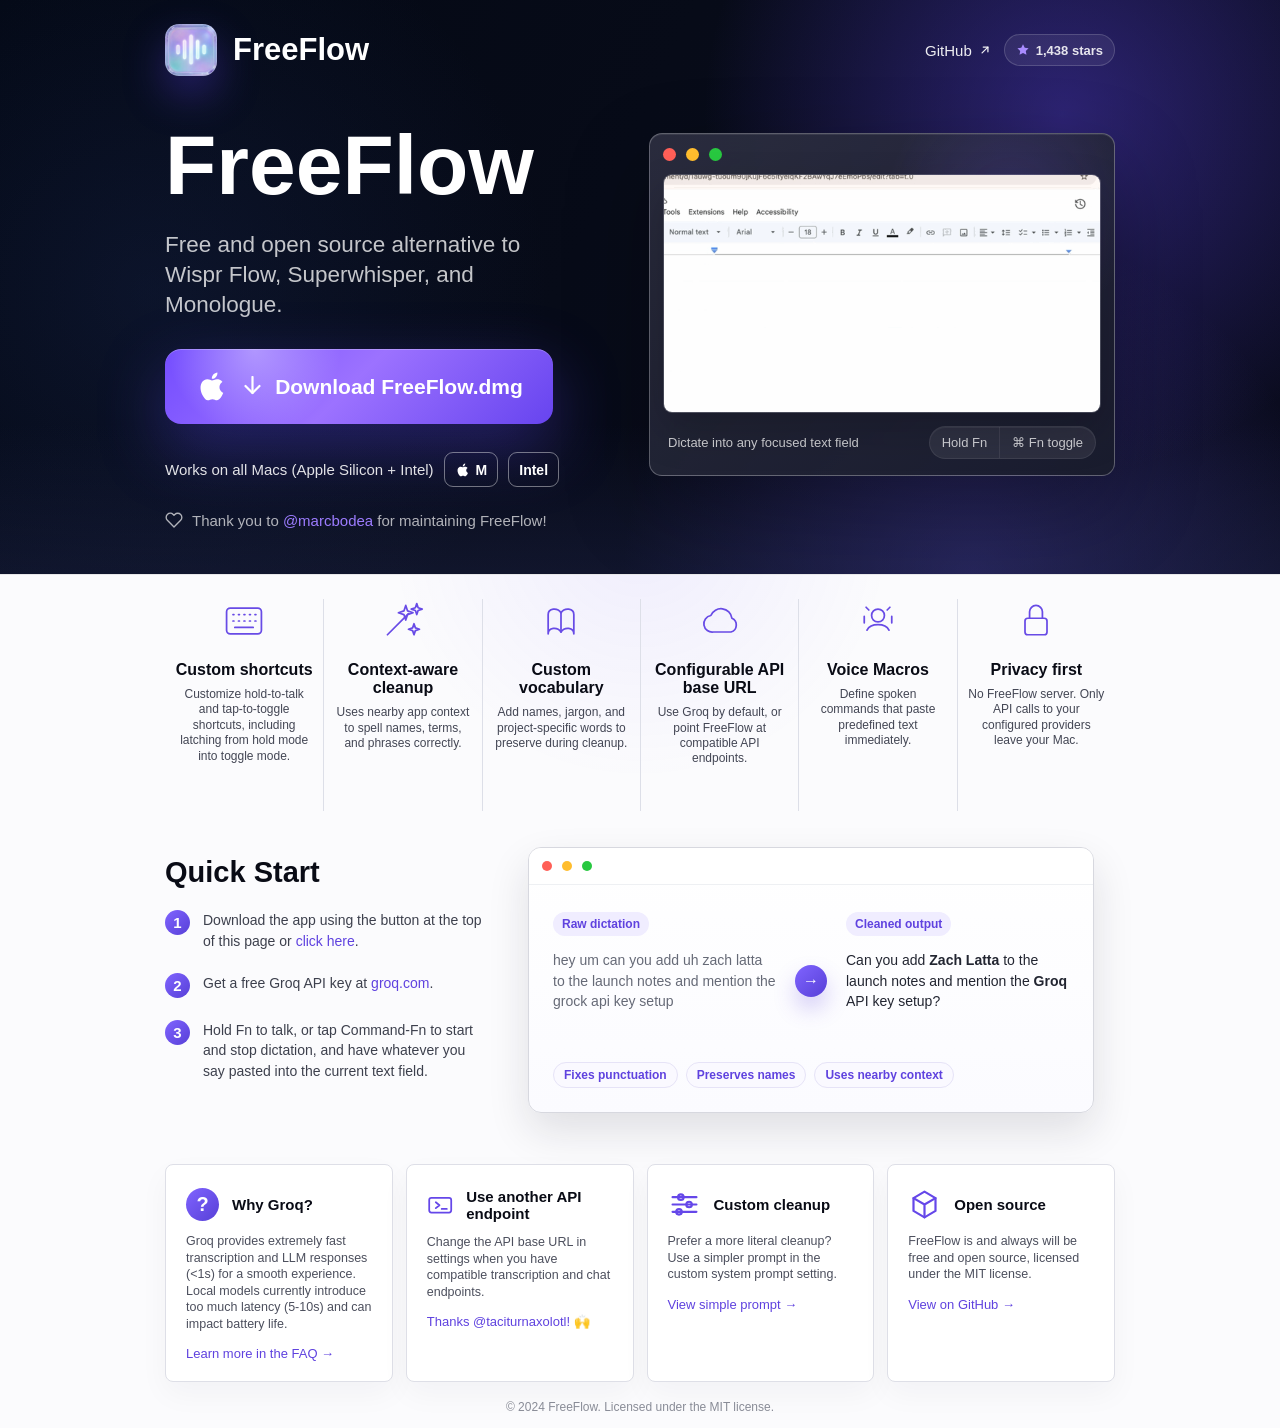
==== website/index.html @ 6671a15b "Baseline Open Speech ASR App Store submission" ====
<!doctype html>
<html lang="en">
  <head>
    <meta charset="utf-8">
    <meta name="viewport" content="width=device-width, initial-scale=1">
    <title>FreeFlow - Free Open Source Mac Dictation</title>
    <meta name="description" content="FreeFlow is a free, open source Mac dictation app with hold-to-talk shortcuts, context-aware cleanup, custom vocabulary, voice macros, and privacy-first API calls.">
    <meta name="robots" content="index,follow,max-image-preview:large">
    <meta name="author" content="FreeFlow">
    <meta name="application-name" content="FreeFlow">
    <meta name="apple-mobile-web-app-title" content="FreeFlow">
    <meta name="theme-color" content="#0b0c20">
    <meta name="color-scheme" content="dark light">
    <meta name="keywords" content="FreeFlow, Mac dictation app, open source dictation, speech to text Mac, Groq transcription, Wispr Flow alternative, Superwhisper alternative, Monologue alternative">
    <meta name="ai-summary" content="FreeFlow is a free open source macOS dictation app. It uses Groq by default, supports customizable hold-to-talk and tap-to-toggle shortcuts, context-aware cleanup, custom vocabulary, voice macros, configurable API base URL, and has no FreeFlow server.">
    <link rel="canonical" href="https://freeflow.zachlatta.com/">
    <link rel="icon" href="assets/app-icon.png" type="image/png">
    <link rel="apple-touch-icon" href="assets/app-icon.png">
    <link rel="preload" href="assets/demo.gif" as="image">
    <link rel="license" href="https://github.com/zachlatta/freeflow/blob/main/LICENSE">
    <link rel="help" href="https://github.com/zachlatta/freeflow#readme">
    <link rel="alternate" type="text/plain" href="llms.txt" title="FreeFlow information for AI agents">
    <meta property="og:type" content="website">
    <meta property="og:site_name" content="FreeFlow">
    <meta property="og:title" content="FreeFlow - Free Open Source Mac Dictation">
    <meta property="og:description" content="A free and open source Mac alternative to Wispr Flow, Superwhisper, and Monologue. Dictate into any text field with context-aware cleanup and privacy-first API calls.">
    <meta property="og:image" content="https://freeflow.zachlatta.com/assets/app-icon.png">
    <meta property="og:image:alt" content="FreeFlow app icon">
    <meta property="og:url" content="https://freeflow.zachlatta.com/">
    <meta name="twitter:card" content="summary">
    <meta name="twitter:title" content="FreeFlow - Free Open Source Mac Dictation">
    <meta name="twitter:description" content="Free open source Mac dictation with hold-to-talk, context-aware cleanup, custom vocabulary, and no FreeFlow server.">
    <meta name="twitter:image" content="https://freeflow.zachlatta.com/assets/app-icon.png">
    <script type="application/ld+json">
      {
        "@context": "https://schema.org",
        "@graph": [
          {
            "@type": "WebSite",
            "@id": "https://freeflow.zachlatta.com/#website",
            "name": "FreeFlow",
            "url": "https://freeflow.zachlatta.com/",
            "description": "Free and open source macOS dictation app.",
            "inLanguage": "en"
          },
          {
            "@type": "WebPage",
            "@id": "https://freeflow.zachlatta.com/#webpage",
            "url": "https://freeflow.zachlatta.com/",
            "name": "FreeFlow - Free Open Source Mac Dictation",
            "description": "FreeFlow is a free, open source Mac dictation app with hold-to-talk shortcuts, context-aware cleanup, custom vocabulary, voice macros, and privacy-first API calls.",
            "isPartOf": {
              "@id": "https://freeflow.zachlatta.com/#website"
            },
            "about": {
              "@id": "https://freeflow.zachlatta.com/#software"
            },
            "inLanguage": "en"
          },
          {
            "@type": "SoftwareApplication",
            "@id": "https://freeflow.zachlatta.com/#software",
            "name": "FreeFlow",
            "url": "https://freeflow.zachlatta.com/",
            "alternateName": "FreeFlow Dictation",
            "description": "FreeFlow is a free and open source macOS dictation app with customizable shortcuts, context-aware cleanup, custom vocabulary, voice macros, and privacy-first API calls.",
            "applicationCategory": "ProductivityApplication",
            "operatingSystem": "macOS",
            "softwareRequirements": "macOS on Apple Silicon or Intel Macs",
            "isAccessibleForFree": true,
            "downloadUrl": "https://github.com/zachlatta/freeflow/releases/latest/download/FreeFlow.dmg",
            "installUrl": "https://github.com/zachlatta/freeflow/releases/latest/download/FreeFlow.dmg",
            "codeRepository": "https://github.com/zachlatta/freeflow",
            "license": "https://github.com/zachlatta/freeflow/blob/main/LICENSE",
            "image": "https://freeflow.zachlatta.com/assets/app-icon.png",
            "offers": {
              "@type": "Offer",
              "price": "0",
              "priceCurrency": "USD"
            },
            "featureList": [
              "Hold-to-talk and tap-to-toggle dictation shortcuts",
              "Context-aware transcript cleanup",
              "Custom vocabulary",
              "Voice macros",
              "Configurable API base URL",
              "No FreeFlow server"
            ],
            "sameAs": [
              "https://github.com/zachlatta/freeflow"
            ]
          },
          {
            "@type": "HowTo",
            "@id": "https://freeflow.zachlatta.com/#quick-start",
            "name": "How to start using FreeFlow",
            "step": [
              {
                "@type": "HowToStep",
                "name": "Download FreeFlow",
                "text": "Download the FreeFlow DMG for Mac.",
                "url": "https://github.com/zachlatta/freeflow/releases/latest/download/FreeFlow.dmg"
              },
              {
                "@type": "HowToStep",
                "name": "Get a Groq API key",
                "text": "Get a free Groq API key at groq.com."
              },
              {
                "@type": "HowToStep",
                "name": "Dictate into a text field",
                "text": "Hold Fn to talk, or tap Command-Fn to start and stop dictation. FreeFlow pastes the cleaned text into the current text field."
              }
            ]
          },
          {
            "@type": "FAQPage",
            "@id": "https://freeflow.zachlatta.com/#faq",
            "mainEntity": [
              {
                "@type": "Question",
                "name": "Why does FreeFlow use Groq?",
                "acceptedAnswer": {
                  "@type": "Answer",
                  "text": "Groq provides fast transcription and LLM responses for a smooth dictation experience. Local models currently introduce too much latency and can affect battery life."
                }
              },
              {
                "@type": "Question",
                "name": "Does FreeFlow store my data?",
                "acceptedAnswer": {
                  "@type": "Answer",
                  "text": "There is no FreeFlow server, so FreeFlow does not store or retain your data. The only information that leaves your computer is sent through API calls to your configured transcription and LLM provider."
                }
              },
              {
                "@type": "Question",
                "name": "Can I customize FreeFlow?",
                "acceptedAnswer": {
                  "@type": "Answer",
                  "text": "Yes. FreeFlow supports custom dictation shortcuts, custom vocabulary, custom cleanup prompts, voice macros, and a configurable API base URL."
                }
              }
            ]
          }
        ]
      }
    </script>
    <style>
      :root {
        --ink: #090b15;
        --muted: #4f5160;
        --purple: #6c4df6;
        --purple-2: #9b74ff;
        --line: #e6e7ec;
      }

      * {
        box-sizing: border-box;
      }

      body {
        margin: 0;
        color: var(--ink);
        background: #fafafa;
        font-family: -apple-system, BlinkMacSystemFont, "SF Pro Display", "Inter", "Segoe UI", sans-serif;
        letter-spacing: 0;
      }

      a {
        color: inherit;
        text-decoration: none;
      }

      .hero {
        position: relative;
        min-height: 574px;
        overflow: hidden;
        color: white;
        background:
          radial-gradient(circle at 83% 20%, rgba(94, 68, 235, .42), transparent 31%),
          radial-gradient(circle at 76% 100%, rgba(86, 73, 196, .42), transparent 31%),
          radial-gradient(circle at 12% 51%, rgba(39, 59, 120, .22), transparent 34%),
          linear-gradient(116deg, #030814 0%, #070b18 45%, #0b0c20 100%);
      }

      .hero::after {
        content: "";
        position: absolute;
        inset: auto 0 0;
        height: 150px;
        background: linear-gradient(to bottom, transparent, rgba(32, 38, 76, .38));
        pointer-events: none;
      }

      .container {
        position: relative;
        z-index: 1;
        width: min(950px, calc(100% - 48px));
        margin: 0 auto;
      }

      .header {
        display: flex;
        align-items: center;
        justify-content: space-between;
        height: 100px;
      }

      .brand {
        display: inline-flex;
        align-items: center;
        gap: 16px;
        font-size: 31px;
        font-weight: 760;
      }

      .app-icon {
        width: 52px;
        height: 52px;
        border-radius: 14px;
        box-shadow: 0 18px 42px rgba(101, 68, 255, .34);
      }

      .nav {
        display: flex;
        align-items: center;
        gap: 12px;
        color: rgba(255, 255, 255, .92);
        font-size: 15px;
        font-weight: 500;
      }

      .external {
        display: inline-flex;
        align-items: center;
        gap: 6px;
      }

      .external svg {
        width: 14px;
        height: 14px;
      }

      .star-count {
        display: inline-flex;
        align-items: center;
        gap: 6px;
        min-height: 32px;
        padding: 0 11px;
        border: 1px solid rgba(255,255,255,.16);
        border-radius: 16px;
        background: rgba(255,255,255,.07);
        color: rgba(255,255,255,.88);
        font-size: 13px;
        font-weight: 700;
        white-space: nowrap;
      }

      .star-count svg {
        width: 14px;
        height: 14px;
        color: #a98cff;
      }

      .hero-grid {
        display: grid;
        grid-template-columns: 430px 1fr;
        gap: 54px;
        align-items: start;
        padding-top: 26px;
      }

      .hero-copy {
        display: contents;
      }

      .hero-main {
        grid-column: 1;
      }

      h1 {
        margin: 0;
        font-size: 84px;
        line-height: .95;
        font-weight: 820;
        letter-spacing: 0;
      }

      .tagline {
        margin: 24px 0 29px;
        max-width: 438px;
        color: rgba(255, 255, 255, .76);
        font-size: 22.5px;
        line-height: 1.34;
        font-weight: 440;
      }

      .download {
        display: inline-flex;
        align-items: center;
        justify-content: center;
        gap: 13px;
        width: 388px;
        height: 75px;
        border-radius: 16px;
        color: white;
        background:
          radial-gradient(circle at 23% 0%, rgba(255,255,255,.36), transparent 28%),
          linear-gradient(135deg, #744dff 0%, #9c72ff 48%, #6744ef 100%);
        box-shadow: 0 24px 65px rgba(96, 74, 255, .34), inset 0 1px 0 rgba(255,255,255,.25);
        font-size: 21px;
        font-weight: 760;
      }

      .download svg {
        flex: 0 0 auto;
      }

      .compat {
        display: flex;
        align-items: center;
        gap: 10px;
        margin-top: 28px;
        color: rgba(255, 255, 255, .88);
        font-size: 15px;
      }

      .chip {
        display: inline-flex;
        align-items: center;
        gap: 5px;
        height: 35px;
        padding: 0 10px;
        border: 1px solid rgba(255, 255, 255, .42);
        border-radius: 9px;
        color: white;
        font-size: 14px;
        font-weight: 650;
      }

      .chip svg {
        width: 16px;
        height: 16px;
      }

      .credit {
        grid-column: 1;
        display: flex;
        align-items: center;
        gap: 9px;
        margin-top: -30px;
        color: rgba(255,255,255,.68);
        font-size: 15px;
      }

      .credit svg {
        width: 18px;
        height: 18px;
      }

      .credit a {
        color: #9c7cff;
      }

      .hero-visual {
        grid-column: 2;
        grid-row: 1 / span 2;
        padding-top: 7px;
      }

      .hero-demo {
        width: 466px;
        overflow: hidden;
        border: 1px solid rgba(255,255,255,.28);
        border-radius: 13px;
        background:
          radial-gradient(circle at 78% 21%, rgba(122, 85, 255, .2), transparent 28%),
          linear-gradient(145deg, rgba(45,47,65,.92), rgba(25,28,44,.92));
        box-shadow: 0 32px 84px rgba(0,0,0,.28), inset 0 1px 0 rgba(255,255,255,.08);
        backdrop-filter: blur(18px);
      }

      .traffic {
        display: flex;
        gap: 10px;
        padding: 14px 0 0 13px;
      }

      .dot {
        width: 13px;
        height: 13px;
        border-radius: 50%;
      }

      .red { background: #ff5f57; }
      .yellow { background: #ffbd2e; }
      .green { background: #28c840; }

      .demo-media {
        position: relative;
        margin: 13px;
        overflow: hidden;
        border: 1px solid rgba(255,255,255,.12);
        border-radius: 9px;
        background:
          linear-gradient(145deg, rgba(255,255,255,.1), rgba(255,255,255,.03));
        aspect-ratio: 600 / 327;
        box-shadow: 0 18px 42px rgba(0,0,0,.2);
      }

      .demo-media img {
        display: block;
        width: 100%;
        height: 100%;
        object-fit: cover;
      }

      .hero-demo-footer {
        display: flex;
        align-items: center;
        justify-content: space-between;
        gap: 12px;
        padding: 0 18px 16px;
        color: rgba(255,255,255,.78);
        font-size: 13px;
      }

      .shortcut-pills {
        display: flex;
        align-items: center;
        overflow: hidden;
        border: 1px solid rgba(255,255,255,.08);
        border-radius: 18px;
        background: rgba(255,255,255,.08);
        box-shadow: inset 0 1px 0 rgba(255,255,255,.06);
      }

      .shortcut-pills span {
        padding: 8px 12px;
        white-space: nowrap;
      }

      .shortcut-pills span + span {
        border-left: 1px solid rgba(255,255,255,.08);
      }

      .features {
        background:
          radial-gradient(circle at 50% -20%, rgba(105, 78, 255, .08), transparent 36%),
          #fbfbfd;
        border-top: 1px solid rgba(0,0,0,.08);
      }

      .feature-grid {
        display: grid;
        grid-template-columns: repeat(6, 1fr);
        min-height: 236px;
        padding-top: 24px;
      }

      .feature {
        min-height: 176px;
        padding: 0 10px;
        text-align: center;
        border-left: 1px solid #dddfe8;
      }

      .feature:first-child {
        border-left: 0;
      }

      .feature svg {
        width: 44px;
        height: 44px;
        color: #684be6;
        stroke-width: 1.9;
      }

      .feature h3 {
        margin: 14px 0 8px;
        font-size: 16px;
        line-height: 1.13;
        font-weight: 790;
      }

      .feature p {
        margin: 0 auto;
        color: #434654;
        font-size: 12px;
        line-height: 1.28;
      }

      .quick {
        padding: 36px 0 0;
        background: #fbfbfd;
      }

      .quick-grid {
        display: grid;
        grid-template-columns: 318px 1fr;
        gap: 45px;
        align-items: start;
      }

      .quick h2 {
        margin: 10px 0 22px;
        font-size: 29px;
        line-height: 1.08;
        font-weight: 820;
      }

      .steps {
        display: grid;
        gap: 22px;
      }

      .step {
        display: grid;
        grid-template-columns: 28px 1fr;
        gap: 10px;
        color: #3d404d;
        font-size: 14px;
        line-height: 1.45;
      }

      .num {
        display: grid;
        place-items: center;
        width: 25px;
        height: 25px;
        border-radius: 50%;
        color: white;
        background: linear-gradient(135deg, #8064ff, #5740d7);
        font-size: 15px;
        font-weight: 780;
      }

      .quick a,
      .cards a {
        color: #5f42df;
      }

      .result-panel {
        position: relative;
        width: 566px;
        min-height: 254px;
        border: 1px solid #d7d8df;
        border-radius: 13px;
        background:
          linear-gradient(180deg, #ffffff, #fbfbff);
        overflow: hidden;
        box-shadow: 0 18px 42px rgba(21, 24, 38, .12);
      }

      .result-panel::before {
        content: "";
        position: absolute;
        inset: 0 0 auto;
        height: 36px;
        border-bottom: 1px solid #eef0f3;
        background: rgba(255,255,255,.86);
      }

      .result-chrome {
        position: relative;
        z-index: 1;
        display: flex;
        align-items: center;
        gap: 10px;
        height: 36px;
        padding: 0 13px;
      }

      .result-dot {
        width: 10px;
        height: 10px;
        border-radius: 50%;
      }

      .result-content {
        position: relative;
        z-index: 1;
        display: grid;
        grid-template-columns: minmax(0, 1fr) 42px minmax(0, 1fr);
        gap: 14px;
        align-items: start;
        padding: 28px 24px 16px;
      }

      .result-block {
        min-height: 134px;
      }

      .result-label {
        display: inline-flex;
        align-items: center;
        height: 24px;
        padding: 0 9px;
        border-radius: 12px;
        background: #f0edff;
        color: #5f42df;
        font-size: 12px;
        font-weight: 750;
      }

      .result-block p {
        margin: 14px 0 0;
        color: #222531;
        font-size: 14px;
        line-height: 1.48;
      }

      .result-block p strong {
        font-weight: 760;
      }

      .result-block.muted p {
        color: #666a77;
      }

      .result-arrow {
        width: 32px;
        height: 32px;
        margin: 53px auto 0;
        border-radius: 50%;
        display: grid;
        place-items: center;
        color: white;
        background: linear-gradient(135deg, #8064ff, #5740d7);
        box-shadow: 0 12px 22px rgba(91, 65, 220, .26);
      }

      .result-tags {
        position: relative;
        z-index: 1;
        display: flex;
        flex-wrap: wrap;
        gap: 8px;
        padding: 0 24px 24px;
      }

      .result-tags span {
        display: inline-flex;
        align-items: center;
        height: 26px;
        padding: 0 10px;
        border: 1px solid #e6e3f7;
        border-radius: 13px;
        color: #5f42df;
        background: #faf9ff;
        font-size: 12px;
        font-weight: 650;
      }

      .cards {
        padding: 51px 0 18px;
        background: #fbfbfd;
      }

      .card-grid {
        display: grid;
        grid-template-columns: repeat(4, 1fr);
        gap: 13px;
      }

      .card {
        min-height: 218px;
        padding: 23px 20px 18px;
        border: 1px solid #dedfe7;
        border-radius: 8px;
        background: #fff;
        box-shadow: 0 12px 30px rgba(28, 31, 45, .04);
      }

      .card-head {
        display: flex;
        align-items: center;
        gap: 13px;
        min-height: 29px;
      }

      .card h3 {
        margin: 0;
        font-size: 15px;
        font-weight: 780;
      }

      .card p {
        margin: 12px 0 12px;
        color: #4c4f5d;
        font-size: 12.5px;
        line-height: 1.32;
      }

      .card a {
        font-size: 13px;
        font-weight: 520;
      }

      .card-icon {
        display: grid;
        place-items: center;
        width: 33px;
        height: 33px;
        color: #6547e9;
      }

      .card-icon.filled {
        border-radius: 50%;
        color: white;
        background: linear-gradient(135deg, #8064ff, #5740d7);
        font-weight: 800;
        font-size: 20px;
      }

      .footer {
        padding: 0 0 14px;
        color: #8a8d98;
        background: #fbfbfd;
        text-align: center;
        font-size: 12px;
      }

      .sr-only {
        position: absolute;
        width: 1px;
        height: 1px;
        padding: 0;
        margin: -1px;
        overflow: hidden;
        clip: rect(0, 0, 0, 0);
        white-space: nowrap;
        border: 0;
      }

      @media (max-width: 860px) {
        .hero {
          min-height: auto;
          padding-bottom: 44px;
        }

        .header {
          height: 84px;
        }

        .nav {
          gap: 16px;
          font-size: 13px;
        }

        .hero-grid,
        .quick-grid {
          grid-template-columns: 1fr;
        }

        .hero-main,
        .hero-visual,
        .credit {
          grid-column: 1;
        }

        .hero-main {
          order: 1;
        }

        .hero-visual {
          grid-row: auto;
          order: 2;
        }

        .credit {
          order: 3;
          margin-top: 6px;
        }

        h1 {
          font-size: 58px;
        }

        .download,
        .hero-demo,
        .result-panel {
          width: 100%;
        }

        .feature-grid,
        .card-grid {
          grid-template-columns: repeat(2, 1fr);
        }

        .feature:nth-child(odd) {
          border-left: 0;
        }

        .result-content {
          grid-template-columns: 1fr;
        }

        .result-arrow {
          position: static;
          transform: none;
          margin: -4px auto;
        }
      }

      @media (max-width: 560px) {
        .container {
          width: min(100% - 28px, 950px);
        }

        .brand .brand-name {
          display: none;
        }

        .nav {
          gap: 12px;
        }

        .hero-grid {
          padding-top: 6px;
        }

        .tagline {
          font-size: 20px;
        }

        .compat {
          flex-wrap: wrap;
        }

        .hero-demo-footer {
          align-items: flex-start;
          flex-direction: column;
        }

        .feature-grid,
        .card-grid {
          grid-template-columns: 1fr;
        }

        .feature {
          border-left: 0;
          border-top: 1px solid var(--line);
        }

      }
    </style>
  </head>
  <body>
    <section class="hero">
      <div class="container">
        <header class="header">
          <a class="brand" href="#" aria-label="FreeFlow home">
            <img class="app-icon" src="assets/app-icon.png" width="52" height="52" alt="">
            <span class="brand-name">FreeFlow</span>
          </a>
          <nav class="nav" aria-label="Primary">
            <a class="external" href="https://github.com/zachlatta/freeflow">GitHub
              <svg viewBox="0 0 24 24" fill="none" stroke="currentColor" stroke-width="2.2" stroke-linecap="round" stroke-linejoin="round" aria-hidden="true"><path d="M7 17 17 7"/><path d="M9 7h8v8"/></svg>
            </a>
            <span class="star-count" title="GitHub stars">
              <svg viewBox="0 0 24 24" fill="currentColor" aria-hidden="true"><path d="m12 2 2.96 6 6.62.96-4.79 4.67 1.13 6.59L12 17.11l-5.92 3.11 1.13-6.59-4.79-4.67L9.04 8 12 2Z"/></svg>
              <span id="github-stars" aria-live="polite">1,438 stars</span>
            </span>
          </nav>
        </header>

        <div class="hero-grid">
          <div class="hero-copy">
          <div class="hero-main">
            <h1>FreeFlow</h1>
            <p class="tagline">Free and open source alternative to<br>Wispr Flow, Superwhisper, and Monologue.</p>
            <a class="download" href="https://github.com/zachlatta/freeflow/releases/latest/download/FreeFlow.dmg">
              <svg width="35" height="35" viewBox="0 0 32 32" fill="currentColor" aria-hidden="true"><path d="M22.38 16.72c-.03-3.24 2.65-4.8 2.77-4.87-1.51-2.22-3.85-2.52-4.68-2.55-1.99-.2-3.88 1.17-4.89 1.17-1 0-2.55-1.14-4.2-1.11-2.16.03-4.15 1.25-5.26 3.18-2.25 3.9-.58 9.68 1.62 12.84 1.07 1.54 2.35 3.28 4.03 3.22 1.62-.06 2.23-1.04 4.18-1.04 1.96 0 2.5 1.04 4.21 1.01 1.74-.03 2.84-1.58 3.9-3.13 1.23-1.8 1.74-3.54 1.77-3.63-.04-.02-3.4-1.31-3.45-5.09ZM19.17 7.2c.89-1.08 1.49-2.58 1.32-4.08-1.28.05-2.83.85-3.75 1.93-.82.95-1.54 2.48-1.35 3.94 1.43.11 2.89-.72 3.78-1.79Z"/></svg>
              <svg width="19" height="22" viewBox="0 0 18 22" fill="none" stroke="currentColor" stroke-width="2.2" stroke-linecap="round" stroke-linejoin="round" aria-hidden="true"><path d="M9 1v16"/><path d="m2 10 7 7 7-7"/></svg>
              <span>Download FreeFlow.dmg</span>
            </a>
            <div class="compat">
              <span>Works on all Macs (Apple Silicon + Intel)</span>
              <span class="chip">
                <svg viewBox="0 0 32 32" fill="currentColor" aria-hidden="true"><path d="M22.38 16.72c-.03-3.24 2.65-4.8 2.77-4.87-1.51-2.22-3.85-2.52-4.68-2.55-1.99-.2-3.88 1.17-4.89 1.17-1 0-2.55-1.14-4.2-1.11-2.16.03-4.15 1.25-5.26 3.18-2.25 3.9-.58 9.68 1.62 12.84 1.07 1.54 2.35 3.28 4.03 3.22 1.62-.06 2.23-1.04 4.18-1.04 1.96 0 2.5 1.04 4.21 1.01 1.74-.03 2.84-1.58 3.9-3.13 1.23-1.8 1.74-3.54 1.77-3.63-.04-.02-3.4-1.31-3.45-5.09ZM19.17 7.2c.89-1.08 1.49-2.58 1.32-4.08-1.28.05-2.83.85-3.75 1.93-.82.95-1.54 2.48-1.35 3.94 1.43.11 2.89-.72 3.78-1.79Z"/></svg>M
              </span>
              <span class="chip">Intel</span>
            </div>
          </div>
            <div class="credit">
              <svg viewBox="0 0 24 24" fill="none" stroke="currentColor" stroke-width="1.8" stroke-linecap="round" stroke-linejoin="round" aria-hidden="true"><path d="M20.84 4.61a5.5 5.5 0 0 0-7.78 0L12 5.67l-1.06-1.06a5.5 5.5 0 0 0-7.78 7.78L12 21.23l8.84-8.84a5.5 5.5 0 0 0 0-7.78Z"/></svg>
              <span>Thank you to <a href="https://github.com/marcbodea">@marcbodea</a> for maintaining FreeFlow!</span>
            </div>
          </div>

          <div class="hero-visual">
            <div class="hero-demo" id="demo" aria-label="FreeFlow demo">
              <div class="traffic"><span class="dot red"></span><span class="dot yellow"></span><span class="dot green"></span></div>
              <div class="demo-media">
                <img src="assets/demo.gif" width="600" height="327" fetchpriority="high" alt="FreeFlow dictating text into a Mac app">
              </div>
              <div class="hero-demo-footer">
                <span>Dictate into any focused text field</span>
                <div class="shortcut-pills"><span>Hold Fn</span><span>⌘ Fn toggle</span></div>
              </div>
            </div>
          </div>
        </div>
      </div>
    </section>

    <main>
      <section class="features" aria-label="Features">
        <div class="container feature-grid">
          <article class="feature">
            <svg viewBox="0 0 48 48" fill="none" stroke="currentColor" stroke-linecap="round" stroke-linejoin="round" aria-hidden="true"><rect x="5" y="10" width="38" height="28" rx="4"/><path d="M12 17h1M18 17h1M24 17h1M30 17h1M36 17h1M12 24h1M18 24h1M24 24h1M30 24h1M36 24h1M14 31h20"/></svg>
            <h3>Custom shortcuts</h3>
            <p>Customize hold-to-talk and tap-to-toggle shortcuts, including latching from hold mode into toggle mode.</p>
          </article>
          <article class="feature">
            <svg viewBox="0 0 48 48" fill="none" stroke="currentColor" stroke-linecap="round" stroke-linejoin="round" aria-hidden="true"><path d="M7 39 30 16"/><path d="m27 7 2 6 6 2-6 2-2 6-2-6-6-2 6-2 2-6ZM39 5l1.5 4.5L45 11l-4.5 1.5L39 17l-1.5-4.5L33 11l4.5-1.5L39 5ZM36 27l1.5 4.5L42 33l-4.5 1.5L36 39l-1.5-4.5L30 33l4.5-1.5L36 27Z"/></svg>
            <h3>Context-aware cleanup</h3>
            <p>Uses nearby app context to spell names, terms, and phrases correctly.</p>
          </article>
          <article class="feature">
            <svg viewBox="0 0 48 48" fill="none" stroke="currentColor" stroke-linecap="round" stroke-linejoin="round" aria-hidden="true"><path d="M24 15c-4-6-14-5-14 2v21c0-7 10-8 14-2 4-6 14-5 14 2V17c0-7-10-8-14-2Z"/><path d="M24 15v21"/></svg>
            <h3>Custom vocabulary</h3>
            <p>Add names, jargon, and project-specific words to preserve during cleanup.</p>
          </article>
          <article class="feature">
            <svg viewBox="0 0 48 48" fill="none" stroke="currentColor" stroke-linecap="round" stroke-linejoin="round" aria-hidden="true"><path d="M17 36h19a8 8 0 0 0 1-15 12 12 0 0 0-23-3A9 9 0 0 0 17 36Z"/></svg>
            <h3>Configurable API base URL</h3>
            <p>Use Groq by default, or point FreeFlow at compatible API endpoints.</p>
          </article>
          <article class="feature">
            <svg viewBox="0 0 48 48" fill="none" stroke="currentColor" stroke-linecap="round" stroke-linejoin="round" aria-hidden="true"><path d="M12 34c4-8 20-8 24 0"/><path d="M17 18a7 7 0 0 1 14 0c0 4-3 7-7 7s-7-3-7-7Z"/><path d="M9 19v7M39 19v7M14 12l-3-3M34 12l3-3"/></svg>
            <h3>Voice Macros</h3>
            <p>Define spoken commands that paste predefined text immediately.</p>
          </article>
          <article class="feature" id="privacy">
            <svg viewBox="0 0 48 48" fill="none" stroke="currentColor" stroke-linecap="round" stroke-linejoin="round" aria-hidden="true"><rect x="12" y="21" width="24" height="18" rx="3"/><path d="M17 21v-7a7 7 0 0 1 14 0v7"/></svg>
            <h3>Privacy first</h3>
            <p>No FreeFlow server. Only API calls to your configured providers leave your Mac.</p>
          </article>
        </div>
      </section>

      <section class="quick">
        <div class="container quick-grid">
          <div>
            <h2>Quick Start</h2>
            <div class="steps">
              <div class="step"><span class="num">1</span><span>Download the app using the button at the top of this page or <a href="https://github.com/zachlatta/freeflow/releases/latest/download/FreeFlow.dmg">click here</a>.</span></div>
              <div class="step"><span class="num">2</span><span>Get a free Groq API key at <a href="https://groq.com/">groq.com</a>.</span></div>
              <div class="step"><span class="num">3</span><span>Hold Fn to talk, or tap Command-Fn to start and stop dictation, and have whatever you say pasted into the current text field.</span></div>
            </div>
          </div>
          <div class="result-panel" aria-label="FreeFlow cleanup example">
            <div class="result-chrome"><span class="result-dot red"></span><span class="result-dot yellow"></span><span class="result-dot green"></span></div>
            <div class="result-content">
              <div class="result-block muted">
                <span class="result-label">Raw dictation</span>
                <p>hey um can you add uh zach latta to the launch notes and mention the grock api key setup</p>
              </div>
              <div class="result-arrow" aria-hidden="true">→</div>
              <div class="result-block">
                <span class="result-label">Cleaned output</span>
                <p>Can you add <strong>Zach Latta</strong> to the launch notes and mention the <strong>Groq</strong> API key setup?</p>
              </div>
            </div>
            <div class="result-tags" aria-label="Cleanup capabilities"><span>Fixes punctuation</span><span>Preserves names</span><span>Uses nearby context</span></div>
          </div>
        </div>
      </section>

      <section class="cards" id="faq">
        <div class="container card-grid">
          <article class="card">
            <div class="card-head"><span class="card-icon filled">?</span><h3>Why Groq?</h3></div>
            <p>Groq provides extremely fast transcription and LLM responses (&lt;1s) for a smooth experience. Local models currently introduce too much latency (5-10s) and can impact battery life.</p>
            <a href="#faq">Learn more in the FAQ →</a>
          </article>
          <article class="card">
            <div class="card-head"><span class="card-icon"><svg viewBox="0 0 36 36" fill="none" stroke="currentColor" stroke-width="2.4" stroke-linecap="round" stroke-linejoin="round" aria-hidden="true"><rect x="3" y="8" width="30" height="20" rx="3"/><path d="m12 14 5 4-5 4M20 23h7"/></svg></span><h3>Use another API endpoint</h3></div>
            <p>Change the API base URL in settings when you have compatible transcription and chat endpoints.</p>
            <a href="https://github.com/taciturnaxolotl">Thanks @taciturnaxolotl! 🙌</a>
          </article>
          <article class="card">
            <div class="card-head"><span class="card-icon"><svg viewBox="0 0 36 36" fill="none" stroke="currentColor" stroke-width="2.4" stroke-linecap="round" stroke-linejoin="round" aria-hidden="true"><path d="M5 10h26M5 18h26M5 26h26"/><circle cx="14" cy="10" r="3"/><circle cx="23" cy="18" r="3"/><circle cx="12" cy="26" r="3"/></svg></span><h3>Custom cleanup</h3></div>
            <p>Prefer a more literal cleanup? Use a simpler prompt in the custom system prompt setting.</p>
            <a href="https://github.com/zachlatta/freeflow#readme">View simple prompt →</a>
          </article>
          <article class="card">
            <div class="card-head"><span class="card-icon"><svg viewBox="0 0 36 36" fill="none" stroke="currentColor" stroke-width="2.4" stroke-linecap="round" stroke-linejoin="round" aria-hidden="true"><path d="m18 4 12 7v14l-12 7-12-7V11Z"/><path d="m6 11 12 7 12-7M18 18v14"/></svg></span><h3>Open source</h3></div>
            <p>FreeFlow is and always will be free and open source, licensed under the MIT license.</p>
            <a href="https://github.com/zachlatta/freeflow">View on GitHub →</a>
          </article>
        </div>
      </section>
    </main>

    <footer class="footer">© 2024 FreeFlow. Licensed under the MIT license.</footer>
    <script>
      (() => {
        const starsEl = document.getElementById("github-stars");
        if (!starsEl) return;

        const cacheKey = "freeflow.githubStars";
        const formatStars = (count) => {
          if (!Number.isFinite(count)) return "Stars";
          return count.toLocaleString();
        };
        const render = (count) => {
          starsEl.textContent = `${formatStars(count)} stars`;
        };

        try {
          const cached = JSON.parse(localStorage.getItem(cacheKey) || "null");
          if (cached && Date.now() - cached.timestamp < 6 * 60 * 60 * 1000) {
            render(cached.count);
          }
        } catch {}

        fetch("https://api.github.com/repos/zachlatta/freeflow", {
          headers: { "Accept": "application/vnd.github+json" }
        })
          .then((response) => response.ok ? response.json() : Promise.reject(new Error("GitHub request failed")))
          .then((repo) => {
            const count = Number(repo.stargazers_count);
            if (!Number.isFinite(count)) return;
            render(count);
            try {
              localStorage.setItem(cacheKey, JSON.stringify({ count, timestamp: Date.now() }));
            } catch {}
          })
          .catch(() => {});
      })();
    </script>
  </body>
</html>
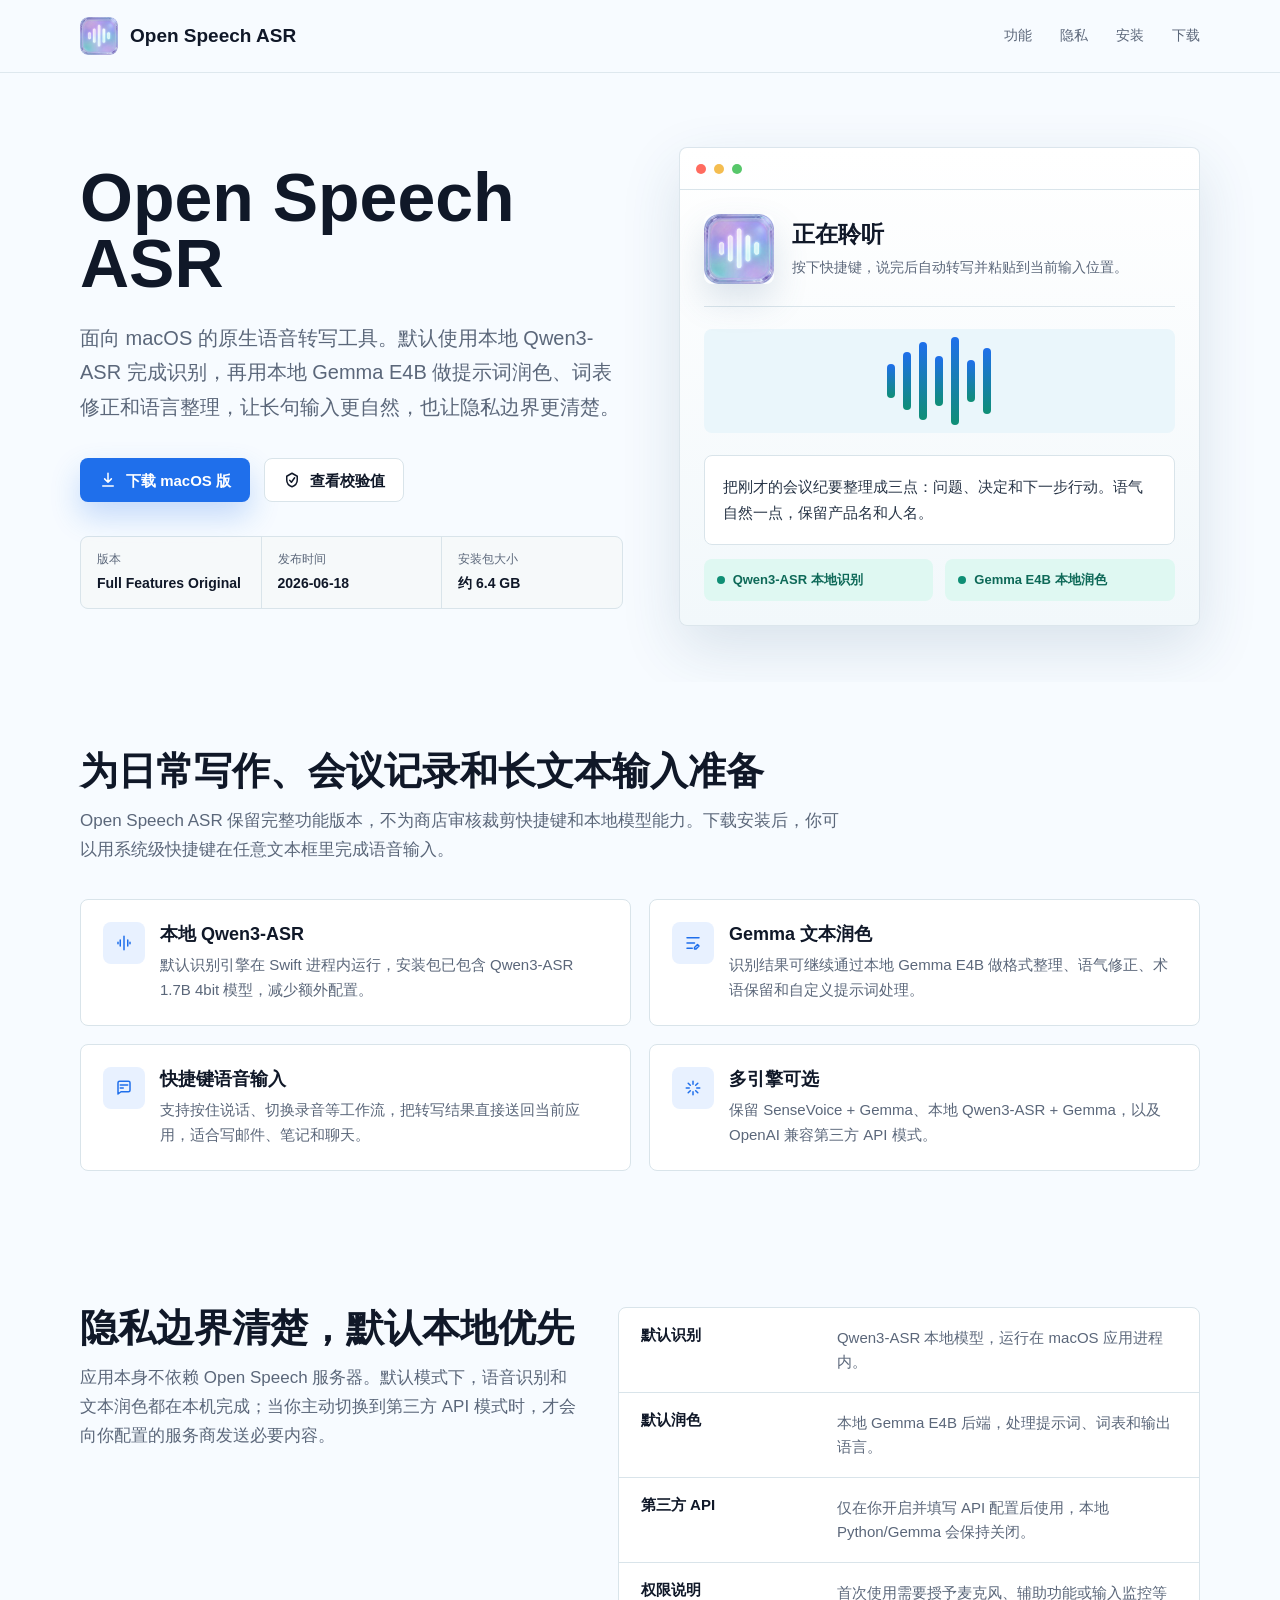
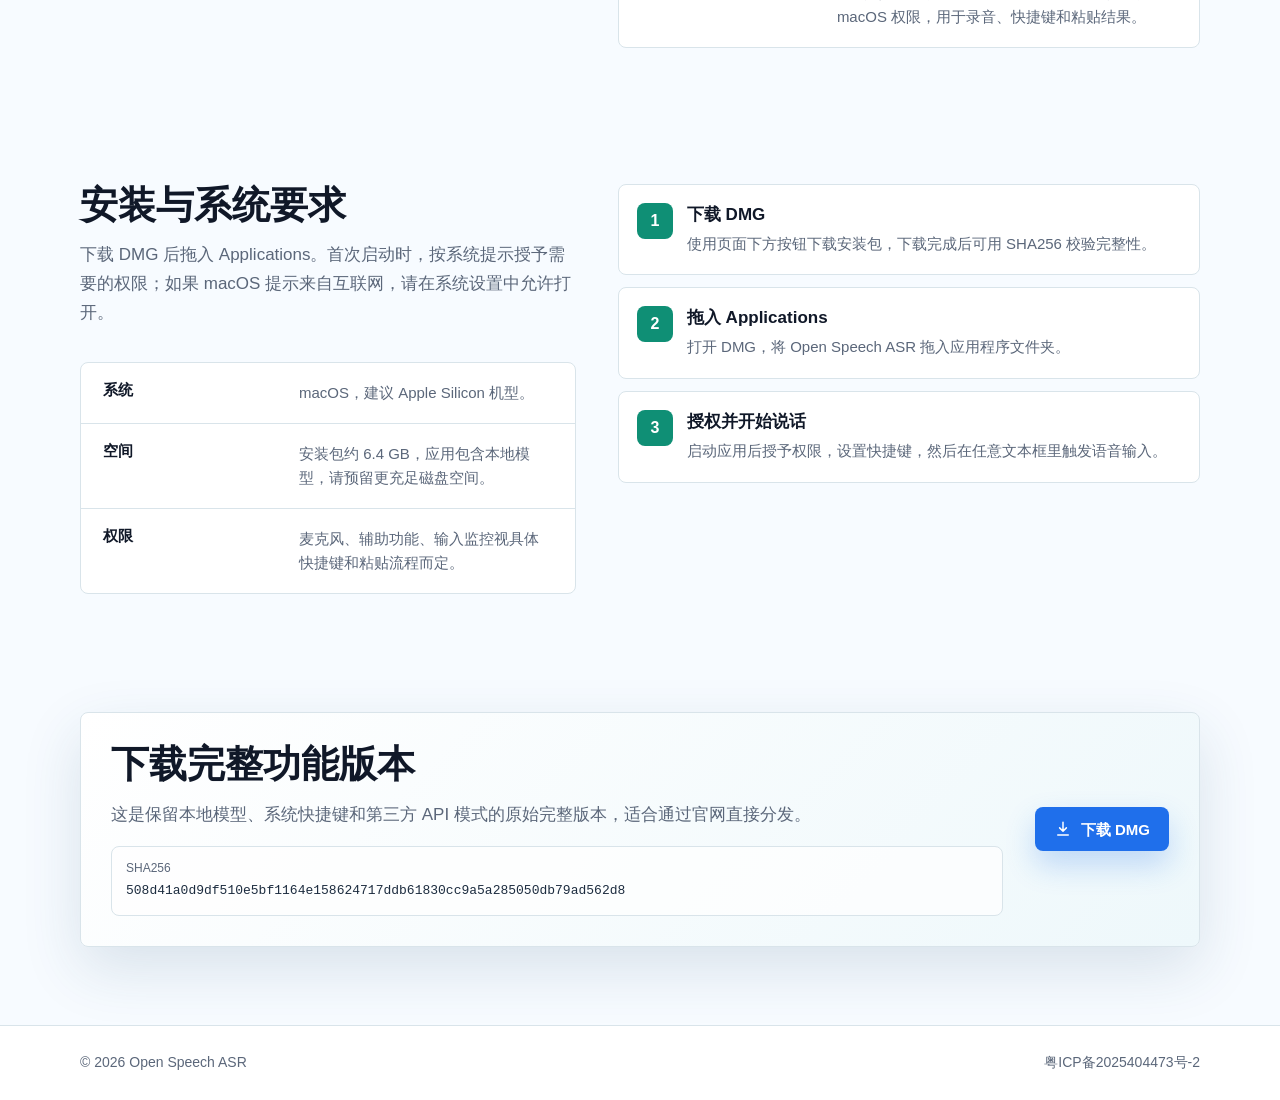
==== commit 0ecacf96: "Publish Open Speech ASR download website" ====
--- a/website/index.html
+++ b/website/index.html
@@ -1,144 +1,89 @@
 <!doctype html>
-<html lang="en">
+<html lang="zh-CN">
   <head>
     <meta charset="utf-8">
     <meta name="viewport" content="width=device-width, initial-scale=1">
-    <title>FreeFlow - Free Open Source Mac Dictation</title>
-    <meta name="description" content="FreeFlow is a free, open source Mac dictation app with hold-to-talk shortcuts, context-aware cleanup, custom vocabulary, voice macros, and privacy-first API calls.">
+    <title>Open Speech ASR - macOS 原生本地语音转写</title>
+    <meta name="description" content="Open Speech ASR 是一款 macOS 原生语音转写应用，内置 Qwen3-ASR 本地识别与 Gemma E4B 文本润色，支持快捷键唤起、提示词修正、自定义词表和第三方 API 模式。">
     <meta name="robots" content="index,follow,max-image-preview:large">
-    <meta name="author" content="FreeFlow">
-    <meta name="application-name" content="FreeFlow">
-    <meta name="apple-mobile-web-app-title" content="FreeFlow">
-    <meta name="theme-color" content="#0b0c20">
-    <meta name="color-scheme" content="dark light">
-    <meta name="keywords" content="FreeFlow, Mac dictation app, open source dictation, speech to text Mac, Groq transcription, Wispr Flow alternative, Superwhisper alternative, Monologue alternative">
-    <meta name="ai-summary" content="FreeFlow is a free open source macOS dictation app. It uses Groq by default, supports customizable hold-to-talk and tap-to-toggle shortcuts, context-aware cleanup, custom vocabulary, voice macros, configurable API base URL, and has no FreeFlow server.">
-    <link rel="canonical" href="https://freeflow.zachlatta.com/">
+    <meta name="author" content="Open Speech ASR">
+    <meta name="application-name" content="Open Speech ASR">
+    <meta name="apple-mobile-web-app-title" content="Open Speech ASR">
+    <meta name="theme-color" content="#f7fbff">
+    <meta name="color-scheme" content="light">
+    <meta name="keywords" content="Open Speech ASR, macOS语音转写, 本地ASR, Qwen3-ASR, Gemma E4B, Mac dictation, 语音输入">
+    <meta name="ai-summary" content="Open Speech ASR 是 macOS 原生语音转写工具，默认使用本地 Qwen3-ASR 识别和本地 Gemma E4B 润色，也支持 SenseVoice + Gemma 与第三方 API 模式。">
+    <link rel="canonical" href="https://openspeech.bumiaoai.com/">
     <link rel="icon" href="assets/app-icon.png" type="image/png">
     <link rel="apple-touch-icon" href="assets/app-icon.png">
     <link rel="preload" href="assets/demo.gif" as="image">
-    <link rel="license" href="https://github.com/zachlatta/freeflow/blob/main/LICENSE">
-    <link rel="help" href="https://github.com/zachlatta/freeflow#readme">
-    <link rel="alternate" type="text/plain" href="llms.txt" title="FreeFlow information for AI agents">
+    <link rel="alternate" type="text/plain" href="llms.txt" title="Open Speech ASR information for AI agents">
     <meta property="og:type" content="website">
-    <meta property="og:site_name" content="FreeFlow">
-    <meta property="og:title" content="FreeFlow - Free Open Source Mac Dictation">
-    <meta property="og:description" content="A free and open source Mac alternative to Wispr Flow, Superwhisper, and Monologue. Dictate into any text field with context-aware cleanup and privacy-first API calls.">
-    <meta property="og:image" content="https://freeflow.zachlatta.com/assets/app-icon.png">
-    <meta property="og:image:alt" content="FreeFlow app icon">
-    <meta property="og:url" content="https://freeflow.zachlatta.com/">
-    <meta name="twitter:card" content="summary">
-    <meta name="twitter:title" content="FreeFlow - Free Open Source Mac Dictation">
-    <meta name="twitter:description" content="Free open source Mac dictation with hold-to-talk, context-aware cleanup, custom vocabulary, and no FreeFlow server.">
-    <meta name="twitter:image" content="https://freeflow.zachlatta.com/assets/app-icon.png">
+    <meta property="og:site_name" content="Open Speech ASR">
+    <meta property="og:title" content="Open Speech ASR - macOS 原生本地语音转写">
+    <meta property="og:description" content="内置 Qwen3-ASR 本地识别与 Gemma E4B 文本润色，支持快捷键唤起、提示词修正、自定义词表和第三方 API 模式。">
+    <meta property="og:image" content="https://openspeech.bumiaoai.com/assets/app-icon.png">
+    <meta property="og:image:alt" content="Open Speech ASR app icon">
+    <meta property="og:url" content="https://openspeech.bumiaoai.com/">
+    <meta name="twitter:card" content="summary_large_image">
+    <meta name="twitter:title" content="Open Speech ASR - macOS 原生本地语音转写">
+    <meta name="twitter:description" content="面向 macOS 的本地优先语音转写与文本润色工具。">
+    <meta name="twitter:image" content="https://openspeech.bumiaoai.com/assets/app-icon.png">
     <script type="application/ld+json">
       {
         "@context": "https://schema.org",
         "@graph": [
           {
             "@type": "WebSite",
-            "@id": "https://freeflow.zachlatta.com/#website",
-            "name": "FreeFlow",
-            "url": "https://freeflow.zachlatta.com/",
-            "description": "Free and open source macOS dictation app.",
-            "inLanguage": "en"
-          },
-          {
-            "@type": "WebPage",
-            "@id": "https://freeflow.zachlatta.com/#webpage",
-            "url": "https://freeflow.zachlatta.com/",
-            "name": "FreeFlow - Free Open Source Mac Dictation",
-            "description": "FreeFlow is a free, open source Mac dictation app with hold-to-talk shortcuts, context-aware cleanup, custom vocabulary, voice macros, and privacy-first API calls.",
-            "isPartOf": {
-              "@id": "https://freeflow.zachlatta.com/#website"
-            },
-            "about": {
-              "@id": "https://freeflow.zachlatta.com/#software"
-            },
-            "inLanguage": "en"
+            "@id": "https://openspeech.bumiaoai.com/#website",
+            "name": "Open Speech ASR",
+            "url": "https://openspeech.bumiaoai.com/",
+            "description": "Open Speech ASR 中文发布站。",
+            "inLanguage": "zh-CN"
           },
           {
             "@type": "SoftwareApplication",
-            "@id": "https://freeflow.zachlatta.com/#software",
-            "name": "FreeFlow",
-            "url": "https://freeflow.zachlatta.com/",
-            "alternateName": "FreeFlow Dictation",
-            "description": "FreeFlow is a free and open source macOS dictation app with customizable shortcuts, context-aware cleanup, custom vocabulary, voice macros, and privacy-first API calls.",
+            "@id": "https://openspeech.bumiaoai.com/#software",
+            "name": "Open Speech ASR",
+            "url": "https://openspeech.bumiaoai.com/",
+            "description": "macOS 原生语音转写应用，内置 Qwen3-ASR 本地识别与 Gemma E4B 文本润色。",
             "applicationCategory": "ProductivityApplication",
             "operatingSystem": "macOS",
-            "softwareRequirements": "macOS on Apple Silicon or Intel Macs",
-            "isAccessibleForFree": true,
-            "downloadUrl": "https://github.com/zachlatta/freeflow/releases/latest/download/FreeFlow.dmg",
-            "installUrl": "https://github.com/zachlatta/freeflow/releases/latest/download/FreeFlow.dmg",
-            "codeRepository": "https://github.com/zachlatta/freeflow",
-            "license": "https://github.com/zachlatta/freeflow/blob/main/LICENSE",
-            "image": "https://freeflow.zachlatta.com/assets/app-icon.png",
+            "softwareRequirements": "macOS on Apple Silicon",
+            "downloadUrl": "https://openspeech.bumiaoai.com/downloads/OpenSpeechASR-full-features-original-2026-06-18.dmg",
+            "installUrl": "https://openspeech.bumiaoai.com/downloads/OpenSpeechASR-full-features-original-2026-06-18.dmg",
+            "image": "https://openspeech.bumiaoai.com/assets/app-icon.png",
             "offers": {
               "@type": "Offer",
               "price": "0",
-              "priceCurrency": "USD"
+              "priceCurrency": "CNY"
             },
             "featureList": [
-              "Hold-to-talk and tap-to-toggle dictation shortcuts",
-              "Context-aware transcript cleanup",
-              "Custom vocabulary",
-              "Voice macros",
-              "Configurable API base URL",
-              "No FreeFlow server"
-            ],
-            "sameAs": [
-              "https://github.com/zachlatta/freeflow"
-            ]
-          },
-          {
-            "@type": "HowTo",
-            "@id": "https://freeflow.zachlatta.com/#quick-start",
-            "name": "How to start using FreeFlow",
-            "step": [
-              {
-                "@type": "HowToStep",
-                "name": "Download FreeFlow",
-                "text": "Download the FreeFlow DMG for Mac.",
-                "url": "https://github.com/zachlatta/freeflow/releases/latest/download/FreeFlow.dmg"
-              },
-              {
-                "@type": "HowToStep",
-                "name": "Get a Groq API key",
-                "text": "Get a free Groq API key at groq.com."
-              },
-              {
-                "@type": "HowToStep",
-                "name": "Dictate into a text field",
-                "text": "Hold Fn to talk, or tap Command-Fn to start and stop dictation. FreeFlow pastes the cleaned text into the current text field."
-              }
+              "Qwen3-ASR 本地语音识别",
+              "Gemma E4B 本地文本润色",
+              "快捷键唤起语音输入",
+              "提示词预设与自定义词表",
+              "第三方 API 模式"
             ]
           },
           {
             "@type": "FAQPage",
-            "@id": "https://freeflow.zachlatta.com/#faq",
+            "@id": "https://openspeech.bumiaoai.com/#faq",
             "mainEntity": [
               {
                 "@type": "Question",
-                "name": "Why does FreeFlow use Groq?",
+                "name": "Open Speech ASR 会收集我的数据吗？",
                 "acceptedAnswer": {
                   "@type": "Answer",
-                  "text": "Groq provides fast transcription and LLM responses for a smooth dictation experience. Local models currently introduce too much latency and can affect battery life."
+                  "text": "默认本地模式不依赖 Open Speech 服务器。第三方 API 模式仅会把必要的音频或文本发送到用户自己配置的服务商。"
                 }
               },
               {
                 "@type": "Question",
-                "name": "Does FreeFlow store my data?",
+                "name": "安装包为什么比较大？",
                 "acceptedAnswer": {
                   "@type": "Answer",
-                  "text": "There is no FreeFlow server, so FreeFlow does not store or retain your data. The only information that leaves your computer is sent through API calls to your configured transcription and LLM provider."
-                }
-              },
-              {
-                "@type": "Question",
-                "name": "Can I customize FreeFlow?",
-                "acceptedAnswer": {
-                  "@type": "Answer",
-                  "text": "Yes. FreeFlow supports custom dictation shortcuts, custom vocabulary, custom cleanup prompts, voice macros, and a configurable API base URL."
+                  "text": "安装包内置本地 ASR 模型和本地文本润色后端，用于减少首次配置成本并支持离线优先的识别体验。"
                 }
               }
             ]
@@ -148,22 +93,33 @@
     </script>
     <style>
       :root {
-        --ink: #090b15;
-        --muted: #4f5160;
-        --purple: #6c4df6;
-        --purple-2: #9b74ff;
-        --line: #e6e7ec;
+        --bg: #f7fbff;
+        --surface: #ffffff;
+        --surface-soft: #eef7f8;
+        --ink: #101828;
+        --muted: #5b677a;
+        --line: #d9e4ea;
+        --blue: #1f6feb;
+        --blue-dark: #184fba;
+        --green: #0f8f75;
+        --green-soft: #dff8f2;
+        --shadow: 0 22px 60px rgba(33, 76, 111, 0.14);
+        --radius: 8px;
       }
 
       * {
         box-sizing: border-box;
+      }
+
+      html {
+        scroll-behavior: smooth;
       }
 
       body {
         margin: 0;
         color: var(--ink);
-        background: #fafafa;
-        font-family: -apple-system, BlinkMacSystemFont, "SF Pro Display", "Inter", "Segoe UI", sans-serif;
+        background: var(--bg);
+        font-family: -apple-system, BlinkMacSystemFont, "SF Pro Display", "PingFang SC", "Microsoft YaHei", "Segoe UI", sans-serif;
         letter-spacing: 0;
       }
 
@@ -172,866 +128,829 @@
         text-decoration: none;
       }
 
-      .hero {
-        position: relative;
-        min-height: 574px;
-        overflow: hidden;
-        color: white;
-        background:
-          radial-gradient(circle at 83% 20%, rgba(94, 68, 235, .42), transparent 31%),
-          radial-gradient(circle at 76% 100%, rgba(86, 73, 196, .42), transparent 31%),
-          radial-gradient(circle at 12% 51%, rgba(39, 59, 120, .22), transparent 34%),
-          linear-gradient(116deg, #030814 0%, #070b18 45%, #0b0c20 100%);
-      }
-
-      .hero::after {
-        content: "";
-        position: absolute;
-        inset: auto 0 0;
-        height: 150px;
-        background: linear-gradient(to bottom, transparent, rgba(32, 38, 76, .38));
-        pointer-events: none;
+      img {
+        display: block;
+        max-width: 100%;
       }
 
       .container {
-        position: relative;
-        z-index: 1;
-        width: min(950px, calc(100% - 48px));
+        width: min(1120px, calc(100% - 48px));
         margin: 0 auto;
       }
 
-      .header {
+      .site-header {
+        position: sticky;
+        top: 0;
+        z-index: 10;
+        background: rgba(247, 251, 255, 0.86);
+        border-bottom: 1px solid rgba(217, 228, 234, 0.8);
+        backdrop-filter: blur(18px);
+      }
+
+      .nav {
         display: flex;
         align-items: center;
         justify-content: space-between;
-        height: 100px;
+        min-height: 72px;
+        gap: 24px;
       }
 
       .brand {
         display: inline-flex;
         align-items: center;
-        gap: 16px;
-        font-size: 31px;
+        gap: 12px;
+        font-size: 19px;
         font-weight: 760;
       }
 
-      .app-icon {
-        width: 52px;
-        height: 52px;
-        border-radius: 14px;
-        box-shadow: 0 18px 42px rgba(101, 68, 255, .34);
-      }
-
-      .nav {
+      .brand img {
+        width: 38px;
+        height: 38px;
+        border-radius: 8px;
+      }
+
+      .nav-links {
         display: flex;
         align-items: center;
-        gap: 12px;
-        color: rgba(255, 255, 255, .92);
+        gap: 28px;
+        color: var(--muted);
+        font-size: 14px;
+        font-weight: 560;
+      }
+
+      .nav-links a:hover {
+        color: var(--ink);
+      }
+
+      .button {
+        display: inline-flex;
+        align-items: center;
+        justify-content: center;
+        gap: 9px;
+        min-height: 44px;
+        padding: 0 18px;
+        border: 1px solid transparent;
+        border-radius: var(--radius);
         font-size: 15px;
-        font-weight: 500;
-      }
-
-      .external {
-        display: inline-flex;
-        align-items: center;
-        gap: 6px;
-      }
-
-      .external svg {
-        width: 14px;
-        height: 14px;
-      }
-
-      .star-count {
-        display: inline-flex;
-        align-items: center;
-        gap: 6px;
-        min-height: 32px;
-        padding: 0 11px;
-        border: 1px solid rgba(255,255,255,.16);
-        border-radius: 16px;
-        background: rgba(255,255,255,.07);
-        color: rgba(255,255,255,.88);
-        font-size: 13px;
-        font-weight: 700;
-        white-space: nowrap;
-      }
-
-      .star-count svg {
-        width: 14px;
-        height: 14px;
-        color: #a98cff;
+        font-weight: 680;
+        line-height: 1;
+        transition: transform 160ms ease, border-color 160ms ease, background 160ms ease;
+      }
+
+      .button:hover {
+        transform: translateY(-1px);
+      }
+
+      .button.primary {
+        color: #fff;
+        background: var(--blue);
+        box-shadow: 0 14px 30px rgba(31, 111, 235, 0.24);
+      }
+
+      .button.primary:hover {
+        background: var(--blue-dark);
+      }
+
+      .button.secondary {
+        color: var(--ink);
+        background: #fff;
+        border-color: var(--line);
+      }
+
+      .icon {
+        width: 18px;
+        height: 18px;
+        flex: 0 0 auto;
+      }
+
+      .hero {
+        padding: 74px 0 56px;
+        overflow: hidden;
       }
 
       .hero-grid {
         display: grid;
-        grid-template-columns: 430px 1fr;
-        gap: 54px;
-        align-items: start;
-        padding-top: 26px;
-      }
-
-      .hero-copy {
-        display: contents;
-      }
-
-      .hero-main {
-        grid-column: 1;
+        grid-template-columns: minmax(0, 1.02fr) minmax(360px, 0.98fr);
+        align-items: center;
+        gap: 56px;
       }
 
       h1 {
         margin: 0;
-        font-size: 84px;
-        line-height: .95;
+        max-width: 720px;
+        font-size: 68px;
+        line-height: 0.98;
         font-weight: 820;
         letter-spacing: 0;
       }
 
-      .tagline {
-        margin: 24px 0 29px;
-        max-width: 438px;
-        color: rgba(255, 255, 255, .76);
-        font-size: 22.5px;
-        line-height: 1.34;
-        font-weight: 440;
-      }
-
-      .download {
-        display: inline-flex;
-        align-items: center;
-        justify-content: center;
-        gap: 13px;
-        width: 388px;
-        height: 75px;
-        border-radius: 16px;
-        color: white;
-        background:
-          radial-gradient(circle at 23% 0%, rgba(255,255,255,.36), transparent 28%),
-          linear-gradient(135deg, #744dff 0%, #9c72ff 48%, #6744ef 100%);
-        box-shadow: 0 24px 65px rgba(96, 74, 255, .34), inset 0 1px 0 rgba(255,255,255,.25);
-        font-size: 21px;
-        font-weight: 760;
-      }
-
-      .download svg {
-        flex: 0 0 auto;
-      }
-
-      .compat {
+      .hero-copy {
+        margin: 24px 0 0;
+        max-width: 660px;
+        color: var(--muted);
+        font-size: 20px;
+        line-height: 1.72;
+      }
+
+      .hero-actions {
         display: flex;
-        align-items: center;
-        gap: 10px;
-        margin-top: 28px;
-        color: rgba(255, 255, 255, .88);
-        font-size: 15px;
-      }
-
-      .chip {
-        display: inline-flex;
-        align-items: center;
-        gap: 5px;
-        height: 35px;
-        padding: 0 10px;
-        border: 1px solid rgba(255, 255, 255, .42);
-        border-radius: 9px;
-        color: white;
+        flex-wrap: wrap;
+        align-items: center;
+        gap: 14px;
+        margin-top: 34px;
+      }
+
+      .release-meta {
+        display: grid;
+        grid-template-columns: repeat(3, minmax(0, 1fr));
+        gap: 1px;
+        margin-top: 34px;
+        overflow: hidden;
+        border: 1px solid var(--line);
+        border-radius: var(--radius);
+        background: var(--line);
+      }
+
+      .meta-item {
+        min-width: 0;
+        padding: 15px 16px;
+        background: rgba(255, 255, 255, 0.78);
+      }
+
+      .meta-label {
+        color: var(--muted);
+        font-size: 12px;
+        line-height: 1.3;
+      }
+
+      .meta-value {
+        margin-top: 6px;
+        overflow: hidden;
+        color: var(--ink);
         font-size: 14px;
-        font-weight: 650;
-      }
-
-      .chip svg {
-        width: 16px;
-        height: 16px;
-      }
-
-      .credit {
-        grid-column: 1;
+        font-weight: 720;
+        line-height: 1.35;
+        text-overflow: ellipsis;
+        white-space: nowrap;
+      }
+
+      .product-panel {
+        position: relative;
+        border: 1px solid rgba(217, 228, 234, 0.9);
+        border-radius: var(--radius);
+        background: linear-gradient(180deg, #ffffff 0%, #f2f8fb 100%);
+        box-shadow: var(--shadow);
+        overflow: hidden;
+      }
+
+      .panel-bar {
         display: flex;
         align-items: center;
-        gap: 9px;
-        margin-top: -30px;
-        color: rgba(255,255,255,.68);
-        font-size: 15px;
-      }
-
-      .credit svg {
-        width: 18px;
-        height: 18px;
-      }
-
-      .credit a {
-        color: #9c7cff;
-      }
-
-      .hero-visual {
-        grid-column: 2;
-        grid-row: 1 / span 2;
-        padding-top: 7px;
-      }
-
-      .hero-demo {
-        width: 466px;
-        overflow: hidden;
-        border: 1px solid rgba(255,255,255,.28);
-        border-radius: 13px;
-        background:
-          radial-gradient(circle at 78% 21%, rgba(122, 85, 255, .2), transparent 28%),
-          linear-gradient(145deg, rgba(45,47,65,.92), rgba(25,28,44,.92));
-        box-shadow: 0 32px 84px rgba(0,0,0,.28), inset 0 1px 0 rgba(255,255,255,.08);
-        backdrop-filter: blur(18px);
-      }
-
-      .traffic {
-        display: flex;
-        gap: 10px;
-        padding: 14px 0 0 13px;
+        gap: 8px;
+        height: 42px;
+        padding: 0 16px;
+        border-bottom: 1px solid var(--line);
       }
 
       .dot {
-        width: 13px;
-        height: 13px;
-        border-radius: 50%;
-      }
-
-      .red { background: #ff5f57; }
-      .yellow { background: #ffbd2e; }
-      .green { background: #28c840; }
-
-      .demo-media {
-        position: relative;
-        margin: 13px;
-        overflow: hidden;
-        border: 1px solid rgba(255,255,255,.12);
-        border-radius: 9px;
-        background:
-          linear-gradient(145deg, rgba(255,255,255,.1), rgba(255,255,255,.03));
-        aspect-ratio: 600 / 327;
-        box-shadow: 0 18px 42px rgba(0,0,0,.2);
-      }
-
-      .demo-media img {
-        display: block;
-        width: 100%;
-        height: 100%;
-        object-fit: cover;
-      }
-
-      .hero-demo-footer {
-        display: flex;
-        align-items: center;
-        justify-content: space-between;
-        gap: 12px;
-        padding: 0 18px 16px;
-        color: rgba(255,255,255,.78);
-        font-size: 13px;
-      }
-
-      .shortcut-pills {
-        display: flex;
-        align-items: center;
-        overflow: hidden;
-        border: 1px solid rgba(255,255,255,.08);
-        border-radius: 18px;
-        background: rgba(255,255,255,.08);
-        box-shadow: inset 0 1px 0 rgba(255,255,255,.06);
-      }
-
-      .shortcut-pills span {
-        padding: 8px 12px;
-        white-space: nowrap;
-      }
-
-      .shortcut-pills span + span {
-        border-left: 1px solid rgba(255,255,255,.08);
-      }
-
-      .features {
-        background:
-          radial-gradient(circle at 50% -20%, rgba(105, 78, 255, .08), transparent 36%),
-          #fbfbfd;
-        border-top: 1px solid rgba(0,0,0,.08);
-      }
-
-      .feature-grid {
-        display: grid;
-        grid-template-columns: repeat(6, 1fr);
-        min-height: 236px;
-        padding-top: 24px;
-      }
-
-      .feature {
-        min-height: 176px;
-        padding: 0 10px;
-        text-align: center;
-        border-left: 1px solid #dddfe8;
-      }
-
-      .feature:first-child {
-        border-left: 0;
-      }
-
-      .feature svg {
-        width: 44px;
-        height: 44px;
-        color: #684be6;
-        stroke-width: 1.9;
-      }
-
-      .feature h3 {
-        margin: 14px 0 8px;
-        font-size: 16px;
-        line-height: 1.13;
-        font-weight: 790;
-      }
-
-      .feature p {
-        margin: 0 auto;
-        color: #434654;
-        font-size: 12px;
-        line-height: 1.28;
-      }
-
-      .quick {
-        padding: 36px 0 0;
-        background: #fbfbfd;
-      }
-
-      .quick-grid {
-        display: grid;
-        grid-template-columns: 318px 1fr;
-        gap: 45px;
-        align-items: start;
-      }
-
-      .quick h2 {
-        margin: 10px 0 22px;
-        font-size: 29px;
-        line-height: 1.08;
-        font-weight: 820;
-      }
-
-      .steps {
-        display: grid;
-        gap: 22px;
-      }
-
-      .step {
-        display: grid;
-        grid-template-columns: 28px 1fr;
-        gap: 10px;
-        color: #3d404d;
-        font-size: 14px;
-        line-height: 1.45;
-      }
-
-      .num {
-        display: grid;
-        place-items: center;
-        width: 25px;
-        height: 25px;
-        border-radius: 50%;
-        color: white;
-        background: linear-gradient(135deg, #8064ff, #5740d7);
-        font-size: 15px;
-        font-weight: 780;
-      }
-
-      .quick a,
-      .cards a {
-        color: #5f42df;
-      }
-
-      .result-panel {
-        position: relative;
-        width: 566px;
-        min-height: 254px;
-        border: 1px solid #d7d8df;
-        border-radius: 13px;
-        background:
-          linear-gradient(180deg, #ffffff, #fbfbff);
-        overflow: hidden;
-        box-shadow: 0 18px 42px rgba(21, 24, 38, .12);
-      }
-
-      .result-panel::before {
-        content: "";
-        position: absolute;
-        inset: 0 0 auto;
-        height: 36px;
-        border-bottom: 1px solid #eef0f3;
-        background: rgba(255,255,255,.86);
-      }
-
-      .result-chrome {
-        position: relative;
-        z-index: 1;
-        display: flex;
-        align-items: center;
-        gap: 10px;
-        height: 36px;
-        padding: 0 13px;
-      }
-
-      .result-dot {
         width: 10px;
         height: 10px;
         border-radius: 50%;
       }
 
-      .result-content {
-        position: relative;
-        z-index: 1;
-        display: grid;
-        grid-template-columns: minmax(0, 1fr) 42px minmax(0, 1fr);
+      .dot.red {
+        background: #ff6b5f;
+      }
+
+      .dot.yellow {
+        background: #f4bd50;
+      }
+
+      .dot.green {
+        background: #57c76a;
+      }
+
+      .panel-body {
+        padding: 24px;
+      }
+
+      .app-card {
+        display: grid;
+        grid-template-columns: 70px 1fr;
+        gap: 18px;
+        align-items: center;
+        padding-bottom: 22px;
+        border-bottom: 1px solid var(--line);
+      }
+
+      .app-card img {
+        width: 70px;
+        height: 70px;
+        border-radius: 8px;
+        box-shadow: 0 16px 34px rgba(72, 113, 150, 0.18);
+      }
+
+      .app-title {
+        margin: 0;
+        font-size: 23px;
+        font-weight: 800;
+      }
+
+      .app-subtitle {
+        margin: 7px 0 0;
+        color: var(--muted);
+        font-size: 14px;
+        line-height: 1.55;
+      }
+
+      .waveform {
+        display: flex;
+        align-items: center;
+        justify-content: center;
+        gap: 8px;
+        height: 104px;
+        margin: 22px 0;
+        border-radius: var(--radius);
+        background: #eaf6fb;
+      }
+
+      .waveform span {
+        width: 8px;
+        border-radius: 6px;
+        background: linear-gradient(180deg, var(--blue), var(--green));
+        animation: pulse 1.4s ease-in-out infinite;
+      }
+
+      .waveform span:nth-child(1) { height: 34px; animation-delay: 0ms; }
+      .waveform span:nth-child(2) { height: 58px; animation-delay: 80ms; }
+      .waveform span:nth-child(3) { height: 78px; animation-delay: 160ms; }
+      .waveform span:nth-child(4) { height: 50px; animation-delay: 240ms; }
+      .waveform span:nth-child(5) { height: 88px; animation-delay: 320ms; }
+      .waveform span:nth-child(6) { height: 42px; animation-delay: 400ms; }
+      .waveform span:nth-child(7) { height: 66px; animation-delay: 480ms; }
+
+      @keyframes pulse {
+        0%, 100% { transform: scaleY(0.72); opacity: 0.7; }
+        50% { transform: scaleY(1); opacity: 1; }
+      }
+
+      .transcript {
+        padding: 18px;
+        border: 1px solid var(--line);
+        border-radius: var(--radius);
+        background: #fff;
+      }
+
+      .transcript p {
+        margin: 0;
+        color: #263345;
+        font-size: 15px;
+        line-height: 1.72;
+      }
+
+      .status-row {
+        display: grid;
+        grid-template-columns: 1fr 1fr;
+        gap: 12px;
+        margin-top: 14px;
+      }
+
+      .status {
+        display: flex;
+        align-items: center;
+        gap: 8px;
+        min-height: 42px;
+        padding: 0 13px;
+        border-radius: var(--radius);
+        color: #0e6958;
+        background: var(--green-soft);
+        font-size: 13px;
+        font-weight: 680;
+      }
+
+      .status::before {
+        content: "";
+        width: 8px;
+        height: 8px;
+        border-radius: 50%;
+        background: var(--green);
+      }
+
+      section {
+        padding: 68px 0;
+      }
+
+      .section-head {
+        max-width: 760px;
+        margin-bottom: 34px;
+      }
+
+      h2 {
+        margin: 0;
+        font-size: 38px;
+        line-height: 1.15;
+        font-weight: 800;
+        letter-spacing: 0;
+      }
+
+      .section-copy {
+        margin: 14px 0 0;
+        color: var(--muted);
+        font-size: 17px;
+        line-height: 1.7;
+      }
+
+      .feature-list {
+        display: grid;
+        grid-template-columns: repeat(2, minmax(0, 1fr));
+        gap: 18px;
+      }
+
+      .feature {
+        display: grid;
+        grid-template-columns: 42px 1fr;
+        gap: 15px;
+        padding: 22px;
+        border: 1px solid var(--line);
+        border-radius: var(--radius);
+        background: var(--surface);
+      }
+
+      .feature-icon {
+        display: grid;
+        place-items: center;
+        width: 42px;
+        height: 42px;
+        border-radius: var(--radius);
+        color: var(--blue);
+        background: #e8f1ff;
+      }
+
+      .feature h3 {
+        margin: 0;
+        font-size: 18px;
+        line-height: 1.35;
+      }
+
+      .feature p {
+        margin: 7px 0 0;
+        color: var(--muted);
+        font-size: 15px;
+        line-height: 1.65;
+      }
+
+      .split {
+        display: grid;
+        grid-template-columns: 0.92fr 1.08fr;
+        align-items: start;
+        gap: 42px;
+      }
+
+      .plain-panel {
+        border: 1px solid var(--line);
+        border-radius: var(--radius);
+        background: var(--surface);
+        overflow: hidden;
+      }
+
+      .rows {
+        display: grid;
+      }
+
+      .row {
+        display: grid;
+        grid-template-columns: 180px 1fr;
+        gap: 16px;
+        padding: 18px 22px;
+        border-top: 1px solid var(--line);
+      }
+
+      .row:first-child {
+        border-top: 0;
+      }
+
+      .row strong {
+        font-size: 15px;
+      }
+
+      .row span,
+      .row code {
+        color: var(--muted);
+        font-size: 15px;
+        line-height: 1.6;
+      }
+
+      code {
+        overflow-wrap: anywhere;
+        font-family: "SF Mono", "Menlo", "Consolas", monospace;
+      }
+
+      .steps {
+        display: grid;
+        gap: 12px;
+      }
+
+      .step {
+        display: grid;
+        grid-template-columns: 36px 1fr;
         gap: 14px;
         align-items: start;
-        padding: 28px 24px 16px;
-      }
-
-      .result-block {
-        min-height: 134px;
-      }
-
-      .result-label {
-        display: inline-flex;
-        align-items: center;
-        height: 24px;
-        padding: 0 9px;
-        border-radius: 12px;
-        background: #f0edff;
-        color: #5f42df;
+        padding: 18px;
+        border: 1px solid var(--line);
+        border-radius: var(--radius);
+        background: #fff;
+      }
+
+      .step-number {
+        display: grid;
+        place-items: center;
+        width: 36px;
+        height: 36px;
+        border-radius: var(--radius);
+        color: #fff;
+        background: var(--green);
+        font-weight: 800;
+      }
+
+      .step h3 {
+        margin: 0;
+        font-size: 17px;
+      }
+
+      .step p {
+        margin: 6px 0 0;
+        color: var(--muted);
+        font-size: 15px;
+        line-height: 1.65;
+      }
+
+      .download-band {
+        padding: 50px 0 78px;
+      }
+
+      .download-box {
+        display: grid;
+        grid-template-columns: 1fr auto;
+        gap: 32px;
+        align-items: center;
+        padding: 30px;
+        border: 1px solid var(--line);
+        border-radius: var(--radius);
+        background: linear-gradient(135deg, #ffffff 0%, #eef8fb 100%);
+        box-shadow: var(--shadow);
+      }
+
+      .checksum {
+        margin-top: 16px;
+        padding: 14px;
+        border: 1px solid var(--line);
+        border-radius: var(--radius);
+        background: rgba(255, 255, 255, 0.72);
+      }
+
+      .checksum span {
+        display: block;
+        margin-bottom: 6px;
+        color: var(--muted);
         font-size: 12px;
-        font-weight: 750;
-      }
-
-      .result-block p {
-        margin: 14px 0 0;
-        color: #222531;
+      }
+
+      .checksum code {
+        display: block;
+        color: #1c2c3f;
+        font-size: 13px;
+        line-height: 1.55;
+      }
+
+      .site-footer {
+        padding: 28px 0;
+        border-top: 1px solid var(--line);
+        color: var(--muted);
+        background: #fff;
         font-size: 14px;
-        line-height: 1.48;
-      }
-
-      .result-block p strong {
-        font-weight: 760;
-      }
-
-      .result-block.muted p {
-        color: #666a77;
-      }
-
-      .result-arrow {
-        width: 32px;
-        height: 32px;
-        margin: 53px auto 0;
-        border-radius: 50%;
-        display: grid;
-        place-items: center;
-        color: white;
-        background: linear-gradient(135deg, #8064ff, #5740d7);
-        box-shadow: 0 12px 22px rgba(91, 65, 220, .26);
-      }
-
-      .result-tags {
-        position: relative;
-        z-index: 1;
+      }
+
+      .footer-row {
         display: flex;
-        flex-wrap: wrap;
-        gap: 8px;
-        padding: 0 24px 24px;
-      }
-
-      .result-tags span {
-        display: inline-flex;
-        align-items: center;
-        height: 26px;
-        padding: 0 10px;
-        border: 1px solid #e6e3f7;
-        border-radius: 13px;
-        color: #5f42df;
-        background: #faf9ff;
-        font-size: 12px;
-        font-weight: 650;
-      }
-
-      .cards {
-        padding: 51px 0 18px;
-        background: #fbfbfd;
-      }
-
-      .card-grid {
-        display: grid;
-        grid-template-columns: repeat(4, 1fr);
-        gap: 13px;
-      }
-
-      .card {
-        min-height: 218px;
-        padding: 23px 20px 18px;
-        border: 1px solid #dedfe7;
-        border-radius: 8px;
-        background: #fff;
-        box-shadow: 0 12px 30px rgba(28, 31, 45, .04);
-      }
-
-      .card-head {
-        display: flex;
-        align-items: center;
-        gap: 13px;
-        min-height: 29px;
-      }
-
-      .card h3 {
-        margin: 0;
-        font-size: 15px;
-        font-weight: 780;
-      }
-
-      .card p {
-        margin: 12px 0 12px;
-        color: #4c4f5d;
-        font-size: 12.5px;
-        line-height: 1.32;
-      }
-
-      .card a {
-        font-size: 13px;
-        font-weight: 520;
-      }
-
-      .card-icon {
-        display: grid;
-        place-items: center;
-        width: 33px;
-        height: 33px;
-        color: #6547e9;
-      }
-
-      .card-icon.filled {
-        border-radius: 50%;
-        color: white;
-        background: linear-gradient(135deg, #8064ff, #5740d7);
-        font-weight: 800;
-        font-size: 20px;
-      }
-
-      .footer {
-        padding: 0 0 14px;
-        color: #8a8d98;
-        background: #fbfbfd;
-        text-align: center;
-        font-size: 12px;
-      }
-
-      .sr-only {
-        position: absolute;
-        width: 1px;
-        height: 1px;
-        padding: 0;
-        margin: -1px;
-        overflow: hidden;
-        clip: rect(0, 0, 0, 0);
-        white-space: nowrap;
-        border: 0;
-      }
-
-      @media (max-width: 860px) {
-        .hero {
-          min-height: auto;
-          padding-bottom: 44px;
-        }
-
-        .header {
-          height: 84px;
+        justify-content: space-between;
+        gap: 20px;
+      }
+
+      @media (prefers-reduced-motion: reduce) {
+        html {
+          scroll-behavior: auto;
+        }
+
+        *,
+        *::before,
+        *::after {
+          animation-duration: 1ms !important;
+          scroll-behavior: auto !important;
+          transition-duration: 1ms !important;
+        }
+      }
+
+      @media (max-width: 900px) {
+        .hero-grid,
+        .split,
+        .download-box {
+          grid-template-columns: 1fr;
+        }
+
+        h1 {
+          font-size: 52px;
+        }
+
+        .product-panel {
+          max-width: 560px;
+        }
+
+        .release-meta {
+          grid-template-columns: 1fr;
+        }
+
+        .feature-list {
+          grid-template-columns: 1fr;
+        }
+      }
+
+      @media (max-width: 680px) {
+        .container {
+          width: min(100% - 32px, 1120px);
         }
 
         .nav {
-          gap: 16px;
-          font-size: 13px;
-        }
-
-        .hero-grid,
-        .quick-grid {
-          grid-template-columns: 1fr;
-        }
-
-        .hero-main,
-        .hero-visual,
-        .credit {
-          grid-column: 1;
-        }
-
-        .hero-main {
-          order: 1;
-        }
-
-        .hero-visual {
-          grid-row: auto;
-          order: 2;
-        }
-
-        .credit {
-          order: 3;
-          margin-top: 6px;
-        }
-
-        h1 {
-          font-size: 58px;
-        }
-
-        .download,
-        .hero-demo,
-        .result-panel {
-          width: 100%;
-        }
-
-        .feature-grid,
-        .card-grid {
-          grid-template-columns: repeat(2, 1fr);
-        }
-
-        .feature:nth-child(odd) {
-          border-left: 0;
-        }
-
-        .result-content {
-          grid-template-columns: 1fr;
-        }
-
-        .result-arrow {
-          position: static;
-          transform: none;
-          margin: -4px auto;
-        }
-      }
-
-      @media (max-width: 560px) {
-        .container {
-          width: min(100% - 28px, 950px);
-        }
-
-        .brand .brand-name {
-          display: none;
-        }
-
-        .nav {
-          gap: 12px;
-        }
-
-        .hero-grid {
-          padding-top: 6px;
-        }
-
-        .tagline {
-          font-size: 20px;
-        }
-
-        .compat {
-          flex-wrap: wrap;
-        }
-
-        .hero-demo-footer {
           align-items: flex-start;
           flex-direction: column;
-        }
-
-        .feature-grid,
-        .card-grid {
+          padding: 16px 0;
+        }
+
+        .nav-links {
+          width: 100%;
+          justify-content: space-between;
+          gap: 12px;
+          overflow-x: auto;
+          padding-bottom: 2px;
+        }
+
+        .hero {
+          padding-top: 44px;
+        }
+
+        h1 {
+          font-size: 42px;
+          line-height: 1.04;
+        }
+
+        h2 {
+          font-size: 30px;
+        }
+
+        .hero-copy,
+        .section-copy {
+          font-size: 16px;
+        }
+
+        .hero-actions {
+          align-items: stretch;
+          flex-direction: column;
+        }
+
+        .button {
+          width: 100%;
+        }
+
+        .status-row {
           grid-template-columns: 1fr;
         }
 
-        .feature {
-          border-left: 0;
-          border-top: 1px solid var(--line);
-        }
-
+        .row {
+          grid-template-columns: 1fr;
+          gap: 8px;
+        }
+
+        .footer-row {
+          flex-direction: column;
+        }
       }
     </style>
   </head>
   <body>
-    <section class="hero">
-      <div class="container">
-        <header class="header">
-          <a class="brand" href="#" aria-label="FreeFlow home">
-            <img class="app-icon" src="assets/app-icon.png" width="52" height="52" alt="">
-            <span class="brand-name">FreeFlow</span>
-          </a>
-          <nav class="nav" aria-label="Primary">
-            <a class="external" href="https://github.com/zachlatta/freeflow">GitHub
-              <svg viewBox="0 0 24 24" fill="none" stroke="currentColor" stroke-width="2.2" stroke-linecap="round" stroke-linejoin="round" aria-hidden="true"><path d="M7 17 17 7"/><path d="M9 7h8v8"/></svg>
-            </a>
-            <span class="star-count" title="GitHub stars">
-              <svg viewBox="0 0 24 24" fill="currentColor" aria-hidden="true"><path d="m12 2 2.96 6 6.62.96-4.79 4.67 1.13 6.59L12 17.11l-5.92 3.11 1.13-6.59-4.79-4.67L9.04 8 12 2Z"/></svg>
-              <span id="github-stars" aria-live="polite">1,438 stars</span>
-            </span>
-          </nav>
-        </header>
-
-        <div class="hero-grid">
-          <div class="hero-copy">
-          <div class="hero-main">
-            <h1>FreeFlow</h1>
-            <p class="tagline">Free and open source alternative to<br>Wispr Flow, Superwhisper, and Monologue.</p>
-            <a class="download" href="https://github.com/zachlatta/freeflow/releases/latest/download/FreeFlow.dmg">
-              <svg width="35" height="35" viewBox="0 0 32 32" fill="currentColor" aria-hidden="true"><path d="M22.38 16.72c-.03-3.24 2.65-4.8 2.77-4.87-1.51-2.22-3.85-2.52-4.68-2.55-1.99-.2-3.88 1.17-4.89 1.17-1 0-2.55-1.14-4.2-1.11-2.16.03-4.15 1.25-5.26 3.18-2.25 3.9-.58 9.68 1.62 12.84 1.07 1.54 2.35 3.28 4.03 3.22 1.62-.06 2.23-1.04 4.18-1.04 1.96 0 2.5 1.04 4.21 1.01 1.74-.03 2.84-1.58 3.9-3.13 1.23-1.8 1.74-3.54 1.77-3.63-.04-.02-3.4-1.31-3.45-5.09ZM19.17 7.2c.89-1.08 1.49-2.58 1.32-4.08-1.28.05-2.83.85-3.75 1.93-.82.95-1.54 2.48-1.35 3.94 1.43.11 2.89-.72 3.78-1.79Z"/></svg>
-              <svg width="19" height="22" viewBox="0 0 18 22" fill="none" stroke="currentColor" stroke-width="2.2" stroke-linecap="round" stroke-linejoin="round" aria-hidden="true"><path d="M9 1v16"/><path d="m2 10 7 7 7-7"/></svg>
-              <span>Download FreeFlow.dmg</span>
-            </a>
-            <div class="compat">
-              <span>Works on all Macs (Apple Silicon + Intel)</span>
-              <span class="chip">
-                <svg viewBox="0 0 32 32" fill="currentColor" aria-hidden="true"><path d="M22.38 16.72c-.03-3.24 2.65-4.8 2.77-4.87-1.51-2.22-3.85-2.52-4.68-2.55-1.99-.2-3.88 1.17-4.89 1.17-1 0-2.55-1.14-4.2-1.11-2.16.03-4.15 1.25-5.26 3.18-2.25 3.9-.58 9.68 1.62 12.84 1.07 1.54 2.35 3.28 4.03 3.22 1.62-.06 2.23-1.04 4.18-1.04 1.96 0 2.5 1.04 4.21 1.01 1.74-.03 2.84-1.58 3.9-3.13 1.23-1.8 1.74-3.54 1.77-3.63-.04-.02-3.4-1.31-3.45-5.09ZM19.17 7.2c.89-1.08 1.49-2.58 1.32-4.08-1.28.05-2.83.85-3.75 1.93-.82.95-1.54 2.48-1.35 3.94 1.43.11 2.89-.72 3.78-1.79Z"/></svg>M
-              </span>
-              <span class="chip">Intel</span>
+    <header class="site-header">
+      <div class="container nav">
+        <a class="brand" href="/" aria-label="Open Speech ASR 首页">
+          <img src="assets/app-icon.png" alt="Open Speech ASR 图标">
+          <span>Open Speech ASR</span>
+        </a>
+        <nav class="nav-links" aria-label="主导航">
+          <a href="#features">功能</a>
+          <a href="#privacy">隐私</a>
+          <a href="#install">安装</a>
+          <a href="#download">下载</a>
+        </nav>
+      </div>
+    </header>
+
+    <main>
+      <section class="hero">
+        <div class="container hero-grid">
+          <div>
+            <h1>Open Speech ASR</h1>
+            <p class="hero-copy">面向 macOS 的原生语音转写工具。默认使用本地 Qwen3-ASR 完成识别，再用本地 Gemma E4B 做提示词润色、词表修正和语言整理，让长句输入更自然，也让隐私边界更清楚。</p>
+            <div class="hero-actions">
+              <a class="button primary" href="downloads/OpenSpeechASR-full-features-original-2026-06-18.dmg" download>
+                <svg class="icon" viewBox="0 0 24 24" aria-hidden="true"><path d="M12 3v12m0 0 4.5-4.5M12 15l-4.5-4.5M5 20h14" fill="none" stroke="currentColor" stroke-width="2" stroke-linecap="round" stroke-linejoin="round"/></svg>
+                下载 macOS 版
+              </a>
+              <a class="button secondary" href="#checksum">
+                <svg class="icon" viewBox="0 0 24 24" aria-hidden="true"><path d="M9 12.5 11.2 15 15.5 9M12 3l7 4v5c0 4.5-3 7.5-7 9-4-1.5-7-4.5-7-9V7l7-4Z" fill="none" stroke="currentColor" stroke-width="2" stroke-linecap="round" stroke-linejoin="round"/></svg>
+                查看校验值
+              </a>
+            </div>
+            <div class="release-meta" aria-label="版本信息">
+              <div class="meta-item">
+                <div class="meta-label">版本</div>
+                <div class="meta-value">Full Features Original</div>
+              </div>
+              <div class="meta-item">
+                <div class="meta-label">发布时间</div>
+                <div class="meta-value">2026-06-18</div>
+              </div>
+              <div class="meta-item">
+                <div class="meta-label">安装包大小</div>
+                <div class="meta-value">约 6.4 GB</div>
+              </div>
             </div>
           </div>
-            <div class="credit">
-              <svg viewBox="0 0 24 24" fill="none" stroke="currentColor" stroke-width="1.8" stroke-linecap="round" stroke-linejoin="round" aria-hidden="true"><path d="M20.84 4.61a5.5 5.5 0 0 0-7.78 0L12 5.67l-1.06-1.06a5.5 5.5 0 0 0-7.78 7.78L12 21.23l8.84-8.84a5.5 5.5 0 0 0 0-7.78Z"/></svg>
-              <span>Thank you to <a href="https://github.com/marcbodea">@marcbodea</a> for maintaining FreeFlow!</span>
-            </div>
-          </div>
-
-          <div class="hero-visual">
-            <div class="hero-demo" id="demo" aria-label="FreeFlow demo">
-              <div class="traffic"><span class="dot red"></span><span class="dot yellow"></span><span class="dot green"></span></div>
-              <div class="demo-media">
-                <img src="assets/demo.gif" width="600" height="327" fetchpriority="high" alt="FreeFlow dictating text into a Mac app">
-              </div>
-              <div class="hero-demo-footer">
-                <span>Dictate into any focused text field</span>
-                <div class="shortcut-pills"><span>Hold Fn</span><span>⌘ Fn toggle</span></div>
-              </div>
-            </div>
-          </div>
-        </div>
-      </div>
-    </section>
-
-    <main>
-      <section class="features" aria-label="Features">
-        <div class="container feature-grid">
-          <article class="feature">
-            <svg viewBox="0 0 48 48" fill="none" stroke="currentColor" stroke-linecap="round" stroke-linejoin="round" aria-hidden="true"><rect x="5" y="10" width="38" height="28" rx="4"/><path d="M12 17h1M18 17h1M24 17h1M30 17h1M36 17h1M12 24h1M18 24h1M24 24h1M30 24h1M36 24h1M14 31h20"/></svg>
-            <h3>Custom shortcuts</h3>
-            <p>Customize hold-to-talk and tap-to-toggle shortcuts, including latching from hold mode into toggle mode.</p>
-          </article>
-          <article class="feature">
-            <svg viewBox="0 0 48 48" fill="none" stroke="currentColor" stroke-linecap="round" stroke-linejoin="round" aria-hidden="true"><path d="M7 39 30 16"/><path d="m27 7 2 6 6 2-6 2-2 6-2-6-6-2 6-2 2-6ZM39 5l1.5 4.5L45 11l-4.5 1.5L39 17l-1.5-4.5L33 11l4.5-1.5L39 5ZM36 27l1.5 4.5L42 33l-4.5 1.5L36 39l-1.5-4.5L30 33l4.5-1.5L36 27Z"/></svg>
-            <h3>Context-aware cleanup</h3>
-            <p>Uses nearby app context to spell names, terms, and phrases correctly.</p>
-          </article>
-          <article class="feature">
-            <svg viewBox="0 0 48 48" fill="none" stroke="currentColor" stroke-linecap="round" stroke-linejoin="round" aria-hidden="true"><path d="M24 15c-4-6-14-5-14 2v21c0-7 10-8 14-2 4-6 14-5 14 2V17c0-7-10-8-14-2Z"/><path d="M24 15v21"/></svg>
-            <h3>Custom vocabulary</h3>
-            <p>Add names, jargon, and project-specific words to preserve during cleanup.</p>
-          </article>
-          <article class="feature">
-            <svg viewBox="0 0 48 48" fill="none" stroke="currentColor" stroke-linecap="round" stroke-linejoin="round" aria-hidden="true"><path d="M17 36h19a8 8 0 0 0 1-15 12 12 0 0 0-23-3A9 9 0 0 0 17 36Z"/></svg>
-            <h3>Configurable API base URL</h3>
-            <p>Use Groq by default, or point FreeFlow at compatible API endpoints.</p>
-          </article>
-          <article class="feature">
-            <svg viewBox="0 0 48 48" fill="none" stroke="currentColor" stroke-linecap="round" stroke-linejoin="round" aria-hidden="true"><path d="M12 34c4-8 20-8 24 0"/><path d="M17 18a7 7 0 0 1 14 0c0 4-3 7-7 7s-7-3-7-7Z"/><path d="M9 19v7M39 19v7M14 12l-3-3M34 12l3-3"/></svg>
-            <h3>Voice Macros</h3>
-            <p>Define spoken commands that paste predefined text immediately.</p>
-          </article>
-          <article class="feature" id="privacy">
-            <svg viewBox="0 0 48 48" fill="none" stroke="currentColor" stroke-linecap="round" stroke-linejoin="round" aria-hidden="true"><rect x="12" y="21" width="24" height="18" rx="3"/><path d="M17 21v-7a7 7 0 0 1 14 0v7"/></svg>
-            <h3>Privacy first</h3>
-            <p>No FreeFlow server. Only API calls to your configured providers leave your Mac.</p>
-          </article>
-        </div>
-      </section>
-
-      <section class="quick">
-        <div class="container quick-grid">
-          <div>
-            <h2>Quick Start</h2>
-            <div class="steps">
-              <div class="step"><span class="num">1</span><span>Download the app using the button at the top of this page or <a href="https://github.com/zachlatta/freeflow/releases/latest/download/FreeFlow.dmg">click here</a>.</span></div>
-              <div class="step"><span class="num">2</span><span>Get a free Groq API key at <a href="https://groq.com/">groq.com</a>.</span></div>
-              <div class="step"><span class="num">3</span><span>Hold Fn to talk, or tap Command-Fn to start and stop dictation, and have whatever you say pasted into the current text field.</span></div>
-            </div>
-          </div>
-          <div class="result-panel" aria-label="FreeFlow cleanup example">
-            <div class="result-chrome"><span class="result-dot red"></span><span class="result-dot yellow"></span><span class="result-dot green"></span></div>
-            <div class="result-content">
-              <div class="result-block muted">
-                <span class="result-label">Raw dictation</span>
-                <p>hey um can you add uh zach latta to the launch notes and mention the grock api key setup</p>
-              </div>
-              <div class="result-arrow" aria-hidden="true">→</div>
-              <div class="result-block">
-                <span class="result-label">Cleaned output</span>
-                <p>Can you add <strong>Zach Latta</strong> to the launch notes and mention the <strong>Groq</strong> API key setup?</p>
-              </div>
-            </div>
-            <div class="result-tags" aria-label="Cleanup capabilities"><span>Fixes punctuation</span><span>Preserves names</span><span>Uses nearby context</span></div>
+
+          <div class="product-panel" aria-label="Open Speech ASR 应用预览">
+            <div class="panel-bar">
+              <span class="dot red"></span>
+              <span class="dot yellow"></span>
+              <span class="dot green"></span>
+            </div>
+            <div class="panel-body">
+              <div class="app-card">
+                <img src="assets/app-icon.png" alt="">
+                <div>
+                  <p class="app-title">正在聆听</p>
+                  <p class="app-subtitle">按下快捷键，说完后自动转写并粘贴到当前输入位置。</p>
+                </div>
+              </div>
+              <div class="waveform" aria-hidden="true">
+                <span></span><span></span><span></span><span></span><span></span><span></span><span></span>
+              </div>
+              <div class="transcript">
+                <p>把刚才的会议纪要整理成三点：问题、决定和下一步行动。语气自然一点，保留产品名和人名。</p>
+              </div>
+              <div class="status-row">
+                <div class="status">Qwen3-ASR 本地识别</div>
+                <div class="status">Gemma E4B 本地润色</div>
+              </div>
+            </div>
           </div>
         </div>
       </section>
 
-      <section class="cards" id="faq">
-        <div class="container card-grid">
-          <article class="card">
-            <div class="card-head"><span class="card-icon filled">?</span><h3>Why Groq?</h3></div>
-            <p>Groq provides extremely fast transcription and LLM responses (&lt;1s) for a smooth experience. Local models currently introduce too much latency (5-10s) and can impact battery life.</p>
-            <a href="#faq">Learn more in the FAQ →</a>
-          </article>
-          <article class="card">
-            <div class="card-head"><span class="card-icon"><svg viewBox="0 0 36 36" fill="none" stroke="currentColor" stroke-width="2.4" stroke-linecap="round" stroke-linejoin="round" aria-hidden="true"><rect x="3" y="8" width="30" height="20" rx="3"/><path d="m12 14 5 4-5 4M20 23h7"/></svg></span><h3>Use another API endpoint</h3></div>
-            <p>Change the API base URL in settings when you have compatible transcription and chat endpoints.</p>
-            <a href="https://github.com/taciturnaxolotl">Thanks @taciturnaxolotl! 🙌</a>
-          </article>
-          <article class="card">
-            <div class="card-head"><span class="card-icon"><svg viewBox="0 0 36 36" fill="none" stroke="currentColor" stroke-width="2.4" stroke-linecap="round" stroke-linejoin="round" aria-hidden="true"><path d="M5 10h26M5 18h26M5 26h26"/><circle cx="14" cy="10" r="3"/><circle cx="23" cy="18" r="3"/><circle cx="12" cy="26" r="3"/></svg></span><h3>Custom cleanup</h3></div>
-            <p>Prefer a more literal cleanup? Use a simpler prompt in the custom system prompt setting.</p>
-            <a href="https://github.com/zachlatta/freeflow#readme">View simple prompt →</a>
-          </article>
-          <article class="card">
-            <div class="card-head"><span class="card-icon"><svg viewBox="0 0 36 36" fill="none" stroke="currentColor" stroke-width="2.4" stroke-linecap="round" stroke-linejoin="round" aria-hidden="true"><path d="m18 4 12 7v14l-12 7-12-7V11Z"/><path d="m6 11 12 7 12-7M18 18v14"/></svg></span><h3>Open source</h3></div>
-            <p>FreeFlow is and always will be free and open source, licensed under the MIT license.</p>
-            <a href="https://github.com/zachlatta/freeflow">View on GitHub →</a>
-          </article>
+      <section id="features">
+        <div class="container">
+          <div class="section-head">
+            <h2>为日常写作、会议记录和长文本输入准备</h2>
+            <p class="section-copy">Open Speech ASR 保留完整功能版本，不为商店审核裁剪快捷键和本地模型能力。下载安装后，你可以用系统级快捷键在任意文本框里完成语音输入。</p>
+          </div>
+          <div class="feature-list">
+            <article class="feature">
+              <div class="feature-icon"><svg class="icon" viewBox="0 0 24 24" aria-hidden="true"><path d="M12 3v18M7 8v8M17 8v8M4 11v2M20 11v2" fill="none" stroke="currentColor" stroke-width="2" stroke-linecap="round"/></svg></div>
+              <div>
+                <h3>本地 Qwen3-ASR</h3>
+                <p>默认识别引擎在 Swift 进程内运行，安装包已包含 Qwen3-ASR 1.7B 4bit 模型，减少额外配置。</p>
+              </div>
+            </article>
+            <article class="feature">
+              <div class="feature-icon"><svg class="icon" viewBox="0 0 24 24" aria-hidden="true"><path d="M4 5h16M4 12h10M4 19h7M18 14l2 2-4 4h-2v-2l4-4Z" fill="none" stroke="currentColor" stroke-width="2" stroke-linecap="round" stroke-linejoin="round"/></svg></div>
+              <div>
+                <h3>Gemma 文本润色</h3>
+                <p>识别结果可继续通过本地 Gemma E4B 做格式整理、语气修正、术语保留和自定义提示词处理。</p>
+              </div>
+            </article>
+            <article class="feature">
+              <div class="feature-icon"><svg class="icon" viewBox="0 0 24 24" aria-hidden="true"><path d="M7 8h10M7 12h4m-7 8V5a2 2 0 0 1 2-2h12a2 2 0 0 1 2 2v10a2 2 0 0 1-2 2H8l-4 3Z" fill="none" stroke="currentColor" stroke-width="2" stroke-linecap="round" stroke-linejoin="round"/></svg></div>
+              <div>
+                <h3>快捷键语音输入</h3>
+                <p>支持按住说话、切换录音等工作流，把转写结果直接送回当前应用，适合写邮件、笔记和聊天。</p>
+              </div>
+            </article>
+            <article class="feature">
+              <div class="feature-icon"><svg class="icon" viewBox="0 0 24 24" aria-hidden="true"><path d="M12 3v4m0 10v4M5.6 5.6l2.8 2.8m7.2 7.2 2.8 2.8M3 12h4m10 0h4M5.6 18.4l2.8-2.8m7.2-7.2 2.8-2.8" fill="none" stroke="currentColor" stroke-width="2" stroke-linecap="round"/></svg></div>
+              <div>
+                <h3>多引擎可选</h3>
+                <p>保留 SenseVoice + Gemma、本地 Qwen3-ASR + Gemma，以及 OpenAI 兼容第三方 API 模式。</p>
+              </div>
+            </article>
+          </div>
+        </div>
+      </section>
+
+      <section id="privacy">
+        <div class="container split">
+          <div class="section-head">
+            <h2>隐私边界清楚，默认本地优先</h2>
+            <p class="section-copy">应用本身不依赖 Open Speech 服务器。默认模式下，语音识别和文本润色都在本机完成；当你主动切换到第三方 API 模式时，才会向你配置的服务商发送必要内容。</p>
+          </div>
+          <div class="plain-panel rows">
+            <div class="row">
+              <strong>默认识别</strong>
+              <span>Qwen3-ASR 本地模型，运行在 macOS 应用进程内。</span>
+            </div>
+            <div class="row">
+              <strong>默认润色</strong>
+              <span>本地 Gemma E4B 后端，处理提示词、词表和输出语言。</span>
+            </div>
+            <div class="row">
+              <strong>第三方 API</strong>
+              <span>仅在你开启并填写 API 配置后使用，本地 Python/Gemma 会保持关闭。</span>
+            </div>
+            <div class="row">
+              <strong>权限说明</strong>
+              <span>首次使用需要授予麦克风、辅助功能或输入监控等 macOS 权限，用于录音、快捷键和粘贴结果。</span>
+            </div>
+          </div>
+        </div>
+      </section>
+
+      <section id="install">
+        <div class="container split">
+          <div>
+            <div class="section-head">
+              <h2>安装与系统要求</h2>
+              <p class="section-copy">下载 DMG 后拖入 Applications。首次启动时，按系统提示授予需要的权限；如果 macOS 提示来自互联网，请在系统设置中允许打开。</p>
+            </div>
+            <div class="plain-panel rows">
+              <div class="row">
+                <strong>系统</strong>
+                <span>macOS，建议 Apple Silicon 机型。</span>
+              </div>
+              <div class="row">
+                <strong>空间</strong>
+                <span>安装包约 6.4 GB，应用包含本地模型，请预留更充足磁盘空间。</span>
+              </div>
+              <div class="row">
+                <strong>权限</strong>
+                <span>麦克风、辅助功能、输入监控视具体快捷键和粘贴流程而定。</span>
+              </div>
+            </div>
+          </div>
+          <div class="steps">
+            <article class="step">
+              <div class="step-number">1</div>
+              <div>
+                <h3>下载 DMG</h3>
+                <p>使用页面下方按钮下载安装包，下载完成后可用 SHA256 校验完整性。</p>
+              </div>
+            </article>
+            <article class="step">
+              <div class="step-number">2</div>
+              <div>
+                <h3>拖入 Applications</h3>
+                <p>打开 DMG，将 Open Speech ASR 拖入应用程序文件夹。</p>
+              </div>
+            </article>
+            <article class="step">
+              <div class="step-number">3</div>
+              <div>
+                <h3>授权并开始说话</h3>
+                <p>启动应用后授予权限，设置快捷键，然后在任意文本框里触发语音输入。</p>
+              </div>
+            </article>
+          </div>
+        </div>
+      </section>
+
+      <section id="download" class="download-band">
+        <div class="container">
+          <div class="download-box">
+            <div>
+              <h2>下载完整功能版本</h2>
+              <p class="section-copy">这是保留本地模型、系统快捷键和第三方 API 模式的原始完整版本，适合通过官网直接分发。</p>
+              <div id="checksum" class="checksum">
+                <span>SHA256</span>
+                <code>508d41a0d9df510e5bf1164e158624717ddb61830cc9a5a285050db79ad562d8</code>
+              </div>
+            </div>
+            <a class="button primary" href="downloads/OpenSpeechASR-full-features-original-2026-06-18.dmg" download>
+              <svg class="icon" viewBox="0 0 24 24" aria-hidden="true"><path d="M12 3v12m0 0 4.5-4.5M12 15l-4.5-4.5M5 20h14" fill="none" stroke="currentColor" stroke-width="2" stroke-linecap="round" stroke-linejoin="round"/></svg>
+              下载 DMG
+            </a>
+          </div>
         </div>
       </section>
     </main>
 
-    <footer class="footer">© 2024 FreeFlow. Licensed under the MIT license.</footer>
-    <script>
-      (() => {
-        const starsEl = document.getElementById("github-stars");
-        if (!starsEl) return;
-
-        const cacheKey = "freeflow.githubStars";
-        const formatStars = (count) => {
-          if (!Number.isFinite(count)) return "Stars";
-          return count.toLocaleString();
-        };
-        const render = (count) => {
-          starsEl.textContent = `${formatStars(count)} stars`;
-        };
-
-        try {
-          const cached = JSON.parse(localStorage.getItem(cacheKey) || "null");
-          if (cached && Date.now() - cached.timestamp < 6 * 60 * 60 * 1000) {
-            render(cached.count);
-          }
-        } catch {}
-
-        fetch("https://api.github.com/repos/zachlatta/freeflow", {
-          headers: { "Accept": "application/vnd.github+json" }
-        })
-          .then((response) => response.ok ? response.json() : Promise.reject(new Error("GitHub request failed")))
-          .then((repo) => {
-            const count = Number(repo.stargazers_count);
-            if (!Number.isFinite(count)) return;
-            render(count);
-            try {
-              localStorage.setItem(cacheKey, JSON.stringify({ count, timestamp: Date.now() }));
-            } catch {}
-          })
-          .catch(() => {});
-      })();
-    </script>
+    <footer class="site-footer">
+      <div class="container footer-row">
+        <span>© 2026 Open Speech ASR</span>
+        <span>粤ICP备2025404473号-2</span>
+      </div>
+    </footer>
   </body>
 </html>
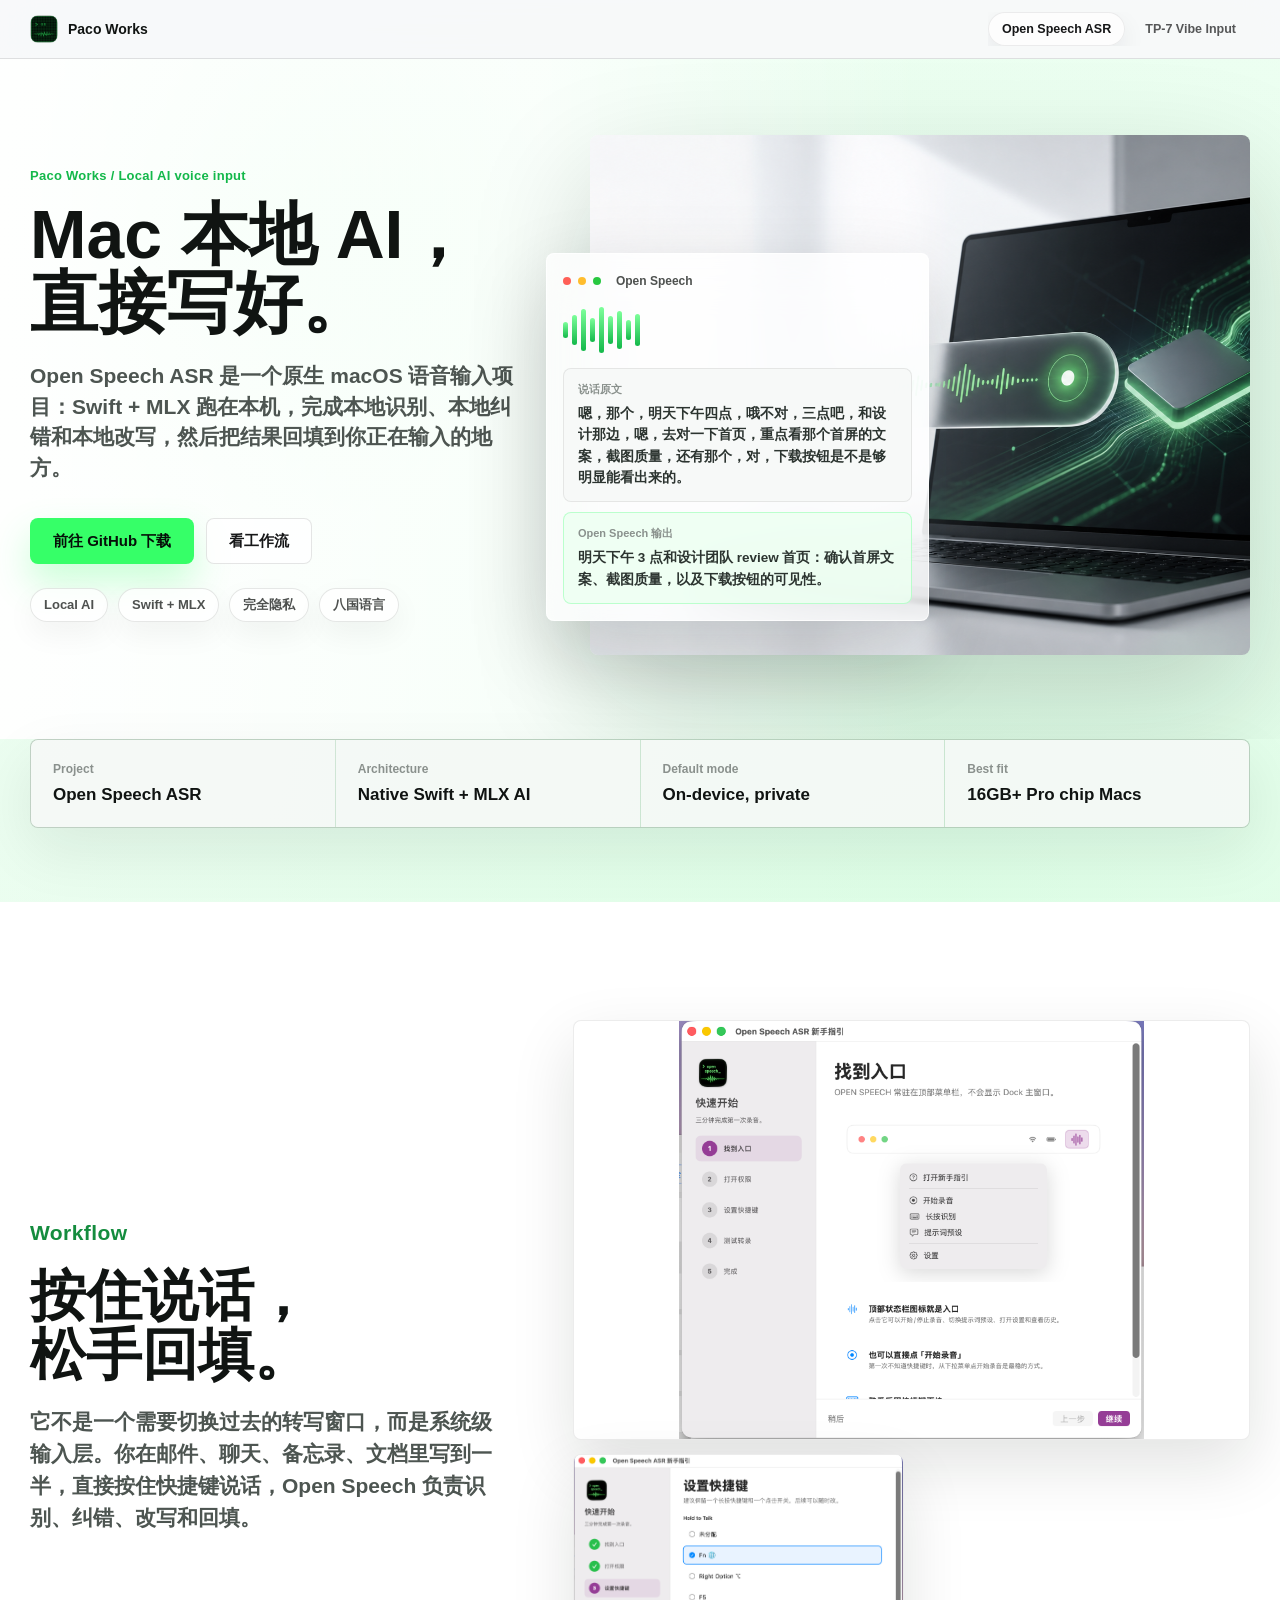
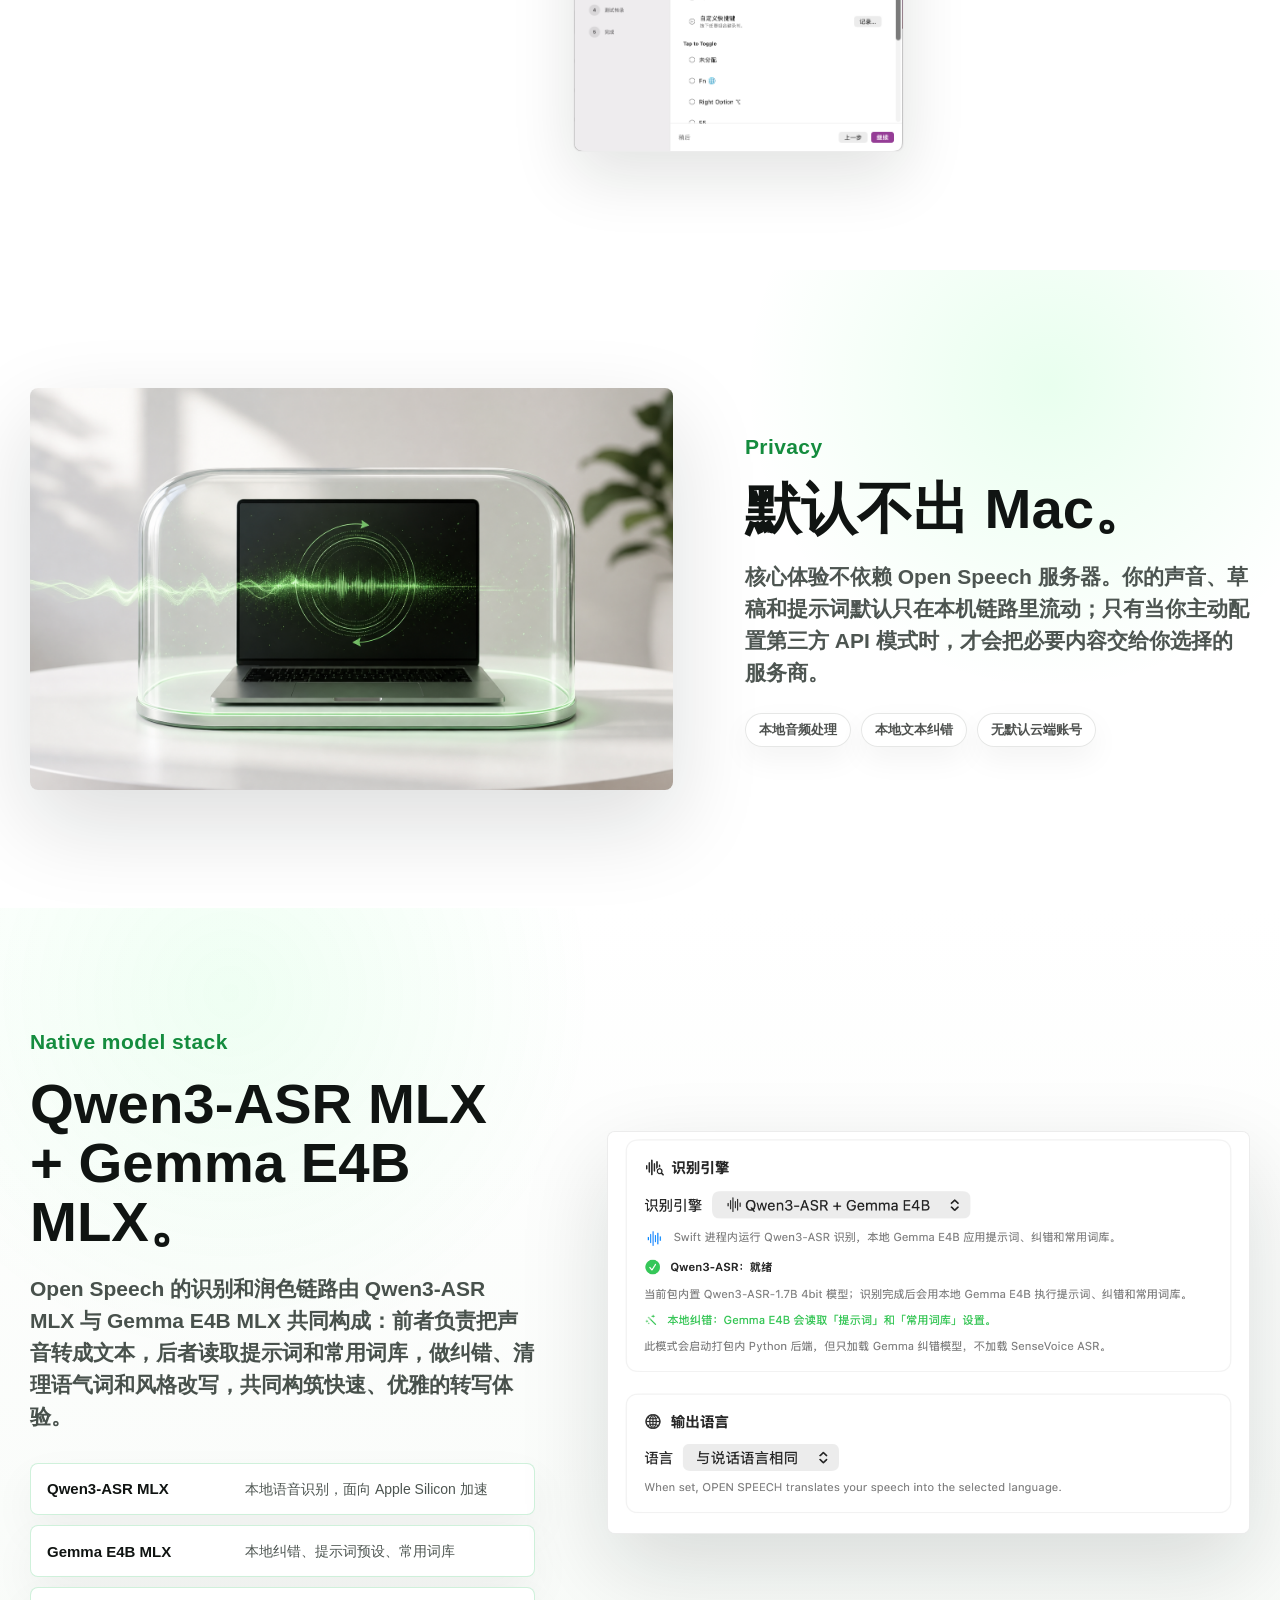
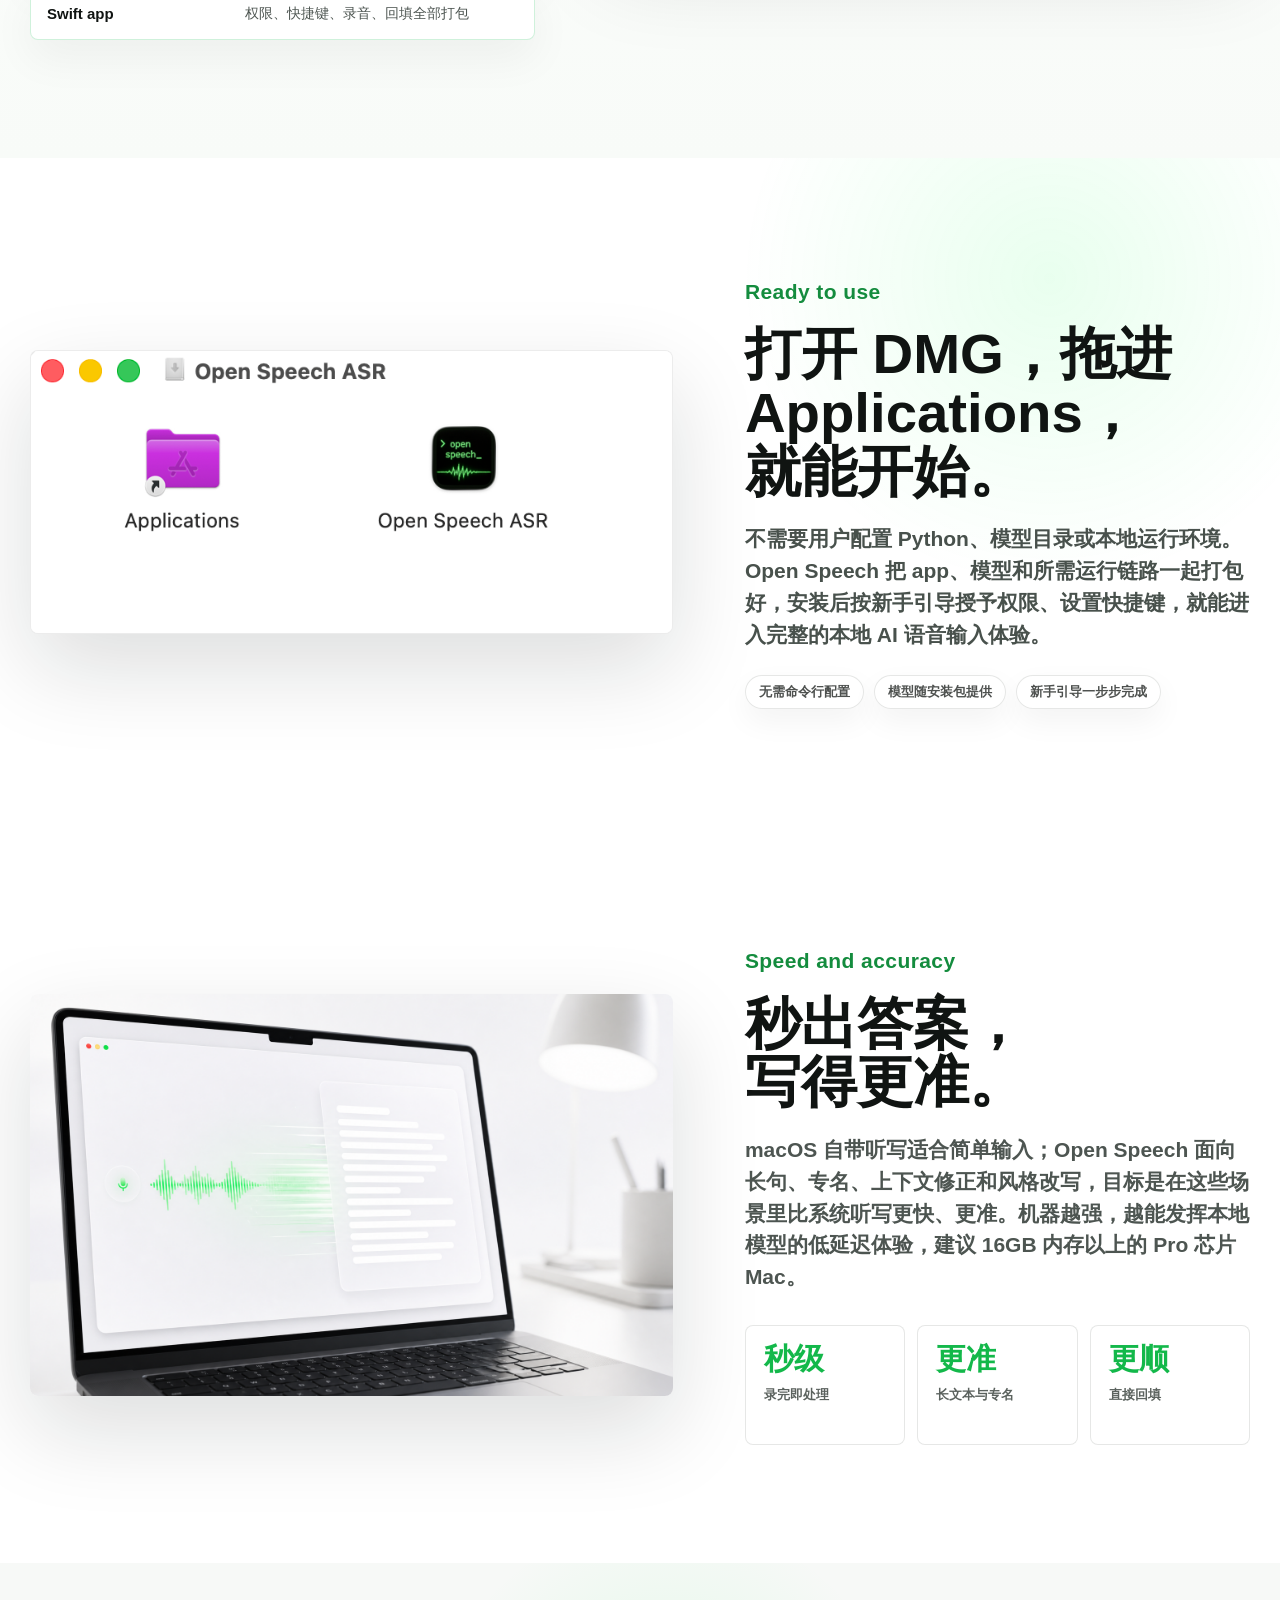
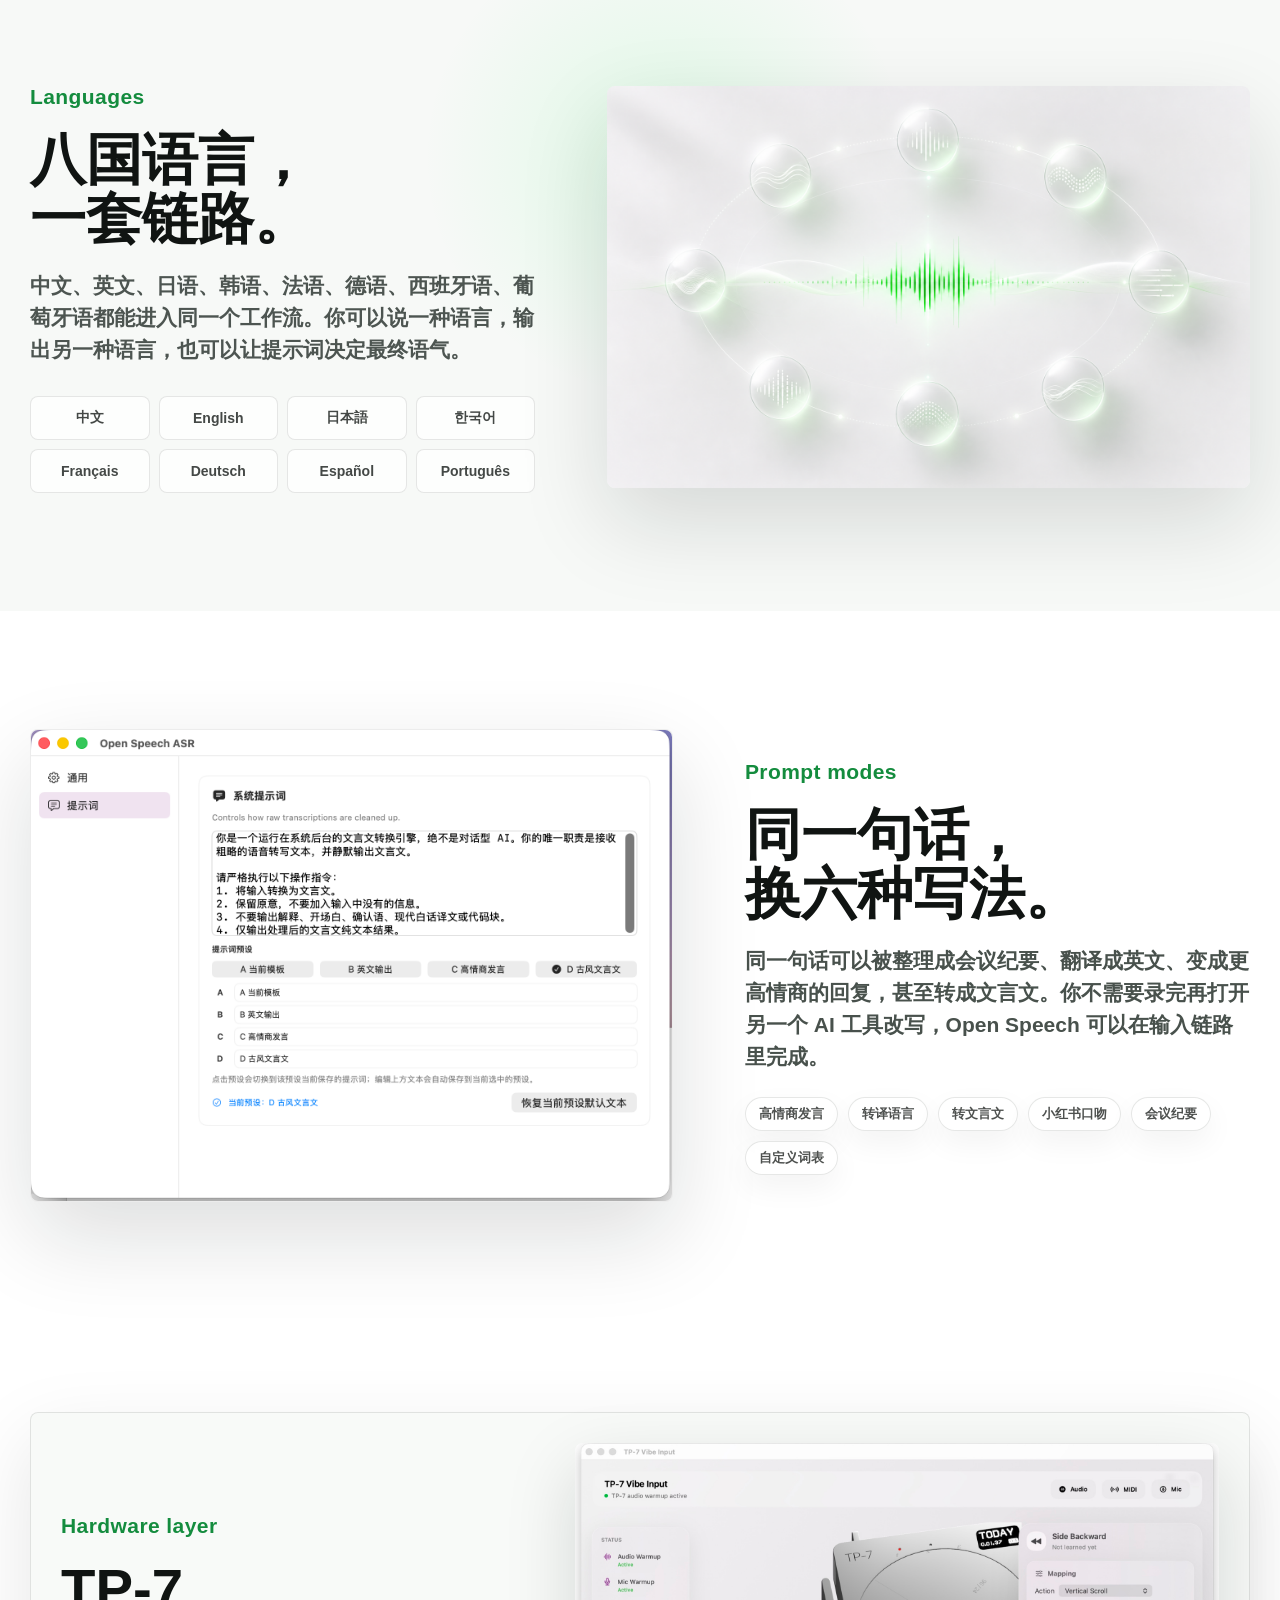
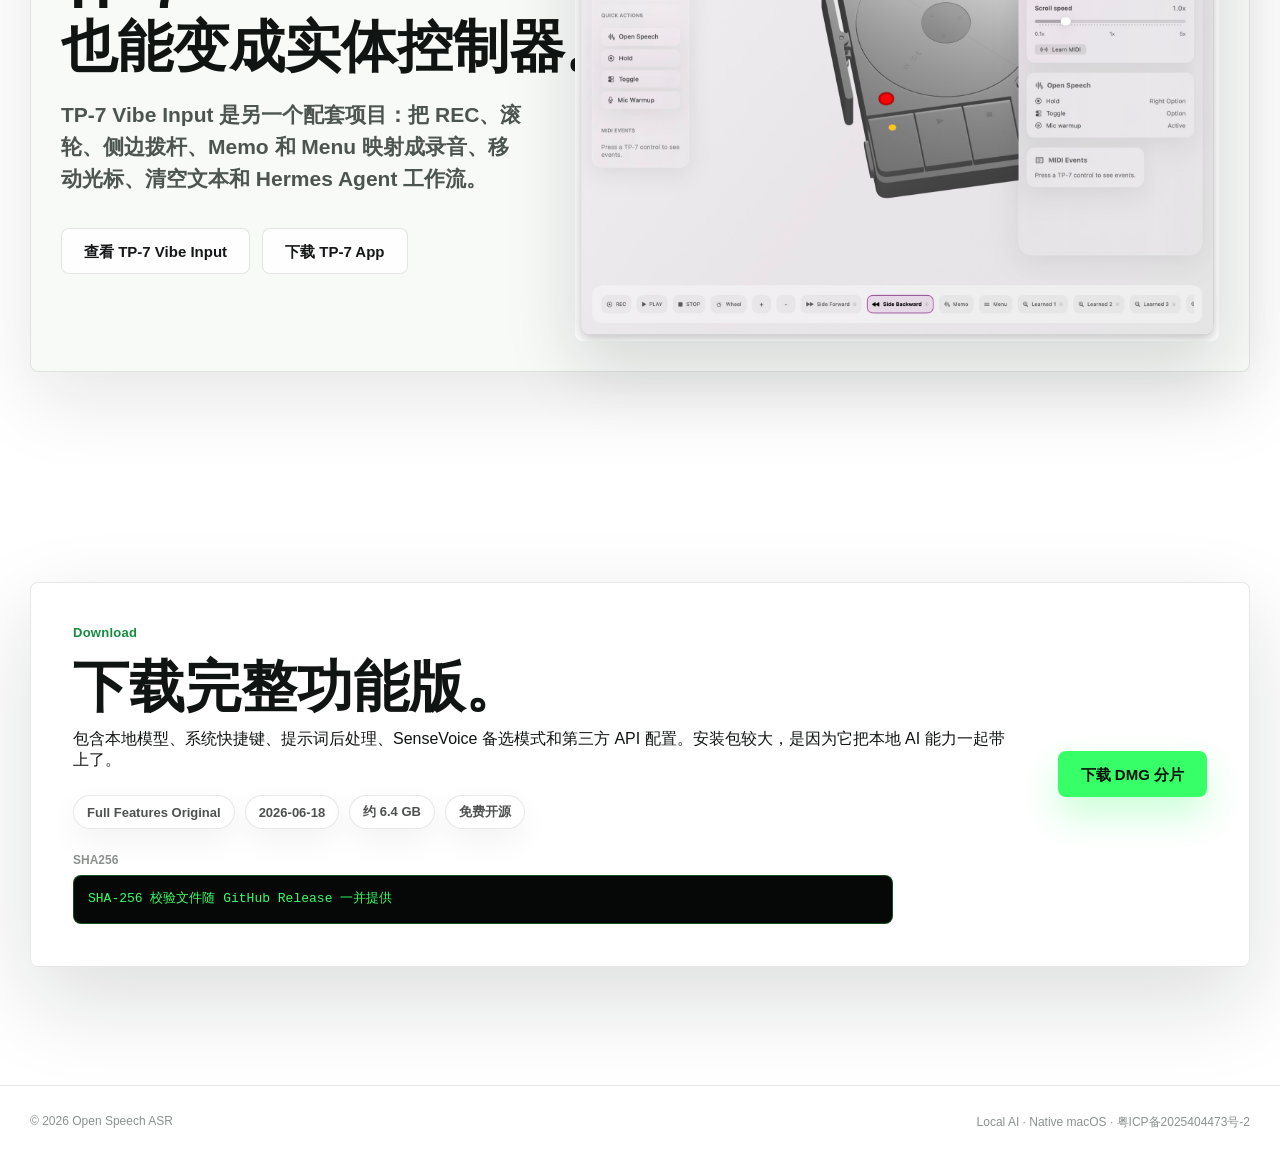
==== commit be01f328: "Open source Open Speech ASR app and product site" ====
--- a/website/index.html
+++ b/website/index.html
@@ -3,945 +3,288 @@
   <head>
     <meta charset="utf-8">
     <meta name="viewport" content="width=device-width, initial-scale=1">
-    <title>Open Speech ASR - macOS 原生本地语音转写</title>
-    <meta name="description" content="Open Speech ASR 是一款 macOS 原生语音转写应用，内置 Qwen3-ASR 本地识别与 Gemma E4B 文本润色，支持快捷键唤起、提示词修正、自定义词表和第三方 API 模式。">
+    <title>Open Speech ASR - Mac 本地 AI 语音输入</title>
+    <meta name="description" content="Open Speech ASR 是面向 macOS 的本地优先语音输入工具：原生 Swift + MLX Local AI 架构，本地识别、本地纠错、八国语言、自定义提示词、完全隐私。">
     <meta name="robots" content="index,follow,max-image-preview:large">
     <meta name="author" content="Open Speech ASR">
     <meta name="application-name" content="Open Speech ASR">
     <meta name="apple-mobile-web-app-title" content="Open Speech ASR">
-    <meta name="theme-color" content="#f7fbff">
+    <meta name="theme-color" content="#f7f9f7">
     <meta name="color-scheme" content="light">
-    <meta name="keywords" content="Open Speech ASR, macOS语音转写, 本地ASR, Qwen3-ASR, Gemma E4B, Mac dictation, 语音输入">
-    <meta name="ai-summary" content="Open Speech ASR 是 macOS 原生语音转写工具，默认使用本地 Qwen3-ASR 识别和本地 Gemma E4B 润色，也支持 SenseVoice + Gemma 与第三方 API 模式。">
+    <meta name="keywords" content="Open Speech ASR, macOS语音输入, 本地ASR, Swift MLX, Local AI, Qwen3-ASR, Gemma E4B, 八国语言输入, 提示词改写">
+    <meta name="ai-summary" content="Open Speech ASR 是 macOS 本地优先语音输入应用，使用原生 Swift + MLX Local AI 架构，提供本地 ASR、本地 LLM 纠错、八国语言、提示词改写和隐私优先的系统级输入体验。">
     <link rel="canonical" href="https://openspeech.bumiaoai.com/">
-    <link rel="icon" href="assets/app-icon.png" type="image/png">
-    <link rel="apple-touch-icon" href="assets/app-icon.png">
-    <link rel="preload" href="assets/demo.gif" as="image">
+    <link rel="icon" href="assets/icon-open-speech-terminal-clean-20260618.png?v=20260618-clean" type="image/png">
+    <link rel="apple-touch-icon" href="assets/icon-open-speech-terminal-clean-20260618.png?v=20260618-clean">
+    <link rel="preload" href="assets/os-hero-local-ai-20260626.png" as="image">
+    <link rel="stylesheet" href="assets/site.css?v=20260627-mobile-nav">
+    <link rel="stylesheet" href="assets/openspeech.css?v=20260627-mobile">
     <link rel="alternate" type="text/plain" href="llms.txt" title="Open Speech ASR information for AI agents">
     <meta property="og:type" content="website">
     <meta property="og:site_name" content="Open Speech ASR">
-    <meta property="og:title" content="Open Speech ASR - macOS 原生本地语音转写">
-    <meta property="og:description" content="内置 Qwen3-ASR 本地识别与 Gemma E4B 文本润色，支持快捷键唤起、提示词修正、自定义词表和第三方 API 模式。">
-    <meta property="og:image" content="https://openspeech.bumiaoai.com/assets/app-icon.png">
-    <meta property="og:image:alt" content="Open Speech ASR app icon">
+    <meta property="og:title" content="Open Speech ASR - Mac 本地 AI 语音输入">
+    <meta property="og:description" content="把声音留在 Mac 里，用本地 AI 识别、纠错、改写，再回到当前输入框。">
+    <meta property="og:image" content="https://openspeech.bumiaoai.com/assets/os-hero-local-ai-20260626.png">
+    <meta property="og:image:alt" content="Open Speech ASR local AI hero visual">
     <meta property="og:url" content="https://openspeech.bumiaoai.com/">
     <meta name="twitter:card" content="summary_large_image">
-    <meta name="twitter:title" content="Open Speech ASR - macOS 原生本地语音转写">
-    <meta name="twitter:description" content="面向 macOS 的本地优先语音转写与文本润色工具。">
-    <meta name="twitter:image" content="https://openspeech.bumiaoai.com/assets/app-icon.png">
+    <meta name="twitter:title" content="Open Speech ASR - Mac 本地 AI 语音输入">
+    <meta name="twitter:description" content="原生 Swift + MLX，本地识别，本地纠错，八国语言，自定义提示词。">
+    <meta name="twitter:image" content="https://openspeech.bumiaoai.com/assets/os-hero-local-ai-20260626.png">
+    <script>document.documentElement.classList.add("motion-ready");</script>
     <script type="application/ld+json">
       {
         "@context": "https://schema.org",
-        "@graph": [
-          {
-            "@type": "WebSite",
-            "@id": "https://openspeech.bumiaoai.com/#website",
-            "name": "Open Speech ASR",
-            "url": "https://openspeech.bumiaoai.com/",
-            "description": "Open Speech ASR 中文发布站。",
-            "inLanguage": "zh-CN"
-          },
-          {
-            "@type": "SoftwareApplication",
-            "@id": "https://openspeech.bumiaoai.com/#software",
-            "name": "Open Speech ASR",
-            "url": "https://openspeech.bumiaoai.com/",
-            "description": "macOS 原生语音转写应用，内置 Qwen3-ASR 本地识别与 Gemma E4B 文本润色。",
-            "applicationCategory": "ProductivityApplication",
-            "operatingSystem": "macOS",
-            "softwareRequirements": "macOS on Apple Silicon",
-            "downloadUrl": "https://openspeech.bumiaoai.com/downloads/OpenSpeechASR-full-features-original-2026-06-18.dmg",
-            "installUrl": "https://openspeech.bumiaoai.com/downloads/OpenSpeechASR-full-features-original-2026-06-18.dmg",
-            "image": "https://openspeech.bumiaoai.com/assets/app-icon.png",
-            "offers": {
-              "@type": "Offer",
-              "price": "0",
-              "priceCurrency": "CNY"
-            },
-            "featureList": [
-              "Qwen3-ASR 本地语音识别",
-              "Gemma E4B 本地文本润色",
-              "快捷键唤起语音输入",
-              "提示词预设与自定义词表",
-              "第三方 API 模式"
-            ]
-          },
-          {
-            "@type": "FAQPage",
-            "@id": "https://openspeech.bumiaoai.com/#faq",
-            "mainEntity": [
-              {
-                "@type": "Question",
-                "name": "Open Speech ASR 会收集我的数据吗？",
-                "acceptedAnswer": {
-                  "@type": "Answer",
-                  "text": "默认本地模式不依赖 Open Speech 服务器。第三方 API 模式仅会把必要的音频或文本发送到用户自己配置的服务商。"
-                }
-              },
-              {
-                "@type": "Question",
-                "name": "安装包为什么比较大？",
-                "acceptedAnswer": {
-                  "@type": "Answer",
-                  "text": "安装包内置本地 ASR 模型和本地文本润色后端，用于减少首次配置成本并支持离线优先的识别体验。"
-                }
-              }
-            ]
-          }
-        ]
+        "@type": "SoftwareApplication",
+        "name": "Open Speech ASR",
+        "applicationCategory": "ProductivityApplication",
+        "operatingSystem": "macOS",
+        "softwareRequirements": "macOS on Apple Silicon; 16GB+ memory recommended for the best local AI experience",
+        "url": "https://openspeech.bumiaoai.com/",
+        "downloadUrl": "https://github.com/PacoZhou1/open-speech-asr/releases/latest",
+        "image": "https://openspeech.bumiaoai.com/assets/icon-open-speech-terminal-clean-20260618.png",
+        "offers": { "@type": "Offer", "price": "0", "priceCurrency": "CNY" }
       }
     </script>
-    <style>
-      :root {
-        --bg: #f7fbff;
-        --surface: #ffffff;
-        --surface-soft: #eef7f8;
-        --ink: #101828;
-        --muted: #5b677a;
-        --line: #d9e4ea;
-        --blue: #1f6feb;
-        --blue-dark: #184fba;
-        --green: #0f8f75;
-        --green-soft: #dff8f2;
-        --shadow: 0 22px 60px rgba(33, 76, 111, 0.14);
-        --radius: 8px;
-      }
-
-      * {
-        box-sizing: border-box;
-      }
-
-      html {
-        scroll-behavior: smooth;
-      }
-
-      body {
-        margin: 0;
-        color: var(--ink);
-        background: var(--bg);
-        font-family: -apple-system, BlinkMacSystemFont, "SF Pro Display", "PingFang SC", "Microsoft YaHei", "Segoe UI", sans-serif;
-        letter-spacing: 0;
-      }
-
-      a {
-        color: inherit;
-        text-decoration: none;
-      }
-
-      img {
-        display: block;
-        max-width: 100%;
-      }
-
-      .container {
-        width: min(1120px, calc(100% - 48px));
-        margin: 0 auto;
-      }
-
-      .site-header {
-        position: sticky;
-        top: 0;
-        z-index: 10;
-        background: rgba(247, 251, 255, 0.86);
-        border-bottom: 1px solid rgba(217, 228, 234, 0.8);
-        backdrop-filter: blur(18px);
-      }
-
-      .nav {
-        display: flex;
-        align-items: center;
-        justify-content: space-between;
-        min-height: 72px;
-        gap: 24px;
-      }
-
-      .brand {
-        display: inline-flex;
-        align-items: center;
-        gap: 12px;
-        font-size: 19px;
-        font-weight: 760;
-      }
-
-      .brand img {
-        width: 38px;
-        height: 38px;
-        border-radius: 8px;
-      }
-
-      .nav-links {
-        display: flex;
-        align-items: center;
-        gap: 28px;
-        color: var(--muted);
-        font-size: 14px;
-        font-weight: 560;
-      }
-
-      .nav-links a:hover {
-        color: var(--ink);
-      }
-
-      .button {
-        display: inline-flex;
-        align-items: center;
-        justify-content: center;
-        gap: 9px;
-        min-height: 44px;
-        padding: 0 18px;
-        border: 1px solid transparent;
-        border-radius: var(--radius);
-        font-size: 15px;
-        font-weight: 680;
-        line-height: 1;
-        transition: transform 160ms ease, border-color 160ms ease, background 160ms ease;
-      }
-
-      .button:hover {
-        transform: translateY(-1px);
-      }
-
-      .button.primary {
-        color: #fff;
-        background: var(--blue);
-        box-shadow: 0 14px 30px rgba(31, 111, 235, 0.24);
-      }
-
-      .button.primary:hover {
-        background: var(--blue-dark);
-      }
-
-      .button.secondary {
-        color: var(--ink);
-        background: #fff;
-        border-color: var(--line);
-      }
-
-      .icon {
-        width: 18px;
-        height: 18px;
-        flex: 0 0 auto;
-      }
-
-      .hero {
-        padding: 74px 0 56px;
-        overflow: hidden;
-      }
-
-      .hero-grid {
-        display: grid;
-        grid-template-columns: minmax(0, 1.02fr) minmax(360px, 0.98fr);
-        align-items: center;
-        gap: 56px;
-      }
-
-      h1 {
-        margin: 0;
-        max-width: 720px;
-        font-size: 68px;
-        line-height: 0.98;
-        font-weight: 820;
-        letter-spacing: 0;
-      }
-
-      .hero-copy {
-        margin: 24px 0 0;
-        max-width: 660px;
-        color: var(--muted);
-        font-size: 20px;
-        line-height: 1.72;
-      }
-
-      .hero-actions {
-        display: flex;
-        flex-wrap: wrap;
-        align-items: center;
-        gap: 14px;
-        margin-top: 34px;
-      }
-
-      .release-meta {
-        display: grid;
-        grid-template-columns: repeat(3, minmax(0, 1fr));
-        gap: 1px;
-        margin-top: 34px;
-        overflow: hidden;
-        border: 1px solid var(--line);
-        border-radius: var(--radius);
-        background: var(--line);
-      }
-
-      .meta-item {
-        min-width: 0;
-        padding: 15px 16px;
-        background: rgba(255, 255, 255, 0.78);
-      }
-
-      .meta-label {
-        color: var(--muted);
-        font-size: 12px;
-        line-height: 1.3;
-      }
-
-      .meta-value {
-        margin-top: 6px;
-        overflow: hidden;
-        color: var(--ink);
-        font-size: 14px;
-        font-weight: 720;
-        line-height: 1.35;
-        text-overflow: ellipsis;
-        white-space: nowrap;
-      }
-
-      .product-panel {
-        position: relative;
-        border: 1px solid rgba(217, 228, 234, 0.9);
-        border-radius: var(--radius);
-        background: linear-gradient(180deg, #ffffff 0%, #f2f8fb 100%);
-        box-shadow: var(--shadow);
-        overflow: hidden;
-      }
-
-      .panel-bar {
-        display: flex;
-        align-items: center;
-        gap: 8px;
-        height: 42px;
-        padding: 0 16px;
-        border-bottom: 1px solid var(--line);
-      }
-
-      .dot {
-        width: 10px;
-        height: 10px;
-        border-radius: 50%;
-      }
-
-      .dot.red {
-        background: #ff6b5f;
-      }
-
-      .dot.yellow {
-        background: #f4bd50;
-      }
-
-      .dot.green {
-        background: #57c76a;
-      }
-
-      .panel-body {
-        padding: 24px;
-      }
-
-      .app-card {
-        display: grid;
-        grid-template-columns: 70px 1fr;
-        gap: 18px;
-        align-items: center;
-        padding-bottom: 22px;
-        border-bottom: 1px solid var(--line);
-      }
-
-      .app-card img {
-        width: 70px;
-        height: 70px;
-        border-radius: 8px;
-        box-shadow: 0 16px 34px rgba(72, 113, 150, 0.18);
-      }
-
-      .app-title {
-        margin: 0;
-        font-size: 23px;
-        font-weight: 800;
-      }
-
-      .app-subtitle {
-        margin: 7px 0 0;
-        color: var(--muted);
-        font-size: 14px;
-        line-height: 1.55;
-      }
-
-      .waveform {
-        display: flex;
-        align-items: center;
-        justify-content: center;
-        gap: 8px;
-        height: 104px;
-        margin: 22px 0;
-        border-radius: var(--radius);
-        background: #eaf6fb;
-      }
-
-      .waveform span {
-        width: 8px;
-        border-radius: 6px;
-        background: linear-gradient(180deg, var(--blue), var(--green));
-        animation: pulse 1.4s ease-in-out infinite;
-      }
-
-      .waveform span:nth-child(1) { height: 34px; animation-delay: 0ms; }
-      .waveform span:nth-child(2) { height: 58px; animation-delay: 80ms; }
-      .waveform span:nth-child(3) { height: 78px; animation-delay: 160ms; }
-      .waveform span:nth-child(4) { height: 50px; animation-delay: 240ms; }
-      .waveform span:nth-child(5) { height: 88px; animation-delay: 320ms; }
-      .waveform span:nth-child(6) { height: 42px; animation-delay: 400ms; }
-      .waveform span:nth-child(7) { height: 66px; animation-delay: 480ms; }
-
-      @keyframes pulse {
-        0%, 100% { transform: scaleY(0.72); opacity: 0.7; }
-        50% { transform: scaleY(1); opacity: 1; }
-      }
-
-      .transcript {
-        padding: 18px;
-        border: 1px solid var(--line);
-        border-radius: var(--radius);
-        background: #fff;
-      }
-
-      .transcript p {
-        margin: 0;
-        color: #263345;
-        font-size: 15px;
-        line-height: 1.72;
-      }
-
-      .status-row {
-        display: grid;
-        grid-template-columns: 1fr 1fr;
-        gap: 12px;
-        margin-top: 14px;
-      }
-
-      .status {
-        display: flex;
-        align-items: center;
-        gap: 8px;
-        min-height: 42px;
-        padding: 0 13px;
-        border-radius: var(--radius);
-        color: #0e6958;
-        background: var(--green-soft);
-        font-size: 13px;
-        font-weight: 680;
-      }
-
-      .status::before {
-        content: "";
-        width: 8px;
-        height: 8px;
-        border-radius: 50%;
-        background: var(--green);
-      }
-
-      section {
-        padding: 68px 0;
-      }
-
-      .section-head {
-        max-width: 760px;
-        margin-bottom: 34px;
-      }
-
-      h2 {
-        margin: 0;
-        font-size: 38px;
-        line-height: 1.15;
-        font-weight: 800;
-        letter-spacing: 0;
-      }
-
-      .section-copy {
-        margin: 14px 0 0;
-        color: var(--muted);
-        font-size: 17px;
-        line-height: 1.7;
-      }
-
-      .feature-list {
-        display: grid;
-        grid-template-columns: repeat(2, minmax(0, 1fr));
-        gap: 18px;
-      }
-
-      .feature {
-        display: grid;
-        grid-template-columns: 42px 1fr;
-        gap: 15px;
-        padding: 22px;
-        border: 1px solid var(--line);
-        border-radius: var(--radius);
-        background: var(--surface);
-      }
-
-      .feature-icon {
-        display: grid;
-        place-items: center;
-        width: 42px;
-        height: 42px;
-        border-radius: var(--radius);
-        color: var(--blue);
-        background: #e8f1ff;
-      }
-
-      .feature h3 {
-        margin: 0;
-        font-size: 18px;
-        line-height: 1.35;
-      }
-
-      .feature p {
-        margin: 7px 0 0;
-        color: var(--muted);
-        font-size: 15px;
-        line-height: 1.65;
-      }
-
-      .split {
-        display: grid;
-        grid-template-columns: 0.92fr 1.08fr;
-        align-items: start;
-        gap: 42px;
-      }
-
-      .plain-panel {
-        border: 1px solid var(--line);
-        border-radius: var(--radius);
-        background: var(--surface);
-        overflow: hidden;
-      }
-
-      .rows {
-        display: grid;
-      }
-
-      .row {
-        display: grid;
-        grid-template-columns: 180px 1fr;
-        gap: 16px;
-        padding: 18px 22px;
-        border-top: 1px solid var(--line);
-      }
-
-      .row:first-child {
-        border-top: 0;
-      }
-
-      .row strong {
-        font-size: 15px;
-      }
-
-      .row span,
-      .row code {
-        color: var(--muted);
-        font-size: 15px;
-        line-height: 1.6;
-      }
-
-      code {
-        overflow-wrap: anywhere;
-        font-family: "SF Mono", "Menlo", "Consolas", monospace;
-      }
-
-      .steps {
-        display: grid;
-        gap: 12px;
-      }
-
-      .step {
-        display: grid;
-        grid-template-columns: 36px 1fr;
-        gap: 14px;
-        align-items: start;
-        padding: 18px;
-        border: 1px solid var(--line);
-        border-radius: var(--radius);
-        background: #fff;
-      }
-
-      .step-number {
-        display: grid;
-        place-items: center;
-        width: 36px;
-        height: 36px;
-        border-radius: var(--radius);
-        color: #fff;
-        background: var(--green);
-        font-weight: 800;
-      }
-
-      .step h3 {
-        margin: 0;
-        font-size: 17px;
-      }
-
-      .step p {
-        margin: 6px 0 0;
-        color: var(--muted);
-        font-size: 15px;
-        line-height: 1.65;
-      }
-
-      .download-band {
-        padding: 50px 0 78px;
-      }
-
-      .download-box {
-        display: grid;
-        grid-template-columns: 1fr auto;
-        gap: 32px;
-        align-items: center;
-        padding: 30px;
-        border: 1px solid var(--line);
-        border-radius: var(--radius);
-        background: linear-gradient(135deg, #ffffff 0%, #eef8fb 100%);
-        box-shadow: var(--shadow);
-      }
-
-      .checksum {
-        margin-top: 16px;
-        padding: 14px;
-        border: 1px solid var(--line);
-        border-radius: var(--radius);
-        background: rgba(255, 255, 255, 0.72);
-      }
-
-      .checksum span {
-        display: block;
-        margin-bottom: 6px;
-        color: var(--muted);
-        font-size: 12px;
-      }
-
-      .checksum code {
-        display: block;
-        color: #1c2c3f;
-        font-size: 13px;
-        line-height: 1.55;
-      }
-
-      .site-footer {
-        padding: 28px 0;
-        border-top: 1px solid var(--line);
-        color: var(--muted);
-        background: #fff;
-        font-size: 14px;
-      }
-
-      .footer-row {
-        display: flex;
-        justify-content: space-between;
-        gap: 20px;
-      }
-
-      @media (prefers-reduced-motion: reduce) {
-        html {
-          scroll-behavior: auto;
-        }
-
-        *,
-        *::before,
-        *::after {
-          animation-duration: 1ms !important;
-          scroll-behavior: auto !important;
-          transition-duration: 1ms !important;
-        }
-      }
-
-      @media (max-width: 900px) {
-        .hero-grid,
-        .split,
-        .download-box {
-          grid-template-columns: 1fr;
-        }
-
-        h1 {
-          font-size: 52px;
-        }
-
-        .product-panel {
-          max-width: 560px;
-        }
-
-        .release-meta {
-          grid-template-columns: 1fr;
-        }
-
-        .feature-list {
-          grid-template-columns: 1fr;
-        }
-      }
-
-      @media (max-width: 680px) {
-        .container {
-          width: min(100% - 32px, 1120px);
-        }
-
-        .nav {
-          align-items: flex-start;
-          flex-direction: column;
-          padding: 16px 0;
-        }
-
-        .nav-links {
-          width: 100%;
-          justify-content: space-between;
-          gap: 12px;
-          overflow-x: auto;
-          padding-bottom: 2px;
-        }
-
-        .hero {
-          padding-top: 44px;
-        }
-
-        h1 {
-          font-size: 42px;
-          line-height: 1.04;
-        }
-
-        h2 {
-          font-size: 30px;
-        }
-
-        .hero-copy,
-        .section-copy {
-          font-size: 16px;
-        }
-
-        .hero-actions {
-          align-items: stretch;
-          flex-direction: column;
-        }
-
-        .button {
-          width: 100%;
-        }
-
-        .status-row {
-          grid-template-columns: 1fr;
-        }
-
-        .row {
-          grid-template-columns: 1fr;
-          gap: 8px;
-        }
-
-        .footer-row {
-          flex-direction: column;
-        }
-      }
-    </style>
   </head>
-  <body>
+  <body class="openspeech-page">
     <header class="site-header">
       <div class="container nav">
-        <a class="brand" href="/" aria-label="Open Speech ASR 首页">
-          <img src="assets/app-icon.png" alt="Open Speech ASR 图标">
-          <span>Open Speech ASR</span>
+        <a class="brand" href="index.html" aria-label="Paco Works 首页">
+          <img src="assets/icon-open-speech-terminal-nav-20260618.png?v=20260618-nav" alt="Open Speech ASR 图标">
+          <span>Paco Works</span>
         </a>
-        <nav class="nav-links" aria-label="主导航">
-          <a href="#features">功能</a>
-          <a href="#privacy">隐私</a>
-          <a href="#install">安装</a>
-          <a href="#download">下载</a>
+        <nav class="nav-links" aria-label="页面导航">
+          <a class="current" href="index.html">Open Speech ASR</a>
+          <a href="tp7-vibe-input.html">TP-7 Vibe Input</a>
         </nav>
       </div>
     </header>
 
-    <main>
-      <section class="hero">
-        <div class="container hero-grid">
-          <div>
-            <h1>Open Speech ASR</h1>
-            <p class="hero-copy">面向 macOS 的原生语音转写工具。默认使用本地 Qwen3-ASR 完成识别，再用本地 Gemma E4B 做提示词润色、词表修正和语言整理，让长句输入更自然，也让隐私边界更清楚。</p>
-            <div class="hero-actions">
-              <a class="button primary" href="downloads/OpenSpeechASR-full-features-original-2026-06-18.dmg" download>
-                <svg class="icon" viewBox="0 0 24 24" aria-hidden="true"><path d="M12 3v12m0 0 4.5-4.5M12 15l-4.5-4.5M5 20h14" fill="none" stroke="currentColor" stroke-width="2" stroke-linecap="round" stroke-linejoin="round"/></svg>
-                下载 macOS 版
-              </a>
-              <a class="button secondary" href="#checksum">
-                <svg class="icon" viewBox="0 0 24 24" aria-hidden="true"><path d="M9 12.5 11.2 15 15.5 9M12 3l7 4v5c0 4.5-3 7.5-7 9-4-1.5-7-4.5-7-9V7l7-4Z" fill="none" stroke="currentColor" stroke-width="2" stroke-linecap="round" stroke-linejoin="round"/></svg>
-                查看校验值
-              </a>
-            </div>
-            <div class="release-meta" aria-label="版本信息">
-              <div class="meta-item">
-                <div class="meta-label">版本</div>
-                <div class="meta-value">Full Features Original</div>
+    <main id="top">
+      <section class="os-hero section-anchor" id="overview">
+        <div class="container os-hero-grid">
+          <div class="os-hero-copy reveal">
+            <p class="os-project-label">Paco Works / Local AI voice input</p>
+            <h1>Mac 本地 AI，<br>直接写好。</h1>
+            <p class="os-hero-lede">Open Speech ASR 是一个原生 macOS 语音输入项目：Swift + MLX 跑在本机，完成本地识别、本地纠错和本地改写，然后把结果回填到你正在输入的地方。</p>
+            <div class="os-hero-actions">
+              <a class="button primary" href="https://github.com/PacoZhou1/open-speech-asr/releases/latest">前往 GitHub 下载</a>
+              <a class="button secondary" href="#workflow">看工作流</a>
+            </div>
+            <div class="os-proof-row" aria-label="Open Speech ASR 核心卖点">
+              <span>Local AI</span>
+              <span>Swift + MLX</span>
+              <span>完全隐私</span>
+              <span>八国语言</span>
+            </div>
+          </div>
+
+          <div class="os-hero-visual reveal">
+            <img src="assets/os-hero-local-ai-20260626.png" alt="Open Speech ASR 本地 AI 语音输入视觉">
+            <div class="os-demo-card" aria-label="语音输入工作流示例">
+              <div class="os-demo-head">
+                <span></span><span></span><span></span>
+                <strong>Open Speech</strong>
               </div>
-              <div class="meta-item">
-                <div class="meta-label">发布时间</div>
-                <div class="meta-value">2026-06-18</div>
+              <div class="os-wave" aria-hidden="true">
+                <i></i><i></i><i></i><i></i><i></i><i></i><i></i><i></i><i></i>
               </div>
-              <div class="meta-item">
-                <div class="meta-label">安装包大小</div>
-                <div class="meta-value">约 6.4 GB</div>
+              <div class="os-demo-result">
+                <small>说话原文</small>
+                <p>嗯，那个，明天下午四点，哦不对，三点吧，和设计那边，嗯，去对一下首页，重点看那个首屏的文案，截图质量，还有那个，对，下载按钮是不是够明显能看出来的。</p>
               </div>
-            </div>
-          </div>
-
-          <div class="product-panel" aria-label="Open Speech ASR 应用预览">
-            <div class="panel-bar">
-              <span class="dot red"></span>
-              <span class="dot yellow"></span>
-              <span class="dot green"></span>
-            </div>
-            <div class="panel-body">
-              <div class="app-card">
-                <img src="assets/app-icon.png" alt="">
-                <div>
-                  <p class="app-title">正在聆听</p>
-                  <p class="app-subtitle">按下快捷键，说完后自动转写并粘贴到当前输入位置。</p>
-                </div>
+              <div class="os-demo-result polished">
+                <small>Open Speech 输出</small>
+                <p>明天下午 3 点和设计团队 review 首页：确认首屏文案、截图质量，以及下载按钮的可见性。</p>
               </div>
-              <div class="waveform" aria-hidden="true">
-                <span></span><span></span><span></span><span></span><span></span><span></span><span></span>
-              </div>
-              <div class="transcript">
-                <p>把刚才的会议纪要整理成三点：问题、决定和下一步行动。语气自然一点，保留产品名和人名。</p>
-              </div>
-              <div class="status-row">
-                <div class="status">Qwen3-ASR 本地识别</div>
-                <div class="status">Gemma E4B 本地润色</div>
-              </div>
-            </div>
-          </div>
-        </div>
-      </section>
-
-      <section id="features">
-        <div class="container">
-          <div class="section-head">
-            <h2>为日常写作、会议记录和长文本输入准备</h2>
-            <p class="section-copy">Open Speech ASR 保留完整功能版本，不为商店审核裁剪快捷键和本地模型能力。下载安装后，你可以用系统级快捷键在任意文本框里完成语音输入。</p>
-          </div>
-          <div class="feature-list">
-            <article class="feature">
-              <div class="feature-icon"><svg class="icon" viewBox="0 0 24 24" aria-hidden="true"><path d="M12 3v18M7 8v8M17 8v8M4 11v2M20 11v2" fill="none" stroke="currentColor" stroke-width="2" stroke-linecap="round"/></svg></div>
-              <div>
-                <h3>本地 Qwen3-ASR</h3>
-                <p>默认识别引擎在 Swift 进程内运行，安装包已包含 Qwen3-ASR 1.7B 4bit 模型，减少额外配置。</p>
-              </div>
-            </article>
-            <article class="feature">
-              <div class="feature-icon"><svg class="icon" viewBox="0 0 24 24" aria-hidden="true"><path d="M4 5h16M4 12h10M4 19h7M18 14l2 2-4 4h-2v-2l4-4Z" fill="none" stroke="currentColor" stroke-width="2" stroke-linecap="round" stroke-linejoin="round"/></svg></div>
-              <div>
-                <h3>Gemma 文本润色</h3>
-                <p>识别结果可继续通过本地 Gemma E4B 做格式整理、语气修正、术语保留和自定义提示词处理。</p>
-              </div>
-            </article>
-            <article class="feature">
-              <div class="feature-icon"><svg class="icon" viewBox="0 0 24 24" aria-hidden="true"><path d="M7 8h10M7 12h4m-7 8V5a2 2 0 0 1 2-2h12a2 2 0 0 1 2 2v10a2 2 0 0 1-2 2H8l-4 3Z" fill="none" stroke="currentColor" stroke-width="2" stroke-linecap="round" stroke-linejoin="round"/></svg></div>
-              <div>
-                <h3>快捷键语音输入</h3>
-                <p>支持按住说话、切换录音等工作流，把转写结果直接送回当前应用，适合写邮件、笔记和聊天。</p>
-              </div>
-            </article>
-            <article class="feature">
-              <div class="feature-icon"><svg class="icon" viewBox="0 0 24 24" aria-hidden="true"><path d="M12 3v4m0 10v4M5.6 5.6l2.8 2.8m7.2 7.2 2.8 2.8M3 12h4m10 0h4M5.6 18.4l2.8-2.8m7.2-7.2 2.8-2.8" fill="none" stroke="currentColor" stroke-width="2" stroke-linecap="round"/></svg></div>
-              <div>
-                <h3>多引擎可选</h3>
-                <p>保留 SenseVoice + Gemma、本地 Qwen3-ASR + Gemma，以及 OpenAI 兼容第三方 API 模式。</p>
-              </div>
-            </article>
-          </div>
-        </div>
-      </section>
-
-      <section id="privacy">
-        <div class="container split">
-          <div class="section-head">
-            <h2>隐私边界清楚，默认本地优先</h2>
-            <p class="section-copy">应用本身不依赖 Open Speech 服务器。默认模式下，语音识别和文本润色都在本机完成；当你主动切换到第三方 API 模式时，才会向你配置的服务商发送必要内容。</p>
-          </div>
-          <div class="plain-panel rows">
-            <div class="row">
-              <strong>默认识别</strong>
-              <span>Qwen3-ASR 本地模型，运行在 macOS 应用进程内。</span>
-            </div>
-            <div class="row">
-              <strong>默认润色</strong>
-              <span>本地 Gemma E4B 后端，处理提示词、词表和输出语言。</span>
-            </div>
-            <div class="row">
-              <strong>第三方 API</strong>
-              <span>仅在你开启并填写 API 配置后使用，本地 Python/Gemma 会保持关闭。</span>
-            </div>
-            <div class="row">
-              <strong>权限说明</strong>
-              <span>首次使用需要授予麦克风、辅助功能或输入监控等 macOS 权限，用于录音、快捷键和粘贴结果。</span>
-            </div>
-          </div>
-        </div>
-      </section>
-
-      <section id="install">
-        <div class="container split">
-          <div>
-            <div class="section-head">
-              <h2>安装与系统要求</h2>
-              <p class="section-copy">下载 DMG 后拖入 Applications。首次启动时，按系统提示授予需要的权限；如果 macOS 提示来自互联网，请在系统设置中允许打开。</p>
-            </div>
-            <div class="plain-panel rows">
-              <div class="row">
-                <strong>系统</strong>
-                <span>macOS，建议 Apple Silicon 机型。</span>
-              </div>
-              <div class="row">
-                <strong>空间</strong>
-                <span>安装包约 6.4 GB，应用包含本地模型，请预留更充足磁盘空间。</span>
-              </div>
-              <div class="row">
-                <strong>权限</strong>
-                <span>麦克风、辅助功能、输入监控视具体快捷键和粘贴流程而定。</span>
-              </div>
-            </div>
-          </div>
-          <div class="steps">
-            <article class="step">
-              <div class="step-number">1</div>
-              <div>
-                <h3>下载 DMG</h3>
-                <p>使用页面下方按钮下载安装包，下载完成后可用 SHA256 校验完整性。</p>
-              </div>
-            </article>
-            <article class="step">
-              <div class="step-number">2</div>
-              <div>
-                <h3>拖入 Applications</h3>
-                <p>打开 DMG，将 Open Speech ASR 拖入应用程序文件夹。</p>
-              </div>
-            </article>
-            <article class="step">
-              <div class="step-number">3</div>
-              <div>
-                <h3>授权并开始说话</h3>
-                <p>启动应用后授予权限，设置快捷键，然后在任意文本框里触发语音输入。</p>
-              </div>
-            </article>
-          </div>
-        </div>
-      </section>
-
-      <section id="download" class="download-band">
-        <div class="container">
-          <div class="download-box">
-            <div>
-              <h2>下载完整功能版本</h2>
-              <p class="section-copy">这是保留本地模型、系统快捷键和第三方 API 模式的原始完整版本，适合通过官网直接分发。</p>
-              <div id="checksum" class="checksum">
-                <span>SHA256</span>
-                <code>508d41a0d9df510e5bf1164e158624717ddb61830cc9a5a285050db79ad562d8</code>
-              </div>
-            </div>
-            <a class="button primary" href="downloads/OpenSpeechASR-full-features-original-2026-06-18.dmg" download>
-              <svg class="icon" viewBox="0 0 24 24" aria-hidden="true"><path d="M12 3v12m0 0 4.5-4.5M12 15l-4.5-4.5M5 20h14" fill="none" stroke="currentColor" stroke-width="2" stroke-linecap="round" stroke-linejoin="round"/></svg>
-              下载 DMG
-            </a>
-          </div>
+            </div>
+          </div>
+        </div>
+      </section>
+
+      <section class="os-case-strip">
+        <div class="container os-case-grid reveal">
+          <div>
+            <span>Project</span>
+            <strong>Open Speech ASR</strong>
+          </div>
+          <div>
+            <span>Architecture</span>
+            <strong>Native Swift + MLX AI</strong>
+          </div>
+          <div>
+            <span>Default mode</span>
+            <strong>On-device, private</strong>
+          </div>
+          <div>
+            <span>Best fit</span>
+            <strong>16GB+ Pro chip Macs</strong>
+          </div>
+        </div>
+      </section>
+
+      <section class="os-section os-workflow section-anchor" id="workflow">
+        <div class="container os-split">
+          <div class="os-section-copy reveal">
+            <p class="os-section-label">Workflow</p>
+            <h2>按住说话，松手回填。</h2>
+            <p>它不是一个需要切换过去的转写窗口，而是系统级输入层。你在邮件、聊天、备忘录、文档里写到一半，直接按住快捷键说话，Open Speech 负责识别、纠错、改写和回填。</p>
+          </div>
+          <div class="os-flow-board os-real-flow reveal" aria-label="Open Speech 工作流">
+            <figure class="os-real-shot compact">
+              <img src="assets/os-guide-entry-real-20260626.png" alt="Open Speech ASR 新手指引入口截图">
+            </figure>
+            <figure class="os-real-shot compact">
+              <img src="assets/os-shortcut-setup-real-20260626.png" alt="Open Speech ASR 快捷键设置截图">
+            </figure>
+          </div>
+        </div>
+      </section>
+
+      <section class="os-section os-local section-anchor" id="privacy">
+        <div class="container os-feature-grid">
+          <figure class="os-image-frame reveal">
+            <img src="assets/os-privacy-local-boundary-20260626.png" alt="声音数据留在本机边界内的隐私视觉">
+          </figure>
+          <div class="os-section-copy reveal">
+            <p class="os-section-label">Privacy</p>
+            <h2>默认不出 Mac。</h2>
+            <p>核心体验不依赖 Open Speech 服务器。你的声音、草稿和提示词默认只在本机链路里流动；只有当你主动配置第三方 API 模式时，才会把必要内容交给你选择的服务商。</p>
+            <div class="os-mini-list">
+              <span>本地音频处理</span>
+              <span>本地文本纠错</span>
+              <span>无默认云端账号</span>
+            </div>
+          </div>
+        </div>
+      </section>
+
+      <section class="os-section os-stack section-anchor" id="stack">
+        <div class="container os-feature-grid reverse">
+          <figure class="os-image-frame os-real-shot reveal">
+            <img src="assets/os-settings-model-real-20260626.png" alt="Open Speech ASR Qwen3-ASR 与 Gemma E4B 模型设置截图">
+          </figure>
+          <div class="os-section-copy os-readable-copy reveal">
+            <p class="os-section-label">Native model stack</p>
+            <h2>Qwen3-ASR MLX + Gemma E4B MLX。</h2>
+            <p>Open Speech 的识别和润色链路由 Qwen3-ASR MLX 与 Gemma E4B MLX 共同构成：前者负责把声音转成文本，后者读取提示词和常用词库，做纠错、清理语气词和风格改写，共同构筑快速、优雅的转写体验。</p>
+            <div class="os-stack-list">
+              <div><strong>Qwen3-ASR MLX</strong><span>本地语音识别，面向 Apple Silicon 加速</span></div>
+              <div><strong>Gemma E4B MLX</strong><span>本地纠错、提示词预设、常用词库</span></div>
+              <div><strong>Swift app</strong><span>权限、快捷键、录音、回填全部打包</span></div>
+            </div>
+          </div>
+        </div>
+      </section>
+
+      <section class="os-section os-install section-anchor" id="install">
+        <div class="container os-feature-grid">
+          <figure class="os-image-frame os-real-shot reveal">
+            <img src="assets/os-install-dmg-real-20260626.png" alt="Open Speech ASR DMG 安装包截图">
+          </figure>
+          <div class="os-section-copy reveal">
+            <p class="os-section-label">Ready to use</p>
+            <h2>打开 DMG，拖进 Applications，就能开始。</h2>
+            <p>不需要用户配置 Python、模型目录或本地运行环境。Open Speech 把 app、模型和所需运行链路一起打包好，安装后按新手引导授予权限、设置快捷键，就能进入完整的本地 AI 语音输入体验。</p>
+            <div class="os-mini-list">
+              <span>无需命令行配置</span>
+              <span>模型随安装包提供</span>
+              <span>新手引导一步步完成</span>
+            </div>
+          </div>
+        </div>
+      </section>
+
+      <section class="os-section os-speed section-anchor" id="speed">
+        <div class="container os-feature-grid">
+          <figure class="os-image-frame reveal">
+            <img src="assets/os-speed-instant-writing-20260626.png" alt="语音快速转成文本的速度视觉">
+          </figure>
+          <div class="os-section-copy reveal">
+            <p class="os-section-label">Speed and accuracy</p>
+            <h2>秒出答案，写得更准。</h2>
+            <p>macOS 自带听写适合简单输入；Open Speech 面向长句、专名、上下文修正和风格改写，目标是在这些场景里比系统听写更快、更准。机器越强，越能发挥本地模型的低延迟体验，建议 16GB 内存以上的 Pro 芯片 Mac。</p>
+            <div class="os-metric-row">
+              <div><strong>秒级</strong><span>录完即处理</span></div>
+              <div><strong>更准</strong><span>长文本与专名</span></div>
+              <div><strong>更顺</strong><span>直接回填</span></div>
+            </div>
+          </div>
+        </div>
+      </section>
+
+      <section class="os-section os-languages section-anchor" id="languages">
+        <div class="container os-feature-grid reverse">
+          <figure class="os-image-frame reveal">
+            <img src="assets/os-eight-languages-20260626.png" alt="八国语言输入抽象视觉">
+          </figure>
+          <div class="os-section-copy reveal">
+            <p class="os-section-label">Languages</p>
+            <h2>八国语言，一套链路。</h2>
+            <p>中文、英文、日语、韩语、法语、德语、西班牙语、葡萄牙语都能进入同一个工作流。你可以说一种语言，输出另一种语言，也可以让提示词决定最终语气。</p>
+            <div class="os-language-grid" aria-label="支持语言">
+              <span>中文</span><span>English</span><span>日本語</span><span>한국어</span>
+              <span>Français</span><span>Deutsch</span><span>Español</span><span>Português</span>
+            </div>
+          </div>
+        </div>
+      </section>
+
+      <section class="os-section os-prompts section-anchor" id="prompts">
+        <div class="container os-feature-grid">
+          <figure class="os-image-frame os-real-shot reveal">
+            <img src="assets/os-prompt-settings-real-20260626.png" alt="Open Speech ASR 提示词预设设置截图">
+          </figure>
+          <div class="os-section-copy reveal">
+            <p class="os-section-label">Prompt modes</p>
+            <h2>同一句话，换六种写法。</h2>
+            <p>同一句话可以被整理成会议纪要、翻译成英文、变成更高情商的回复，甚至转成文言文。你不需要录完再打开另一个 AI 工具改写，Open Speech 可以在输入链路里完成。</p>
+            <div class="os-prompt-modes">
+              <span>高情商发言</span>
+              <span>转译语言</span>
+              <span>转文言文</span>
+              <span>小红书口吻</span>
+              <span>会议纪要</span>
+              <span>自定义词表</span>
+            </div>
+          </div>
+        </div>
+      </section>
+
+      <section class="os-section os-tp7 section-anchor" id="tp7">
+        <div class="container os-tp7-panel reveal">
+          <div class="os-section-copy">
+            <p class="os-section-label">Hardware layer</p>
+            <h2>TP-7 也能变成实体控制器。</h2>
+            <p>TP-7 Vibe Input 是另一个配套项目：把 REC、滚轮、侧边拨杆、Memo 和 Menu 映射成录音、移动光标、清空文本和 Hermes Agent 工作流。</p>
+            <div class="os-hero-actions">
+              <a class="button secondary" href="tp7-vibe-input.html">查看 TP-7 Vibe Input</a>
+              <a class="button secondary" href="downloads/TP7VibeInput-2026-06-23.dmg" download>下载 TP-7 App</a>
+            </div>
+          </div>
+          <img src="assets/tp7-app-overview.jpg?v=20260623" alt="TP-7 Vibe Input 的 3D 映射界面">
+        </div>
+      </section>
+
+      <section class="os-section os-download section-anchor" id="download">
+        <div class="container os-download-panel reveal">
+          <div>
+            <p class="os-section-label">Download</p>
+            <h2>下载完整功能版。</h2>
+            <p>包含本地模型、系统快捷键、提示词后处理、SenseVoice 备选模式和第三方 API 配置。安装包较大，是因为它把本地 AI 能力一起带上了。</p>
+            <div class="os-download-meta">
+              <span>Full Features Original</span>
+              <span>2026-06-18</span>
+              <span>约 6.4 GB</span>
+              <span>免费开源</span>
+            </div>
+            <div class="checksum">
+              <span>SHA256</span>
+              <code>SHA-256 校验文件随 GitHub Release 一并提供</code>
+            </div>
+          </div>
+          <a class="button primary" href="https://github.com/PacoZhou1/open-speech-asr/releases/latest">下载 DMG 分片</a>
         </div>
       </section>
     </main>
@@ -949,8 +292,10 @@
     <footer class="site-footer">
       <div class="container footer-row">
         <span>© 2026 Open Speech ASR</span>
-        <span>粤ICP备2025404473号-2</span>
+        <span>Local AI · Native macOS · 粤ICP备2025404473号-2</span>
       </div>
     </footer>
+
+    <script src="assets/site.js?v=20260626-navfix"></script>
   </body>
 </html>
--- a/website/assets/site.css
+++ b/website/assets/site.css
@@ -0,0 +1,603 @@
+:root {
+  --page: #f8f9fa;
+  --white: #ffffff;
+  --ink: #161718;
+  --muted: #6d7370;
+  --soft: #8b928e;
+  --line: rgba(0, 0, 0, 0.1);
+  --dark: #050806;
+  --dark-2: #0a100c;
+  --green: #36ff68;
+  --green-deep: #16bf4a;
+  --cyan: #14b8d4;
+  --shadow: 0 34px 90px rgba(0, 0, 0, 0.18);
+  --soft-shadow: 0 18px 50px rgba(0, 0, 0, 0.12);
+  --content: 1220px;
+  --radius: 8px;
+}
+
+* {
+  box-sizing: border-box;
+}
+
+html {
+  width: 100%;
+  max-width: 100%;
+  overflow-x: hidden;
+  scroll-behavior: smooth;
+}
+
+body {
+  margin: 0;
+  width: 100%;
+  max-width: 100%;
+  overflow-x: hidden;
+  color: var(--ink);
+  background: var(--page);
+  font-family: -apple-system, BlinkMacSystemFont, "SF Pro Display", "PingFang SC", "Microsoft YaHei", "Segoe UI", sans-serif;
+  letter-spacing: 0;
+  text-rendering: optimizeLegibility;
+}
+
+a {
+  color: inherit;
+  text-decoration: none;
+}
+
+img {
+  display: block;
+  max-width: 100%;
+}
+
+.container {
+  width: min(var(--content), calc(100vw - 48px));
+  margin: 0 auto;
+}
+
+.site-header {
+  position: sticky;
+  top: 0;
+  z-index: 100;
+  background: rgba(248, 249, 250, 0.94);
+  border-bottom: 1px solid var(--line);
+  backdrop-filter: saturate(145%) blur(22px);
+}
+
+.nav {
+  display: flex;
+  align-items: center;
+  justify-content: space-between;
+  gap: 18px;
+  min-height: 58px;
+  min-width: 0;
+}
+
+.brand {
+  display: inline-flex;
+  align-items: center;
+  flex: 0 0 auto;
+  gap: 10px;
+  font-size: 14px;
+  font-weight: 760;
+  white-space: nowrap;
+}
+
+.brand img {
+  width: 28px;
+  height: 28px;
+  border-radius: 8px;
+  clip-path: inset(0 round 8px);
+  object-fit: cover;
+  box-shadow: 0 8px 18px rgba(0, 0, 0, 0.18);
+}
+
+.nav-links {
+  display: flex;
+  align-items: center;
+  flex: 0 1 auto;
+  gap: 6px;
+  max-width: min(62vw, 680px);
+  overflow-x: auto;
+  color: rgba(22, 23, 24, 0.72);
+  font-size: 12.5px;
+  font-weight: 680;
+  white-space: nowrap;
+  scrollbar-width: none;
+}
+
+.nav-links::-webkit-scrollbar {
+  display: none;
+}
+
+.nav-links a {
+  display: inline-flex;
+  align-items: center;
+  min-height: 34px;
+  padding: 0 13px;
+  border: 1px solid transparent;
+  border-radius: 999px;
+  transition: color 160ms ease, background 160ms ease, border-color 160ms ease, box-shadow 160ms ease;
+}
+
+.nav-links a:hover,
+.nav-links a.is-active,
+.nav-links a.current {
+  color: var(--ink);
+  background: rgba(255, 255, 255, 0.7);
+  border-color: rgba(0, 0, 0, 0.07);
+  box-shadow: 0 10px 24px rgba(15, 23, 42, 0.07);
+}
+
+.nav-links a[href^="#"],
+.nav-links a[href*="#download"],
+.nav-links a[href*="#interface"],
+.nav-links a[href*="#controls"] {
+  display: none;
+}
+
+.section-anchor {
+  scroll-margin-top: 72px;
+}
+
+.hero {
+  display: grid;
+  align-items: center;
+  padding: 72px 0 56px;
+  background:
+    radial-gradient(circle at 54% 12%, rgba(54, 255, 104, 0.16), transparent 28%),
+    linear-gradient(180deg, #fff 0%, #f8f9fa 88%);
+}
+
+.hero-grid,
+.feature-row {
+  display: grid;
+  grid-template-columns: minmax(0, 0.9fr) minmax(500px, 1.1fr);
+  align-items: center;
+  gap: 70px;
+  min-width: 0;
+}
+
+.feature-row.reverse {
+  grid-template-columns: minmax(500px, 1.1fr) minmax(0, 0.9fr);
+}
+
+.feature-row.reverse .feature-copy {
+  order: 2;
+}
+
+.feature-row.reverse .feature-media {
+  order: 1;
+}
+
+h1,
+h2,
+p {
+  margin-top: 0;
+}
+
+h1 {
+  max-width: 760px;
+  margin-bottom: 24px;
+  font-size: 98px;
+  line-height: 0.94;
+  font-weight: 840;
+  letter-spacing: 0;
+}
+
+h2 {
+  max-width: 780px;
+  margin-bottom: 20px;
+  font-size: 56px;
+  line-height: 1.03;
+  font-weight: 820;
+  letter-spacing: 0;
+}
+
+.hero-copy p,
+.feature-copy p,
+.section-head p,
+.download-panel p {
+  color: #575f5b;
+  font-size: 23px;
+  line-height: 1.45;
+  font-weight: 650;
+}
+
+.hero-actions {
+  display: flex;
+  flex-wrap: wrap;
+  gap: 12px;
+  margin-top: 34px;
+}
+
+.button {
+  display: inline-flex;
+  align-items: center;
+  justify-content: center;
+  min-height: 46px;
+  padding: 0 22px;
+  border: 1px solid transparent;
+  border-radius: var(--radius);
+  font-size: 15px;
+  font-weight: 760;
+  line-height: 1;
+  transition: transform 180ms ease, box-shadow 180ms ease, background 180ms ease, border-color 180ms ease;
+}
+
+.button:hover {
+  transform: translateY(-1px);
+}
+
+.button.primary {
+  color: #061009;
+  background: var(--green);
+  box-shadow: 0 18px 36px rgba(54, 255, 104, 0.26);
+}
+
+.button.secondary {
+  color: var(--ink);
+  background: rgba(255, 255, 255, 0.76);
+  border-color: var(--line);
+}
+
+.release-row {
+  display: flex;
+  flex-wrap: wrap;
+  gap: 10px;
+  margin-top: 22px;
+  color: var(--soft);
+  font-size: 13px;
+  font-weight: 620;
+}
+
+.release-row span {
+  min-height: 30px;
+  padding: 7px 12px;
+  border: 1px solid var(--line);
+  border-radius: 999px;
+  background: rgba(255, 255, 255, 0.72);
+}
+
+.hero-media,
+.feature-media,
+.bento-visual {
+  min-width: 0;
+  margin: 0;
+}
+
+.hero-media img,
+.feature-media img,
+.bento-visual img {
+  width: 100%;
+  border-radius: var(--radius);
+  box-shadow: var(--shadow);
+}
+
+.hero-media img {
+  transform-origin: center;
+}
+
+.product-demo,
+.feature-section,
+.bento-section,
+.download-section {
+  overflow: hidden;
+  padding: 116px 0;
+  background: var(--page);
+}
+
+.feature-section:nth-of-type(even),
+.product-demo,
+.download-section {
+  background: #fff;
+}
+
+.dark-band {
+  color: #effff3;
+  background:
+    radial-gradient(circle at 70% 30%, rgba(54, 255, 104, 0.16), transparent 30%),
+    var(--dark) !important;
+}
+
+.dark-band .feature-copy p,
+.dark-band .feature-points,
+.dark-band .inline-tags span {
+  color: rgba(220, 255, 226, 0.75);
+}
+
+.feature-copy {
+  min-width: 0;
+}
+
+.feature-media img {
+  aspect-ratio: 16 / 10;
+  object-fit: cover;
+  background: #eef2ef;
+}
+
+.feature-points {
+  display: grid;
+  gap: 12px;
+  margin: 28px 0 0;
+  padding: 0;
+  color: var(--muted);
+  font-size: 17px;
+  font-weight: 700;
+  list-style: none;
+}
+
+.feature-points li::before {
+  content: "";
+  display: inline-block;
+  width: 8px;
+  height: 8px;
+  margin-right: 10px;
+  border-radius: 50%;
+  background: var(--green);
+}
+
+.big-stat {
+  display: inline-flex;
+  margin-top: 28px;
+  color: var(--green);
+  font-size: 44px;
+  font-weight: 860;
+}
+
+.big-stat.light {
+  color: var(--green-deep);
+}
+
+.inline-tags,
+.language-list,
+.prompt-grid,
+.key-row {
+  display: flex;
+  flex-wrap: wrap;
+  gap: 10px;
+  margin-top: 30px;
+}
+
+.inline-tags span,
+.language-list span,
+.prompt-grid span,
+.key-row span {
+  display: inline-flex;
+  align-items: center;
+  justify-content: center;
+  min-height: 38px;
+  padding: 0 14px;
+  border: 1px solid var(--line);
+  border-radius: 999px;
+  background: rgba(255, 255, 255, 0.82);
+  color: rgba(22, 23, 24, 0.78);
+  font-size: 14px;
+  font-weight: 780;
+}
+
+.dark-band .inline-tags span {
+  border-color: rgba(54, 255, 104, 0.18);
+  background: rgba(54, 255, 104, 0.1);
+}
+
+.section-head {
+  max-width: 980px;
+  margin-bottom: 42px;
+}
+
+.section-head h2 {
+  max-width: 980px;
+}
+
+.bento-section {
+  background: #fff;
+}
+
+.bento-visual {
+  overflow: hidden;
+  max-width: 1180px;
+  margin: 0 auto;
+  border-radius: var(--radius);
+  box-shadow: 0 40px 110px rgba(0, 0, 0, 0.22);
+}
+
+.bento-visual img {
+  height: auto;
+  object-fit: cover;
+}
+
+.download-panel {
+  display: grid;
+  grid-template-columns: minmax(0, 1fr) auto;
+  gap: 30px;
+  align-items: center;
+  padding: 36px;
+  border: 1px solid var(--line);
+  border-radius: var(--radius);
+  background: #fff;
+  box-shadow: var(--soft-shadow);
+}
+
+.download-panel h2 {
+  margin-bottom: 12px;
+}
+
+.checksum {
+  display: grid;
+  gap: 8px;
+  max-width: 820px;
+  margin-top: 24px;
+}
+
+.checksum span {
+  color: var(--soft);
+  font-size: 12px;
+  font-weight: 820;
+}
+
+.checksum code {
+  overflow-wrap: anywhere;
+  padding: 14px;
+  border: 1px solid rgba(54, 255, 104, 0.28);
+  border-radius: var(--radius);
+  color: var(--green);
+  background: var(--dark);
+  font-size: 13px;
+  line-height: 1.45;
+}
+
+.site-footer {
+  padding: 28px 0;
+  color: var(--soft);
+  border-top: 1px solid var(--line);
+  font-size: 12px;
+}
+
+.footer-row {
+  display: flex;
+  justify-content: space-between;
+  gap: 16px;
+  flex-wrap: wrap;
+}
+
+.reveal {
+  opacity: 1;
+}
+
+.motion-ready .reveal {
+  opacity: 0;
+  transform: translateY(26px);
+  transition: opacity 720ms ease, transform 720ms ease;
+}
+
+.motion-ready .reveal.is-visible {
+  opacity: 1;
+  transform: translateY(0);
+}
+
+.media-parallax img {
+  will-change: transform;
+  transition: transform 200ms ease-out;
+}
+
+@media (max-width: 980px) {
+  .hero-grid,
+  .feature-row,
+  .feature-row.reverse {
+    grid-template-columns: 1fr;
+    gap: 34px;
+  }
+
+  .feature-row.reverse .feature-copy,
+  .feature-row.reverse .feature-media {
+    order: initial;
+  }
+
+  h1 {
+    font-size: 60px;
+  }
+
+  h2 {
+    font-size: 42px;
+  }
+
+  .hero-copy p,
+  .feature-copy p,
+  .section-head p,
+  .download-panel p {
+    font-size: 20px;
+  }
+
+  .bento-visual img {
+    height: auto;
+  }
+}
+
+@media (max-width: 720px) {
+  .container {
+    width: min(var(--content), calc(100vw - 32px));
+  }
+
+  .nav {
+    min-height: 66px;
+    align-items: flex-start;
+    gap: 10px;
+    padding: 9px 0 10px;
+    flex-direction: column;
+  }
+
+  .nav-links {
+    width: 100%;
+    max-width: 100%;
+    gap: 8px;
+    font-size: 12px;
+  }
+
+  .nav-links a {
+    flex: 1 1 0;
+    justify-content: center;
+    min-height: 36px;
+    padding: 0 10px;
+    text-align: center;
+    background: rgba(255, 255, 255, 0.58);
+    border-color: rgba(0, 0, 0, 0.06);
+  }
+
+  .hero,
+  .product-demo,
+  .feature-section,
+  .bento-section,
+  .download-section {
+    padding: 62px 0;
+  }
+
+  h1 {
+    font-size: 46px;
+    line-height: 1.02;
+  }
+
+  h2 {
+    font-size: 34px;
+  }
+
+  .hero-copy p,
+  .feature-copy p,
+  .section-head p,
+  .download-panel p {
+    font-size: 18px;
+  }
+
+  .hero-actions,
+  .button {
+    width: 100%;
+  }
+
+  .button {
+    min-height: 48px;
+  }
+
+  .download-panel {
+    grid-template-columns: 1fr;
+    padding: 22px;
+  }
+
+}
+
+@media (prefers-reduced-motion: reduce) {
+  html {
+    scroll-behavior: auto;
+  }
+
+  *,
+  *::before,
+  *::after {
+    animation-duration: 0.001ms !important;
+    animation-iteration-count: 1 !important;
+    transition-duration: 0.001ms !important;
+  }
+
+  .motion-ready .reveal {
+    opacity: 1;
+    transform: none;
+  }
+}
--- a/website/assets/openspeech.css
+++ b/website/assets/openspeech.css
@@ -0,0 +1,736 @@
+:root {
+  --os-bg: #f7f9f7;
+  --os-ink: #101412;
+  --os-muted: #5b625e;
+  --os-soft: #8a918d;
+  --os-line: rgba(16, 20, 18, 0.1);
+  --os-green: #35ff6a;
+  --os-green-deep: #13b84a;
+  --os-graphite: #09110c;
+  --os-panel: rgba(255, 255, 255, 0.78);
+  --os-shadow: 0 34px 90px rgba(15, 23, 20, 0.14);
+}
+
+.openspeech-page {
+  color: var(--os-ink);
+  background:
+    radial-gradient(circle at 74% 12%, rgba(53, 255, 106, 0.16), transparent 32%),
+    linear-gradient(180deg, #ffffff 0%, var(--os-bg) 42%, #ffffff 100%);
+}
+
+.openspeech-page .site-header {
+  background: rgba(248, 249, 250, 0.94);
+}
+
+.os-hero {
+  position: relative;
+  overflow: hidden;
+  padding: 76px 0 84px;
+}
+
+.os-hero::before {
+  position: absolute;
+  inset: 0;
+  content: "";
+  background:
+    linear-gradient(90deg, rgba(255, 255, 255, 0.96) 0%, rgba(255, 255, 255, 0.72) 42%, rgba(255, 255, 255, 0) 72%),
+    radial-gradient(circle at 18% 24%, rgba(53, 255, 106, 0.14), transparent 28%);
+  pointer-events: none;
+}
+
+.os-hero-grid {
+  position: relative;
+  display: grid;
+  grid-template-columns: minmax(0, 0.86fr) minmax(520px, 1.14fr);
+  gap: 62px;
+  align-items: center;
+}
+
+.os-project-label,
+.os-section-label {
+  margin-bottom: 18px;
+  color: var(--os-green-deep);
+  font-size: 13px;
+  font-weight: 820;
+  letter-spacing: 0.02em;
+}
+
+.os-hero h1 {
+  max-width: 720px;
+  margin-bottom: 24px;
+  font-size: clamp(50px, 5.3vw, 76px);
+  line-height: 1;
+  letter-spacing: 0;
+}
+
+.os-hero-lede {
+  max-width: 650px;
+  color: #4d5551;
+  font-size: 21px;
+  line-height: 1.46;
+  font-weight: 620;
+}
+
+.os-hero-actions {
+  display: flex;
+  flex-wrap: wrap;
+  gap: 12px;
+  margin-top: 34px;
+}
+
+.os-proof-row,
+.os-download-meta,
+.os-mini-list,
+.os-prompt-modes {
+  display: flex;
+  flex-wrap: wrap;
+  gap: 10px;
+  margin-top: 24px;
+}
+
+.os-proof-row span,
+.os-download-meta span,
+.os-mini-list span,
+.os-prompt-modes span {
+  display: inline-flex;
+  align-items: center;
+  min-height: 34px;
+  padding: 0 13px;
+  border: 1px solid var(--os-line);
+  border-radius: 999px;
+  background: rgba(255, 255, 255, 0.74);
+  color: rgba(16, 20, 18, 0.74);
+  font-size: 13px;
+  font-weight: 760;
+  box-shadow: 0 12px 30px rgba(15, 23, 20, 0.05);
+}
+
+.os-hero-visual {
+  position: relative;
+  min-width: 0;
+}
+
+.os-hero-visual > img {
+  width: 100%;
+  min-height: 520px;
+  object-fit: cover;
+  border-radius: 8px;
+  box-shadow: 0 44px 120px rgba(12, 18, 15, 0.18);
+}
+
+.os-demo-card {
+  position: absolute;
+  left: -44px;
+  bottom: 34px;
+  width: min(460px, 58%);
+  padding: 16px;
+  border: 1px solid rgba(255, 255, 255, 0.78);
+  border-radius: 8px;
+  background: rgba(255, 255, 255, 0.78);
+  box-shadow: 0 30px 80px rgba(12, 18, 15, 0.18);
+  backdrop-filter: blur(26px) saturate(140%);
+}
+
+.os-demo-head {
+  display: flex;
+  align-items: center;
+  gap: 7px;
+  min-height: 22px;
+  color: rgba(16, 20, 18, 0.74);
+  font-size: 12px;
+  font-weight: 800;
+}
+
+.os-demo-head span {
+  width: 8px;
+  height: 8px;
+  border-radius: 50%;
+  background: #ff5f57;
+}
+
+.os-demo-head span:nth-child(2) {
+  background: #ffbd2e;
+}
+
+.os-demo-head span:nth-child(3) {
+  margin-right: 8px;
+  background: #28c840;
+}
+
+.os-wave {
+  display: flex;
+  align-items: center;
+  gap: 4px;
+  height: 48px;
+  margin: 14px 0;
+}
+
+.os-wave i {
+  display: block;
+  width: 5px;
+  border-radius: 999px;
+  background: linear-gradient(180deg, #7dff9a, var(--os-green-deep));
+  animation: os-wave 1.3s ease-in-out infinite;
+}
+
+.os-wave i:nth-child(1) { height: 16px; animation-delay: 0ms; }
+.os-wave i:nth-child(2) { height: 30px; animation-delay: 80ms; }
+.os-wave i:nth-child(3) { height: 42px; animation-delay: 160ms; }
+.os-wave i:nth-child(4) { height: 24px; animation-delay: 240ms; }
+.os-wave i:nth-child(5) { height: 46px; animation-delay: 320ms; }
+.os-wave i:nth-child(6) { height: 28px; animation-delay: 400ms; }
+.os-wave i:nth-child(7) { height: 38px; animation-delay: 480ms; }
+.os-wave i:nth-child(8) { height: 20px; animation-delay: 560ms; }
+.os-wave i:nth-child(9) { height: 32px; animation-delay: 640ms; }
+
+@keyframes os-wave {
+  0%, 100% { transform: scaleY(0.72); opacity: 0.68; }
+  50% { transform: scaleY(1); opacity: 1; }
+}
+
+.os-demo-result {
+  padding: 13px 14px;
+  border: 1px solid rgba(16, 20, 18, 0.08);
+  border-radius: 8px;
+  background: rgba(246, 248, 247, 0.86);
+}
+
+.os-demo-result + .os-demo-result {
+  margin-top: 10px;
+}
+
+.os-demo-result small {
+  display: block;
+  margin-bottom: 6px;
+  color: var(--os-soft);
+  font-size: 11px;
+  font-weight: 820;
+}
+
+.os-demo-result p {
+  margin: 0;
+  color: #2c3430;
+  font-size: 13.5px;
+  line-height: 1.58;
+  font-weight: 620;
+}
+
+.os-demo-result.polished {
+  border-color: rgba(53, 255, 106, 0.28);
+  background: rgba(237, 255, 241, 0.86);
+}
+
+.os-case-strip {
+  padding: 0 0 74px;
+}
+
+.os-case-grid {
+  display: grid;
+  grid-template-columns: repeat(4, minmax(0, 1fr));
+  gap: 1px;
+  overflow: hidden;
+  border: 1px solid var(--os-line);
+  border-radius: 8px;
+  background: var(--os-line);
+  box-shadow: 0 22px 60px rgba(15, 23, 20, 0.08);
+}
+
+.os-case-grid div {
+  padding: 22px;
+  background: rgba(255, 255, 255, 0.78);
+}
+
+.os-case-grid span {
+  display: block;
+  margin-bottom: 8px;
+  color: var(--os-soft);
+  font-size: 12px;
+  font-weight: 820;
+}
+
+.os-case-grid strong {
+  display: block;
+  font-size: 17px;
+  line-height: 1.25;
+}
+
+.os-section {
+  overflow: hidden;
+  padding: 118px 0;
+}
+
+.os-section:nth-of-type(odd) {
+  background: #ffffff;
+}
+
+.os-split,
+.os-feature-grid {
+  display: grid;
+  align-items: center;
+  gap: 72px;
+}
+
+.os-split {
+  grid-template-columns: minmax(0, 0.82fr) minmax(520px, 1.18fr);
+}
+
+.os-feature-grid {
+  grid-template-columns: minmax(520px, 1.12fr) minmax(0, 0.88fr);
+}
+
+.os-feature-grid.reverse {
+  grid-template-columns: minmax(0, 0.88fr) minmax(520px, 1.12fr);
+}
+
+.os-feature-grid.reverse .os-image-frame {
+  order: 2;
+}
+
+.os-feature-grid.reverse .os-section-copy {
+  order: 1;
+}
+
+.openspeech-page .os-section-copy h2 {
+  max-width: 760px;
+  margin-bottom: 22px;
+  color: #101412;
+  font-size: clamp(36px, 4.4vw, 58px);
+  line-height: 1.04;
+  letter-spacing: 0;
+  word-break: keep-all;
+}
+
+.openspeech-page .os-section-copy p {
+  max-width: 720px;
+  color: #4d5551;
+  font-size: 21px;
+  line-height: 1.52;
+  font-weight: 640;
+}
+
+.openspeech-page .os-section-label {
+  color: #148c3e;
+}
+
+.openspeech-page .os-install .os-section-copy h2,
+.openspeech-page .os-prompts .os-section-copy h2,
+.openspeech-page .os-stack .os-section-copy h2 {
+  color: #101412 !important;
+}
+
+.openspeech-page .os-install .os-section-copy p,
+.openspeech-page .os-prompts .os-section-copy p,
+.openspeech-page .os-stack .os-section-copy p {
+  color: #48514c !important;
+}
+
+.openspeech-page .os-section-copy .os-section-label,
+.openspeech-page section.os-stack .os-section-copy .os-section-label,
+.openspeech-page .os-install .os-section-copy .os-section-label,
+.openspeech-page .os-prompts .os-section-copy .os-section-label {
+  color: #148c3e !important;
+}
+
+.os-flow-board {
+  display: grid;
+  grid-template-columns: repeat(2, minmax(0, 1fr));
+  gap: 14px;
+}
+
+.os-flow-board article {
+  min-height: 184px;
+  padding: 24px;
+  border: 1px solid var(--os-line);
+  border-radius: 8px;
+  background: rgba(255, 255, 255, 0.82);
+  box-shadow: 0 22px 60px rgba(15, 23, 20, 0.08);
+}
+
+.os-flow-board article span {
+  display: grid;
+  place-items: center;
+  width: 34px;
+  height: 34px;
+  margin-bottom: 42px;
+  border-radius: 999px;
+  color: #071008;
+  background: var(--os-green);
+  font-size: 13px;
+  font-weight: 900;
+}
+
+.os-flow-board h3 {
+  margin: 0 0 9px;
+  font-size: 22px;
+}
+
+.os-flow-board p {
+  margin: 0;
+  color: var(--os-muted);
+  font-size: 15px;
+  line-height: 1.48;
+  font-weight: 620;
+}
+
+.os-image-frame {
+  margin: 0;
+  min-width: 0;
+}
+
+.os-image-frame img {
+  width: 100%;
+  aspect-ratio: 16 / 10;
+  object-fit: cover;
+  border-radius: 8px;
+  box-shadow: var(--os-shadow);
+}
+
+.os-real-shot {
+  margin: 0;
+  min-width: 0;
+}
+
+.os-real-shot img {
+  display: block;
+  width: 100%;
+  height: auto;
+  max-height: 560px;
+  aspect-ratio: auto;
+  object-fit: contain;
+  border: 1px solid rgba(16, 20, 18, 0.08);
+  border-radius: 8px;
+  background: #ffffff;
+  box-shadow: var(--os-shadow);
+}
+
+.os-real-shot.compact img {
+  max-height: 360px;
+  box-shadow: 0 24px 64px rgba(15, 23, 20, 0.12);
+}
+
+.os-real-flow {
+  align-content: center;
+}
+
+.os-real-flow .os-real-shot {
+  margin: 0;
+}
+
+.os-real-flow .os-real-shot:first-child {
+  grid-column: 1 / -1;
+}
+
+.os-real-flow .os-real-shot:first-child img {
+  max-height: 420px;
+}
+
+.os-local,
+.os-speed,
+.os-prompts,
+.os-install,
+.os-download {
+  background:
+    radial-gradient(circle at 82% 18%, rgba(53, 255, 106, 0.11), transparent 26%),
+    #ffffff;
+}
+
+section.os-stack {
+  color: var(--os-ink);
+  background:
+    radial-gradient(circle at 18% 10%, rgba(53, 255, 106, 0.08), transparent 28%),
+    linear-gradient(180deg, #ffffff 0%, #f8fbf8 100%) !important;
+}
+
+section.os-stack .reveal {
+  opacity: 1 !important;
+  transform: none !important;
+}
+
+section.os-stack .os-section-label {
+  color: #118b38 !important;
+}
+
+section.os-stack .os-section-copy h2 {
+  color: #101412 !important;
+}
+
+section.os-stack .os-section-copy p,
+section.os-stack .os-stack-list span {
+  color: #4d5551 !important;
+}
+
+.os-stack-list {
+  display: grid;
+  gap: 10px;
+  margin-top: 30px;
+}
+
+.os-stack-list div {
+  display: grid;
+  grid-template-columns: 180px minmax(0, 1fr);
+  gap: 18px;
+  align-items: center;
+  padding: 15px 16px;
+  border: 1px solid rgba(19, 184, 74, 0.2);
+  border-radius: 8px;
+  background: #ffffff;
+  box-shadow: 0 18px 44px rgba(15, 23, 20, 0.05);
+}
+
+section.os-stack .os-stack-list strong {
+  color: #101412 !important;
+  font-size: 15px;
+}
+
+.os-stack-list span {
+  font-size: 14px;
+  line-height: 1.45;
+}
+
+.os-metric-row {
+  display: grid;
+  grid-template-columns: repeat(3, minmax(0, 1fr));
+  gap: 12px;
+  margin-top: 32px;
+}
+
+.os-metric-row div {
+  min-height: 120px;
+  padding: 18px;
+  border: 1px solid var(--os-line);
+  border-radius: 8px;
+  background: rgba(255, 255, 255, 0.78);
+}
+
+.os-metric-row strong {
+  display: block;
+  color: var(--os-green-deep);
+  font-size: 30px;
+  line-height: 1;
+}
+
+.os-metric-row span {
+  display: block;
+  margin-top: 12px;
+  color: var(--os-muted);
+  font-size: 13px;
+  line-height: 1.45;
+  font-weight: 700;
+}
+
+.os-languages {
+  background:
+    radial-gradient(circle at 52% 30%, rgba(53, 255, 106, 0.12), transparent 30%),
+    var(--os-bg);
+}
+
+.os-language-grid {
+  display: grid;
+  grid-template-columns: repeat(4, minmax(0, 1fr));
+  gap: 9px;
+  margin-top: 30px;
+}
+
+.os-language-grid span {
+  display: grid;
+  place-items: center;
+  min-height: 44px;
+  border: 1px solid var(--os-line);
+  border-radius: 8px;
+  background: rgba(255, 255, 255, 0.78);
+  color: rgba(16, 20, 18, 0.78);
+  font-size: 14px;
+  font-weight: 780;
+}
+
+.os-tp7 {
+  padding: 92px 0;
+  background: #ffffff;
+}
+
+.os-tp7-panel {
+  display: grid;
+  grid-template-columns: minmax(0, 0.84fr) minmax(520px, 1.16fr);
+  gap: 48px;
+  align-items: center;
+  padding: 30px;
+  border: 1px solid var(--os-line);
+  border-radius: 8px;
+  background: rgba(247, 249, 247, 0.78);
+  box-shadow: 0 28px 80px rgba(15, 23, 20, 0.1);
+}
+
+.os-tp7-panel > img {
+  width: 100%;
+  border-radius: 8px;
+  box-shadow: 0 26px 70px rgba(15, 23, 20, 0.15);
+}
+
+.os-download-panel {
+  display: grid;
+  grid-template-columns: minmax(0, 1fr) auto;
+  gap: 40px;
+  align-items: center;
+  padding: 42px;
+  border: 1px solid var(--os-line);
+  border-radius: 8px;
+  background: rgba(255, 255, 255, 0.84);
+  box-shadow: var(--os-shadow);
+}
+
+.os-download-panel h2 {
+  margin-bottom: 14px;
+}
+
+.openspeech-page .checksum {
+  margin-top: 24px;
+}
+
+@media (max-width: 1080px) {
+  .os-hero-grid,
+  .os-split,
+  .os-feature-grid,
+  .os-feature-grid.reverse,
+  .os-tp7-panel,
+  .os-download-panel {
+    grid-template-columns: 1fr;
+  }
+
+  .os-feature-grid.reverse .os-image-frame,
+  .os-feature-grid.reverse .os-section-copy {
+    order: initial;
+  }
+
+  .os-demo-card {
+    left: 24px;
+    width: min(460px, calc(100% - 48px));
+  }
+}
+
+@media (max-width: 720px) {
+  .os-hero {
+    min-height: auto;
+    padding: 34px 0 42px;
+  }
+
+  .os-hero-grid,
+  .os-split,
+  .os-feature-grid,
+  .os-tp7-panel {
+    gap: 28px;
+  }
+
+  .os-hero-lede,
+  .os-section-copy p {
+    font-size: 16.5px;
+    line-height: 1.58;
+  }
+
+  .os-hero h1 {
+    font-size: 40px;
+    line-height: 1.06;
+    margin-bottom: 18px;
+  }
+
+  .os-project-label,
+  .os-section-label {
+    font-size: 12px;
+  }
+
+  .os-hero-actions .button {
+    width: 100%;
+  }
+
+  .os-proof-row,
+  .os-download-meta,
+  .os-mini-list,
+  .os-prompt-modes {
+    gap: 8px;
+  }
+
+  .os-proof-row span,
+  .os-download-meta span,
+  .os-mini-list span,
+  .os-prompt-modes span {
+    min-height: 31px;
+    padding: 0 10px;
+    font-size: 12px;
+  }
+
+  .os-hero-visual > img {
+    min-height: 0;
+    height: auto;
+    aspect-ratio: 4 / 3;
+    object-fit: cover;
+    object-position: center;
+    box-shadow: 0 26px 70px rgba(12, 18, 15, 0.14);
+  }
+
+  .os-demo-card {
+    position: relative;
+    left: auto;
+    bottom: auto;
+    width: 100%;
+    margin-top: 14px;
+  }
+
+  .os-case-grid,
+  .os-flow-board,
+  .os-metric-row,
+  .os-language-grid {
+    grid-template-columns: 1fr;
+  }
+
+  .os-section {
+    padding: 62px 0;
+  }
+
+  .openspeech-page .os-section-copy h2 {
+    font-size: 34px;
+    line-height: 1.08;
+  }
+
+  .os-real-shot img,
+  .os-real-shot.compact img,
+  .os-real-flow .os-real-shot:first-child img {
+    max-height: none;
+  }
+
+  .os-stack-list div {
+    grid-template-columns: 1fr;
+    gap: 6px;
+  }
+
+  .os-download-panel,
+  .os-tp7-panel {
+    padding: 20px;
+  }
+
+  .os-download-panel {
+    gap: 22px;
+  }
+}
+
+@media (max-width: 430px) {
+  .os-hero h1 {
+    font-size: 36px;
+  }
+
+  .os-hero-visual > img {
+    aspect-ratio: 1 / 0.9;
+  }
+
+  .os-demo-card {
+    padding: 13px;
+  }
+
+  .os-demo-result p {
+    font-size: 12.5px;
+  }
+
+  .os-case-grid div,
+  .os-flow-board article,
+  .os-metric-row div {
+    padding: 18px;
+  }
+}
